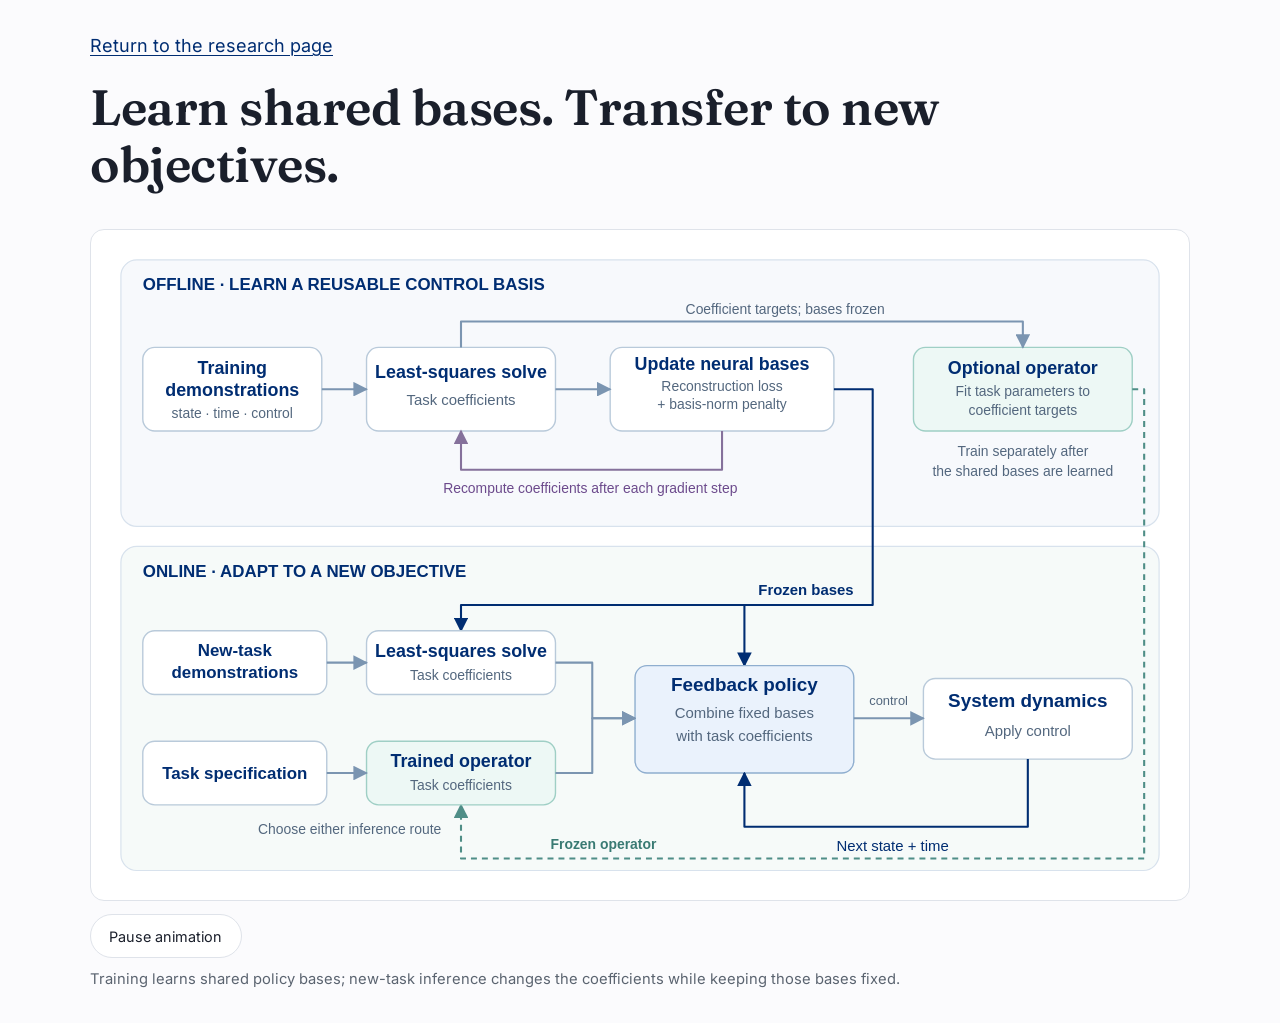
==== assets/figures/overview.html @ c29888f8 "Add animated method overview, IEEE paper link, UCLA branding and LaTeX feedback" ====
<!doctype html>
<html lang="en"><head><meta charset="utf-8"><meta name="viewport" content="width=device-width, initial-scale=1">
<title>Function encoder training and transfer | SOLARIS</title>
<link rel="stylesheet" href="../fonts/fonts.css"><link rel="stylesheet" href="../../template.css"><link rel="stylesheet" href="../../style.css">
<script defer src="../../site.js"></script></head><body><main class="wrap" style="padding-block:2rem">
<p><a href="../../">Return to the research page</a></p><h1>Learn shared bases. Transfer to new objectives.</h1>
<figure class="overview-figure"><div class="abstract-scroll" tabindex="0" role="region" aria-label="Function encoder training and transfer"><svg xmlns="http://www.w3.org/2000/svg" id="feoc-abstract" class="feoc-abstract" viewBox="0 0 1080 650" font-family="Arial,Helvetica,sans-serif" role="img" aria-labelledby="fa-title fa-description" data-paused="true">
<title id="fa-title">Function encoder policies: offline learning and online transfer</title>
<desc id="fa-description">Training demonstrations support alternating least-squares coefficient solves and gradient updates of shared neural bases, using reconstruction loss and a basis-norm penalty. An optional operator is trained on task specifications and coefficient targets after freezing the bases. The frozen bases transfer to both the online least-squares solve and the feedback policy; the trained operator transfers to online coefficient inference. For a new task, either demonstrations and least squares or a task specification and the trained operator produce coefficients. The coefficients combine fixed bases into a feedback policy; applied controls evolve the system and its next state and time return to the policy.</desc>
<style>
.feoc-abstract { display:block; width:100%; height:auto; font-family:Arial,Helvetica,sans-serif; }
.feoc-abstract .fa-panel { fill:#f7f9fc; stroke:#d8e2ed; stroke-width:1.2; }
.feoc-abstract .fa-online-panel { fill:#f6faf9; }
.feoc-abstract .fa-node { fill:#fff; stroke:#b9cada; stroke-width:1.4; }
.feoc-abstract .fa-operator { fill:#edf8f5; stroke:#9fcfc5; stroke-width:1.4; }
.feoc-abstract .fa-policy { fill:#eaf2fc; stroke:#8faecf; stroke-width:1.4; }
.feoc-abstract .fa-wire { fill:none; stroke:#7b95b1; stroke-width:2.1; stroke-linejoin:round; }
.feoc-abstract .fa-repeat { fill:none; stroke:#85719b; stroke-width:2.1; stroke-linejoin:round; }
.feoc-abstract .fa-frozen { fill:none; stroke:#002d72; stroke-width:2.1; stroke-linejoin:round; }
.feoc-abstract .fa-operator-transfer { fill:none; stroke:#4f8e87; stroke-width:2.1; stroke-linejoin:round; stroke-dasharray:6 5; }
.feoc-abstract .fa-flow { fill:none; stroke:#007e79; stroke-width:4; stroke-linecap:round; stroke-linejoin:round; stroke-dasharray:2 22; opacity:0; }
.feoc-abstract .fa-learning { stroke:#6c4a8c; }
.feoc-abstract .fa-feedback { stroke:#002d72; }
.feoc-abstract .fa-stage-label { letter-spacing:1.1px; }

@keyframes fa-travel { to { stroke-dashoffset:-48; } }
@keyframes fa-training { 0%,42% { opacity:1; } 47%,100% { opacity:0; } }
@keyframes fa-operator-fit { 0%,34% { opacity:0; } 38%,46% { opacity:1; } 49%,100% { opacity:0; } }
@keyframes fa-data-inference { 0%,48% { opacity:0; } 51%,59% { opacity:1; } 63%,100% { opacity:0; } }
@keyframes fa-parameter-inference { 0%,72% { opacity:0; } 75%,83% { opacity:1; } 87%,100% { opacity:0; } }
@keyframes fa-feedback-steps { 0%,55% { opacity:0; } 58%,98% { opacity:1; } 100% { opacity:0; } }
@keyframes fa-gradient-step { 0%,8%,20%,32%,44%,100% { fill:#fff; stroke:#b9cada; } 12%,24%,36% { fill:#e5d7f0; stroke:#6c4a8c; } }
.feoc-abstract .fa-training-flow { animation:fa-travel 1.1s linear infinite,fa-training 12s linear infinite; }
.feoc-abstract .fa-learning { animation:fa-travel 1.1s linear infinite,fa-training 12s linear infinite; }
.feoc-abstract .fa-operator-fit { animation:fa-travel 1.1s linear infinite,fa-operator-fit 12s linear infinite; }
.feoc-abstract .fa-data-inference { animation:fa-travel 1.1s linear infinite,fa-data-inference 12s linear infinite; }
.feoc-abstract .fa-parameter-inference { animation:fa-travel 1.1s linear infinite,fa-parameter-inference 12s linear infinite; }
.feoc-abstract .fa-feedback { animation:fa-travel 1.1s linear infinite,fa-feedback-steps 12s linear infinite; }
.feoc-abstract .fa-update { animation:fa-gradient-step 12s linear infinite; }
.feoc-abstract[data-paused="true"] *, .feoc-abstract[data-paused="true"] { animation-play-state:paused!important; }
@media(prefers-reduced-motion:reduce) {
  .feoc-abstract *, .feoc-abstract { animation:none!important; }
  .feoc-abstract .fa-flow { opacity:0!important; }
}
</style>
<defs><marker id="fa-arrow" viewBox="0 0 10 10" refX="9" refY="5" markerWidth="7" markerHeight="7" orient="auto"><path d="M0 0L10 5L0 10Z" fill="#7b95b1"/></marker><marker id="fa-purple-arrow" viewBox="0 0 10 10" refX="9" refY="5" markerWidth="7" markerHeight="7" orient="auto"><path d="M0 0L10 5L0 10Z" fill="#85719b"/></marker><marker id="fa-blue-arrow" viewBox="0 0 10 10" refX="9" refY="5" markerWidth="7" markerHeight="7" orient="auto"><path d="M0 0L10 5L0 10Z" fill="#002d72"/></marker><marker id="fa-teal-arrow" viewBox="0 0 10 10" refX="9" refY="5" markerWidth="7" markerHeight="7" orient="auto"><path d="M0 0L10 5L0 10Z" fill="#4f8e87"/></marker></defs>
<rect width="1080" height="650" rx="16" fill="#fff"/>
<rect class="fa-panel" x="18" y="18" width="1044" height="268" rx="16" fill="#f7f9fc" stroke="#d8e2ed" stroke-width="1.2"/>
<rect class="fa-panel fa-online-panel" x="18" y="306" width="1044" height="326" rx="16" fill="#f6faf9" stroke="#d8e2ed" stroke-width="1.2"/>
<text x="40" y="48" text-anchor="start" font-size="17" fill="#002d72" font-weight="700">OFFLINE  ·  LEARN A REUSABLE CONTROL BASIS</text>
<text x="40" y="337" text-anchor="start" font-size="17" fill="#002d72" font-weight="700">ONLINE  ·  ADAPT TO A NEW OBJECTIVE</text>
<rect class="fa-node" x="40" y="106" width="180" height="84" rx="12" fill="#fff" stroke="#b9cada" stroke-width="1.4"/>
<rect class="fa-node" x="265" y="106" width="190" height="84" rx="12" fill="#fff" stroke="#b9cada" stroke-width="1.4"/>
<rect class="fa-node fa-update" x="510" y="106" width="225" height="84" rx="12" fill="#fff" stroke="#b9cada" stroke-width="1.4"/>
<rect class="fa-operator" x="815" y="106" width="220" height="84" rx="12" fill="#edf8f5" stroke="#9fcfc5" stroke-width="1.4"/>
<text x="130" y="133" text-anchor="middle" font-size="18" fill="#002d72" font-weight="700">Training</text>
<text x="130" y="155" text-anchor="middle" font-size="18" fill="#002d72" font-weight="700">demonstrations</text>
<text x="130" y="177" text-anchor="middle" font-size="14" fill="#53677e" font-weight="500">state · time · control</text>
<text x="360" y="137" text-anchor="middle" font-size="18" fill="#002d72" font-weight="700">Least-squares solve</text>
<text x="360" y="164" text-anchor="middle" font-size="15" fill="#53677e" font-weight="500">Task coefficients</text>
<text x="622.5" y="129" text-anchor="middle" font-size="18" fill="#002d72" font-weight="700">Update neural bases</text>
<text x="622.5" y="150" text-anchor="middle" font-size="14" fill="#53677e" font-weight="500">Reconstruction loss</text>
<text x="622.5" y="168" text-anchor="middle" font-size="14" fill="#53677e" font-weight="500">+ basis-norm penalty</text>
<text x="925" y="133" text-anchor="middle" font-size="18" fill="#002d72" font-weight="700">Optional operator</text>
<text x="925" y="155" text-anchor="middle" font-size="14" fill="#53677e" font-weight="500">Fit task parameters to</text>
<text x="925" y="174" text-anchor="middle" font-size="14" fill="#53677e" font-weight="500">coefficient targets</text>
<path class="fa-wire" d="M220 148H265" fill="none" stroke="#7b95b1" stroke-width="2.1" stroke-linejoin="round" marker-end="url(#fa-arrow)"/>
<path class="fa-wire" d="M455 148H510" fill="none" stroke="#7b95b1" stroke-width="2.1" stroke-linejoin="round" marker-end="url(#fa-arrow)"/>
<path class="fa-repeat" d="M622.5 190V229H360V190" fill="none" stroke="#85719b" stroke-width="2.1" stroke-linejoin="round" marker-end="url(#fa-purple-arrow)"/>
<text x="490" y="252" text-anchor="middle" font-size="14" fill="#6c4a8c" font-weight="500">Recompute coefficients after each gradient step</text>
<path class="fa-wire" d="M360 106V80H925V106" fill="none" stroke="#7b95b1" stroke-width="2.1" stroke-linejoin="round" marker-end="url(#fa-arrow)"/>
<text x="686" y="72" text-anchor="middle" font-size="14" fill="#53677e" font-weight="500">Coefficient targets; bases frozen</text>
<text x="925" y="215" text-anchor="middle" font-size="14" fill="#53677e" font-weight="500">Train separately after</text>
<text x="925" y="235" text-anchor="middle" font-size="14" fill="#53677e" font-weight="500">the shared bases are learned</text>
<path class="fa-frozen" d="M735 148H774V365H360V391" fill="none" stroke="#002d72" stroke-width="2.1" stroke-linejoin="round" marker-end="url(#fa-blue-arrow)"/>
<path class="fa-frozen" d="M645 365V426" fill="none" stroke="#002d72" stroke-width="2.1" stroke-linejoin="round" marker-end="url(#fa-blue-arrow)"/>
<text x="659" y="355" text-anchor="start" font-size="15" fill="#002d72" font-weight="700">Frozen bases</text>
<path class="fa-operator-transfer" d="M1035 148H1047V620H360V566" fill="none" stroke="#4f8e87" stroke-width="2.1" stroke-linejoin="round" stroke-dasharray="6 5" marker-end="url(#fa-teal-arrow)"/>
<text x="450" y="610" text-anchor="start" font-size="14" fill="#397a73" font-weight="700">Frozen operator</text>
<rect class="fa-node" x="40" y="391" width="185" height="64" rx="12" fill="#fff" stroke="#b9cada" stroke-width="1.4"/>
<rect class="fa-node" x="265" y="391" width="190" height="64" rx="12" fill="#fff" stroke="#b9cada" stroke-width="1.4"/>
<rect class="fa-node" x="40" y="502" width="185" height="64" rx="12" fill="#fff" stroke="#b9cada" stroke-width="1.4"/>
<rect class="fa-operator" x="265" y="502" width="190" height="64" rx="12" fill="#edf8f5" stroke="#9fcfc5" stroke-width="1.4"/>
<text x="132.5" y="416" text-anchor="middle" font-size="17" fill="#002d72" font-weight="700">New-task</text>
<text x="132.5" y="438" text-anchor="middle" font-size="17" fill="#002d72" font-weight="700">demonstrations</text>
<text x="360" y="417" text-anchor="middle" font-size="18" fill="#002d72" font-weight="700">Least-squares solve</text>
<text x="360" y="440" text-anchor="middle" font-size="14" fill="#53677e" font-weight="500">Task coefficients</text>
<text x="132.5" y="540" text-anchor="middle" font-size="17" fill="#002d72" font-weight="700">Task specification</text>
<text x="360" y="528" text-anchor="middle" font-size="18" fill="#002d72" font-weight="700">Trained operator</text>
<text x="360" y="551" text-anchor="middle" font-size="14" fill="#53677e" font-weight="500">Task coefficients</text>
<text x="248" y="595" text-anchor="middle" font-size="14" fill="#53677e" font-weight="500">Choose either inference route</text>
<rect class="fa-policy" x="535" y="426" width="220" height="108" rx="12" fill="#eaf2fc" stroke="#8faecf" stroke-width="1.4"/>
<rect class="fa-node" x="825" y="439" width="210" height="81" rx="12" fill="#fff" stroke="#b9cada" stroke-width="1.4"/>
<text x="645" y="452" text-anchor="middle" font-size="19" fill="#002d72" font-weight="700">Feedback policy</text>
<text x="645" y="479" text-anchor="middle" font-size="15" fill="#53677e" font-weight="500">Combine fixed bases</text>
<text x="645" y="502" text-anchor="middle" font-size="15" fill="#53677e" font-weight="500">with task coefficients</text>
<text x="930" y="468" text-anchor="middle" font-size="19" fill="#002d72" font-weight="700">System dynamics</text>
<text x="930" y="497" text-anchor="middle" font-size="15" fill="#53677e" font-weight="500">Apply control</text>
<path class="fa-wire" d="M225 423H265" fill="none" stroke="#7b95b1" stroke-width="2.1" stroke-linejoin="round" marker-end="url(#fa-arrow)"/>
<path class="fa-wire" d="M225 534H265" fill="none" stroke="#7b95b1" stroke-width="2.1" stroke-linejoin="round" marker-end="url(#fa-arrow)"/>
<path class="fa-wire" d="M455 423H492V479H535" fill="none" stroke="#7b95b1" stroke-width="2.1" stroke-linejoin="round" marker-end="url(#fa-arrow)"/>
<path class="fa-wire" d="M455 534H492V479H535" fill="none" stroke="#7b95b1" stroke-width="2.1" stroke-linejoin="round" marker-end="url(#fa-arrow)"/>
<path class="fa-wire" d="M755 479H825" fill="none" stroke="#7b95b1" stroke-width="2.1" stroke-linejoin="round" marker-end="url(#fa-arrow)"/>
<text x="790" y="466" text-anchor="middle" font-size="13" fill="#53677e" font-weight="500">control</text>
<path class="fa-frozen" d="M930 520V588H645V534" fill="none" stroke="#002d72" stroke-width="2.1" stroke-linejoin="round" marker-end="url(#fa-blue-arrow)"/>
<text x="794" y="612" text-anchor="middle" font-size="15" fill="#002d72" font-weight="500">Next state + time</text>
<path class="fa-flow fa-training-flow" d="M220 148H265" fill="none" stroke="#007e79" stroke-width="4" stroke-linecap="round" stroke-dasharray="2 22" opacity="0"/>
<path class="fa-flow fa-learning" d="M455 148H510" fill="none" stroke="#007e79" stroke-width="4" stroke-linecap="round" stroke-dasharray="2 22" opacity="0"/>
<path class="fa-flow fa-learning" d="M622.5 190V229H360V190" fill="none" stroke="#007e79" stroke-width="4" stroke-linecap="round" stroke-dasharray="2 22" opacity="0"/>
<path class="fa-flow fa-operator-fit" d="M360 106V80H925V106" fill="none" stroke="#007e79" stroke-width="4" stroke-linecap="round" stroke-dasharray="2 22" opacity="0"/>
<path class="fa-flow fa-data-inference" d="M225 423H265" fill="none" stroke="#007e79" stroke-width="4" stroke-linecap="round" stroke-dasharray="2 22" opacity="0"/>
<path class="fa-flow fa-data-inference" d="M455 423H492V479H535" fill="none" stroke="#007e79" stroke-width="4" stroke-linecap="round" stroke-dasharray="2 22" opacity="0"/>
<path class="fa-flow fa-parameter-inference" d="M225 534H265" fill="none" stroke="#007e79" stroke-width="4" stroke-linecap="round" stroke-dasharray="2 22" opacity="0"/>
<path class="fa-flow fa-parameter-inference" d="M455 534H492V479H535" fill="none" stroke="#007e79" stroke-width="4" stroke-linecap="round" stroke-dasharray="2 22" opacity="0"/>
<path class="fa-flow fa-feedback" d="M755 479H825" fill="none" stroke="#007e79" stroke-width="4" stroke-linecap="round" stroke-dasharray="2 22" opacity="0"/>
<path class="fa-flow fa-feedback" d="M930 520V588H645V534" fill="none" stroke="#007e79" stroke-width="4" stroke-linecap="round" stroke-dasharray="2 22" opacity="0"/>
</svg>
</div>
<div class="figure-controls"><button class="btn" id="toggle-abstract" type="button" aria-pressed="false" aria-controls="feoc-abstract" hidden>Pause animation</button></div>
<figcaption>Training learns shared policy bases; new-task inference changes the coefficients while keeping those bases fixed.</figcaption></figure>
</main></body></html>
---- assets/fonts/fonts.css ----
@font-face {
  font-family: 'Fraunces';
  font-style: normal;
  font-weight: 500;
  font-display: swap;
  src: url(font-0.ttf) format('truetype');
}
@font-face {
  font-family: 'Fraunces';
  font-style: normal;
  font-weight: 600;
  font-display: swap;
  src: url(font-1.ttf) format('truetype');
}
@font-face {
  font-family: 'Inter';
  font-style: normal;
  font-weight: 400;
  font-display: swap;
  src: url(font-2.ttf) format('truetype');
}
@font-face {
  font-family: 'Inter';
  font-style: normal;
  font-weight: 500;
  font-display: swap;
  src: url(font-3.ttf) format('truetype');
}
@font-face {
  font-family: 'Inter';
  font-style: normal;
  font-weight: 600;
  font-display: swap;
  src: url(font-4.ttf) format('truetype');
}
---- template.css ----
/* Design tokens */
:root {
  --bg: #fbfbfd;
  --fg: #1a1f2b;
  --muted: #5b6470;
  --accent: #002d72;            /* JHU Heritage Blue */
  --accent-soft: rgba(0, 45, 114, 0.08);
  --card: #ffffff;
  --border: #dfe3ea;
  --font-body: "Inter", system-ui, -apple-system, "Segoe UI", Roboto, sans-serif;
  --font-display: "Fraunces", Georgia, "Times New Roman", serif;
  --radius: 14px;
  color-scheme: light dark;
}
@media (prefers-color-scheme: dark) {
  :root {
    --bg: #0d1628;
    --fg: #e8ecf3;
    --muted: #a7b1c2;
    --accent: #68ace5;          /* JHU Spirit Blue */
    --accent-soft: rgba(104, 172, 229, 0.14);
    --card: #15223d;
    --border: #2a3a5c;
  }
}

/* Base */
*, *::before, *::after { box-sizing: border-box; }
html { scroll-behavior: smooth; }
body {
  margin: 0;
  background: var(--bg);
  color: var(--fg);
  font-family: var(--font-body);
  font-size: 1.125rem;
  line-height: 1.6;
  -webkit-font-smoothing: antialiased;
}
img, svg { max-width: 100%; height: auto; display: block; }
a { color: var(--accent); text-decoration-thickness: 1px; text-underline-offset: 0.15em; }
a:focus-visible, button:focus-visible { outline: 3px solid var(--accent); outline-offset: 3px; }
h1, h2, h3 { font-family: var(--font-display); font-weight: 600; line-height: 1.15; margin: 0 0 0.5em; letter-spacing: -0.01em; }
h1 { font-size: clamp(2rem, 4.2vw, 3.1rem); }
h2 { font-size: clamp(1.6rem, 2.8vw, 2.2rem); margin-top: 0; color: var(--accent); }
h3 { font-size: 1.25rem; color: color-mix(in srgb, var(--accent) 65%, var(--fg)); }
p { margin: 0 0 1em; }
.skip { position: absolute; left: -999px; top: 0; background: var(--accent); color: #fff; padding: 0.5rem 1rem; z-index: 10; }
.skip:focus { left: 1rem; top: 1rem; }

/* Containers */
.wrap { width: min(100% - 2.5rem, 1100px); margin-inline: auto; }
.wrap-narrow { width: min(100% - 2.5rem, 1100px); }
.prose { max-width: 68ch; }
.wrap-narrow .prose { max-width: none; }
section { padding-block: clamp(2.5rem, 5vw, 4rem); }

/* Hero */
.hero {
  background:
    radial-gradient(60% 80% at 85% 20%, var(--accent-soft), transparent 70%),
    linear-gradient(180deg, var(--accent-soft), transparent 60%);
  padding-top: clamp(3rem, 8vw, 6rem);
}
.hero-head { margin-bottom: clamp(1.25rem, 3vw, 2rem); text-align: center; }
.hero-head h1 { text-wrap: balance; margin-inline: auto; font-size: clamp(1.9rem, 3.7vw, 2.7rem); }
.hero-grid { display: grid; grid-template-columns: minmax(0, 1fr) minmax(0, 1fr); gap: clamp(1.5rem, 4vw, 4rem); align-items: start; }
.eyebrow { color: var(--accent); font-weight: 600; font-size: 0.9rem; letter-spacing: 0.04em; text-transform: uppercase; margin-bottom: 1rem; }
.authors { font-size: 1.1rem; font-weight: 500; display: flex; flex-wrap: wrap; justify-content: center; gap: 0 1.25rem; margin-bottom: 0.25rem; }
.authors sup, .affiliations sup { font-size: 0.7em; color: var(--muted); }
.author { display: inline-flex; align-items: baseline; gap: 0.35rem; }
.author sup { align-self: flex-start; margin-right: 0.1rem; }
.alink { display: inline-flex; color: var(--muted); line-height: 0; transform: translateY(0.12em); }
.alink svg { width: 0.95em; height: 0.95em; }
.alink:hover, .alink:focus-visible { color: var(--accent); }
.alink + .alink { margin-left: -0.1rem; }
.affiliations { color: var(--muted); font-size: 0.95rem; line-height: 1.5; margin-bottom: 0; }
.affiliations a { color: inherit; text-decoration-color: color-mix(in srgb, var(--muted) 45%, transparent); }
.affiliations a:hover, .affiliations a:focus-visible { color: var(--accent); }
.summary { font-size: 1.15rem; max-width: 60ch; }
.buttons { display: flex; flex-wrap: wrap; gap: 0.6rem; margin-top: 1.5rem; }
.btn {
  display: inline-block; padding: 0.6rem 1.15rem; border-radius: 999px;
  border: 1px solid var(--border); background: var(--card); color: var(--fg);
  font-weight: 500; text-decoration: none;
}
.btn:hover { border-color: var(--accent); color: var(--accent); }
.btn-primary { background: var(--accent); border-color: var(--accent); color: #fff; }
.btn-primary:hover { color: #fff; filter: brightness(1.08); }
.hero-art { margin: 0; }
.hero-art img { width: 100%; height: auto; border-radius: var(--radius); }

/* Institution logos */
.logos { display: flex; flex-wrap: wrap; align-items: center; justify-content: center; gap: 1.5rem 3.5rem; margin-top: clamp(2rem, 4vw, 3rem); padding-top: 1.5rem; border-top: 1px solid var(--border); }
.logos a { display: inline-flex; }
.logos img { height: 44px; width: auto; padding: 0.35rem 0.55rem; border-radius: 8px; box-sizing: content-box; filter: grayscale(1) opacity(0.7); transition: filter 0.2s ease, background-color 0.2s ease; }
.logos img.square { height: 60px; }
.logos a:hover img, .logos a:focus-visible img { filter: none; }
@media (prefers-color-scheme: dark) {
  .logos img { filter: grayscale(1) invert(1) opacity(0.8); }
  .logos a:hover img, .logos a:focus-visible img { filter: none; background-color: #ffffff; }
}
@media (max-width: 560px) { .logos img { height: 34px; } .logos img.square { height: 46px; } .logos { gap: 1rem 2rem; } }

/* Stat strip */
.stats { padding-top: 0; }
.stats-grid { display: grid; grid-template-columns: repeat(4, minmax(0, 1fr)); gap: 1rem; }
.card { background: var(--card); border: 1px solid var(--border); border-radius: var(--radius); padding: 1.25rem 1.35rem; }
.stat-value { font-family: var(--font-display); font-size: 2.4rem; font-weight: 600; color: var(--accent); line-height: 1; margin-bottom: 0.35rem; }
.stat-label { font-weight: 600; margin-bottom: 0.4rem; }
.stat-note { color: var(--muted); font-size: 0.92rem; line-height: 1.45; margin: 0; }

/* Responsive */
@media (max-width: 900px) {
  .hero-grid { grid-template-columns: 1fr; }
  .hero-art { max-width: 520px; }
  .stats-grid { grid-template-columns: repeat(2, minmax(0, 1fr)); }
}
@media (max-width: 560px) {
  .stats-grid { grid-template-columns: 1fr; }
  body { font-size: 1rem; }
}
@media (prefers-reduced-motion: reduce) { html { scroll-behavior: auto; } }

/* Sections */
.alt { background: color-mix(in srgb, var(--card) 60%, var(--bg)); border-block: 1px solid var(--border); }
.figure { margin: 1.75rem auto 2.25rem; }
.figure img { width: 100%; height: auto; border-radius: var(--radius); }
.figure picture { display: block; }
.figure-medium { max-width: 600px; }
.figure-graph { max-width: 680px; }
figcaption { color: var(--muted); font-size: 0.92rem; margin-top: 0.7rem; line-height: 1.45; }
.math { margin: 1rem 0 1.5rem; overflow-x: auto; overflow-y: hidden; font-size: 0.95rem; }
.math .katex-display { margin: 0; }
.components { padding-left: 1.25rem; }
.components li { margin-bottom: 0.7em; }
.components li strong { color: color-mix(in srgb, var(--accent) 65%, var(--fg)); }
.components li::marker { color: color-mix(in srgb, var(--accent) 65%, var(--fg)); font-weight: 600; }
.modes { display: grid; grid-template-columns: repeat(3, minmax(0, 1fr)); gap: 1rem; margin-top: 1.5rem; }
.modes h3 { margin-bottom: 0.35rem; }
.modes p { margin: 0; color: var(--muted); font-size: 0.95rem; }
.bibtex-box { position: relative; }
.bibtex-box .btn { position: absolute; top: 0.75rem; right: 0.75rem; font-size: 0.9rem; padding: 0.4rem 0.9rem; }
.bibtex-box .btn.copied { border-color: var(--accent); color: var(--accent); }
pre {
  background: var(--card); border: 1px solid var(--border); border-radius: var(--radius);
  padding: 1.25rem 1.35rem; overflow-x: auto; font-size: 0.9rem; line-height: 1.5; margin: 0;
}
code { font-family: ui-monospace, "SFMono-Regular", Menlo, Consolas, monospace; }
.links { color: var(--muted); font-size: 0.95rem; margin-top: 1rem; }
footer { border-top: 1px solid var(--border); padding-block: 2rem; color: var(--muted); font-size: 0.92rem; }
footer p { margin: 0; }

@media (max-width: 900px) {
  .modes { grid-template-columns: 1fr; }
}
@media (max-width: 560px) {
  .bibtex-box .btn { position: static; margin-bottom: 0.75rem; }
}

/* Results tables and subsections */
#results .wrap-narrow > h3 { margin-top: 2.75rem; padding-top: 1.5rem; border-top: 1px solid var(--border); font-size: 1.45rem; }
#results .wrap-narrow > h3 + .prose { margin-top: 0.25rem; }
.table-wrap { overflow-x: auto; }
.table-figure { margin: 1.5rem 0 2rem; }
table.results { border-collapse: collapse; width: 100%; font-size: 0.95rem; background: var(--card); border: 1px solid var(--border); border-radius: var(--radius); overflow: hidden; }
table.results th, table.results td { padding: 0.55rem 0.9rem; text-align: left; white-space: nowrap; border-bottom: 1px solid var(--border); }
table.results th { font-weight: 600; background: color-mix(in srgb, var(--accent) 8%, var(--card)); }
table.results td:nth-child(n+2), table.results th:nth-child(n+2) { text-align: right; font-variant-numeric: tabular-nums; }
table.results tr.highlight td { color: var(--accent); }
table.results tr.sep td { border-top: 2px solid var(--border); }
table.results tbody tr:last-child td { border-bottom: none; }
.modes { margin: 0.5rem 0 1rem; }

/* TQPNet additions */
.eyebrow .pill { display: inline-block; padding: 0.15rem 0.6rem; border-radius: 999px; background: var(--accent); color: #fff; margin-right: 0.5rem; letter-spacing: 0.06em; }
.authors .mark { color: var(--muted); font-size: 0.75em; vertical-align: super; margin-left: 0.05rem; }
.author-note { color: var(--muted); font-size: 0.85rem; margin: 0.35rem 0 0.75rem; text-align: center; }
.hero-art video { width: 100%; height: auto; border-radius: var(--radius); display: block; background: #2f3640; }
.hero-art figcaption { text-align: center; white-space: nowrap; font-size: 0.88rem; }
@media (max-width: 560px) { .hero-art figcaption { white-space: normal; } }
.figure video { width: 100%; height: auto; border-radius: var(--radius); display: block; background: #2f3640; }
.figure-pair { display: grid; grid-template-columns: repeat(2, minmax(0, 1fr)); gap: 1.25rem 2rem; margin: 1.75rem 0 2.25rem; }
.figure-pair .figure { margin: 0; }
.figure-wide { max-width: 820px; }
.figure-trio { display: grid; grid-template-columns: repeat(3, minmax(0, 1fr)); gap: 1.25rem; margin: 1.75rem 0 2.25rem; }
.figure-trio .figure { margin: 0; }
.figure-card img { background: #ffffff; padding: 0.75rem; border-radius: var(--radius); border: 1px solid var(--border); }
@media (prefers-color-scheme: dark) { .figure-card img { background: #ffffff; } }
.pillars { display: grid; grid-template-columns: repeat(3, minmax(0, 1fr)); gap: 1rem; margin: 1.5rem 0; }
.pillars h3 { margin-bottom: 0.4rem; }
.pillars p { margin: 0; color: var(--muted); font-size: 0.95rem; }
.pillars .num { display: inline-block; width: 1.8rem; height: 1.8rem; line-height: 1.8rem; text-align: center; border-radius: 50%; background: var(--accent-soft); color: var(--accent); font-weight: 600; font-family: var(--font-display); margin-bottom: 0.6rem; }
.gaps { display: grid; grid-template-columns: repeat(3, minmax(0, 1fr)); gap: 1rem; margin: 1.5rem 0 0.5rem; }
.gaps h3 { font-size: 1.1rem; margin-bottom: 0.35rem; }
.gaps p { margin: 0; color: var(--muted); font-size: 0.95rem; }
table.results td.left, table.results th.left { text-align: left; }
@media (max-width: 900px) {
  .figure-pair { grid-template-columns: 1fr; }
  .figure-trio { grid-template-columns: 1fr; }
  .figure-trio .figure { max-width: 520px; margin-inline: auto; }
  .pillars, .gaps { grid-template-columns: 1fr; }
}
---- style.css ----
/* FE-OC adaptations of the TQPNet foundation. */
.hero { padding-top: clamp(2.5rem, 6vw, 4.5rem); padding-bottom: 2rem; }
.hero-head h1 { max-width: 1080px; margin-bottom: .65em; }
.authors { gap: .2rem 1.1rem; }
.authors a { color: inherit; text-decoration: none; }
.authors a:hover { color: var(--accent); text-decoration: underline; }
.eyebrow .pill { text-decoration: none; }
.opening { max-width: 920px; margin: 2.1rem auto 0; text-align: center; }
.opening .summary { max-width: none; }
.buttons { justify-content: center; margin-top: 1.25rem; }
.overview-figure { margin: 2.25rem 0 0; }
.figure-link { display: block; border: 1px solid var(--border); border-radius: var(--radius); background: white; padding: 1rem; overflow: hidden; }
.figure-link:hover { border-color: var(--accent); }
.figure-link img { border-radius: 0; }
.mobile-figure-hint { display: none; }
.logos { gap: 1.25rem 2rem; margin-top: 2rem; }
.logos img { max-width: 210px; }
.section-nav { border-block: 1px solid var(--border); background: var(--card); }
.section-nav .wrap { display: flex; justify-content: center; flex-wrap: wrap; gap: .2rem 2rem; padding-block: .8rem; }
.section-nav a { font-size: .94rem; font-weight: 500; text-decoration: none; padding: .35rem 0; }
.section-nav a:hover { text-decoration: underline; }
.method-step { padding-top: 1.6rem; margin-top: 1.6rem; border-top: 1px solid var(--border); }
.method-step p { max-width: 94ch; }
.step-label { display: flex; align-items: center; gap: .8rem; color: var(--accent); font-size: .85rem; text-transform: uppercase; letter-spacing: .055em; font-weight: 600; margin-bottom: .7rem; }
.step-label span:first-child { display: grid; place-items: center; width: 2rem; height: 2rem; background: var(--accent-soft); border-radius: 50%; }
.method-step h3 { font-size: 1.5rem; }
.detail, .source-note { color: var(--muted); font-size: .96rem; }
.source-note { margin-top: 1rem; font-size: .9rem; }
.math { padding: 1rem .35rem; }
.method-step .math { background: var(--card); border-radius: 10px; padding: 1.25rem .8rem; }
.katex { font-size: 1.05em; }
.scope-grid { display: grid; grid-template-columns: 1fr 1fr; gap: 1.5rem 3rem; margin-top: 1.8rem; }
.scope-grid p { font-size: 1rem; margin-bottom: 0; }
details { border: 1px solid var(--border); border-radius: 10px; background: var(--card); padding: .9rem 1.15rem; margin-top: 1rem; }
details[open] summary { margin-bottom: 1rem; }
summary { cursor: pointer; font-weight: 500; color: var(--accent); }
details p:last-child, details figure:last-child { margin-bottom: .25rem; }
.source-detail { font-size: .93rem; }
.result-detail { margin-bottom: 1.5rem; }
.table-wrap { border-radius: var(--radius); }
table.results caption { text-align: left; color: var(--muted); padding-bottom: .7rem; font-size: .92rem; }
table.results tbody th { background: none; font-weight: 500; }
table.results tbody th, table.results tbody td { padding-top: .85rem; padding-bottom: .85rem; }
table.results tbody td:nth-child(3) { color: var(--accent); font-weight: 600; }
.resource-grid { display: grid; grid-template-columns: 1fr 1fr; gap: 1rem; margin-top: 1.5rem; }
.resource-card { padding: 1.15rem 1.35rem; border: 1px solid var(--border); border-radius: var(--radius); background: var(--card); text-decoration: none; }
.resource-card:hover { border-color: var(--accent); }
.resource-card strong { display: flex; justify-content: space-between; gap: 1rem; }
.resource-card > span { display: block; color: var(--muted); font-size: .93rem; margin-top: .3rem; }
.citation-actions { display: flex; align-items: center; flex-wrap: wrap; gap: .7rem; margin-bottom: 1rem; }
.citation-actions button { cursor: pointer; font: inherit; }
#copy-status { color: var(--accent); font-size: .9rem; }
:focus-visible { outline: 3px solid var(--accent); outline-offset: 4px; }
section[id], h3[id] { scroll-margin-top: 1.5rem; }
@media(max-width: 700px) { .scope-grid, .resource-grid { grid-template-columns: 1fr; } .desktop-break { display: none; } .eyebrow { font-size: .78rem; } .eyebrow .pill { margin-bottom: .45rem; } .figure-link { padding: .4rem; border-radius: 9px; } .section-nav .wrap { gap: .15rem 1.15rem; } .opening { margin-top: 1.5rem; } .overview-figure { margin-top: 1.75rem; } .logos { gap: 1rem; } .logos img { max-width: 145px; } }
@media(prefers-color-scheme:dark) { .btn-primary { color: #0d1628; } .btn-primary:hover { color: #0d1628; } .eyebrow .pill { color: #0d1628; } }
@media(max-width:700px) { .figure-link { overflow-x: auto; } .figure-link img { min-width: 650px; } .overview-figure img { min-width: 840px; } .mobile-figure-hint { display: block; margin-top: .35rem; color: var(--muted); } }
@media(prefers-reduced-motion:reduce) { *,*::before,*::after { scroll-behavior: auto !important; transition: none !important; animation: none !important; } }

.math { font-size: 1.1rem; }
.summary-label { text-transform: uppercase; letter-spacing: .06em; font-size: .8rem; color: var(--muted); font-weight: 600; }
.overview-figure { max-width: 1000px; margin-inline: auto; }
.overview-figure img { width: 100%; }
#table3 td:nth-child(2), #table3 th:nth-child(2) { text-align: left; }
.figure > img { background: #fff; border: 1px solid var(--border); }
@media (max-width:700px) { .overview-figure img { min-width: 700px; } .figure > img { min-width: 0; } }
@media (max-width:700px) { .feedback-figure .figure-link img { min-width: 800px; } }
.overview-figure { max-width: 1100px; }
.abstract-scroll, .feedback-scroll { overflow-x: auto; border: 1px solid var(--border); border-radius: var(--radius); background: #fff; padding: .75rem; }
.abstract-scroll > svg { display: block; width: 100%; min-width: 1000px; height: auto; }
.feedback-diagram { margin-inline: auto; }
.figure-controls { display: flex; flex-wrap: wrap; justify-content: space-between; align-items: center; gap: .75rem; margin: .8rem 0 .6rem; font-size: .9rem; }
.figure-controls button { font: inherit; cursor: pointer; }
.figure-controls button:disabled { cursor: default; opacity: .75; }
.logos .ucla-logo { width: 126px; height: auto; max-width: 126px; filter: none; border-radius: 0; }
@media (max-width:700px) { .abstract-scroll, .feedback-scroll { padding: .4rem; } .logos .ucla-logo { width: 110px; } }
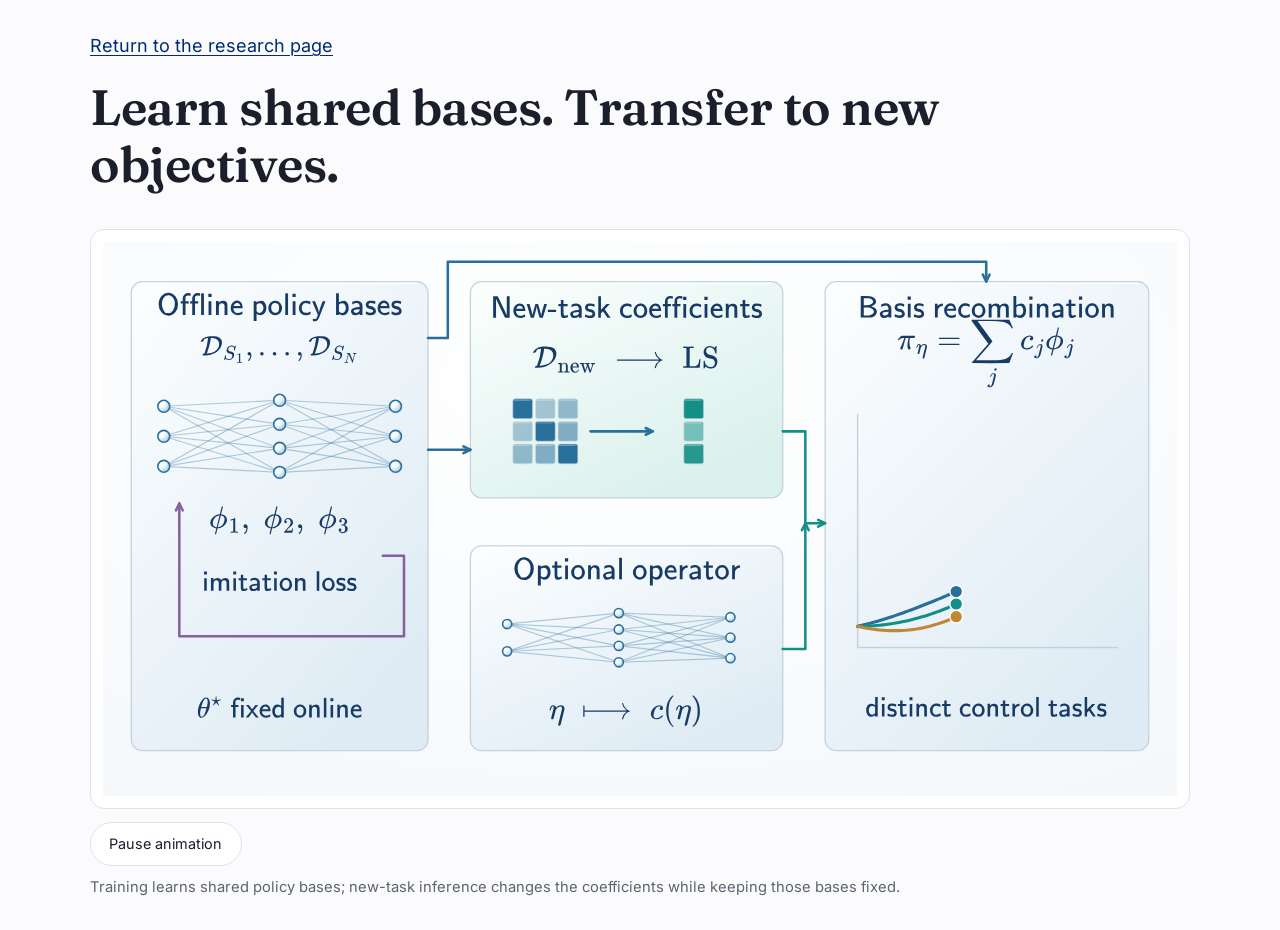
==== commit de1d61cb: "Restore original SOLARIS graphical abstract and shared UCLA logo styling" ====
--- a/assets/figures/overview.html
+++ b/assets/figures/overview.html
@@ -4,118 +4,18 @@
 <link rel="stylesheet" href="../fonts/fonts.css"><link rel="stylesheet" href="../../template.css"><link rel="stylesheet" href="../../style.css">
 <script defer src="../../site.js"></script></head><body><main class="wrap" style="padding-block:2rem">
 <p><a href="../../">Return to the research page</a></p><h1>Learn shared bases. Transfer to new objectives.</h1>
-<figure class="overview-figure"><div class="abstract-scroll" tabindex="0" role="region" aria-label="Function encoder training and transfer"><svg xmlns="http://www.w3.org/2000/svg" id="feoc-abstract" class="feoc-abstract" viewBox="0 0 1080 650" font-family="Arial,Helvetica,sans-serif" role="img" aria-labelledby="fa-title fa-description" data-paused="true">
-<title id="fa-title">Function encoder policies: offline learning and online transfer</title>
-<desc id="fa-description">Training demonstrations support alternating least-squares coefficient solves and gradient updates of shared neural bases, using reconstruction loss and a basis-norm penalty. An optional operator is trained on task specifications and coefficient targets after freezing the bases. The frozen bases transfer to both the online least-squares solve and the feedback policy; the trained operator transfers to online coefficient inference. For a new task, either demonstrations and least squares or a task specification and the trained operator produce coefficients. The coefficients combine fixed bases into a feedback policy; applied controls evolve the system and its next state and time return to the policy.</desc>
-<style>
-.feoc-abstract { display:block; width:100%; height:auto; font-family:Arial,Helvetica,sans-serif; }
-.feoc-abstract .fa-panel { fill:#f7f9fc; stroke:#d8e2ed; stroke-width:1.2; }
-.feoc-abstract .fa-online-panel { fill:#f6faf9; }
-.feoc-abstract .fa-node { fill:#fff; stroke:#b9cada; stroke-width:1.4; }
-.feoc-abstract .fa-operator { fill:#edf8f5; stroke:#9fcfc5; stroke-width:1.4; }
-.feoc-abstract .fa-policy { fill:#eaf2fc; stroke:#8faecf; stroke-width:1.4; }
-.feoc-abstract .fa-wire { fill:none; stroke:#7b95b1; stroke-width:2.1; stroke-linejoin:round; }
-.feoc-abstract .fa-repeat { fill:none; stroke:#85719b; stroke-width:2.1; stroke-linejoin:round; }
-.feoc-abstract .fa-frozen { fill:none; stroke:#002d72; stroke-width:2.1; stroke-linejoin:round; }
-.feoc-abstract .fa-operator-transfer { fill:none; stroke:#4f8e87; stroke-width:2.1; stroke-linejoin:round; stroke-dasharray:6 5; }
-.feoc-abstract .fa-flow { fill:none; stroke:#007e79; stroke-width:4; stroke-linecap:round; stroke-linejoin:round; stroke-dasharray:2 22; opacity:0; }
-.feoc-abstract .fa-learning { stroke:#6c4a8c; }
-.feoc-abstract .fa-feedback { stroke:#002d72; }
-.feoc-abstract .fa-stage-label { letter-spacing:1.1px; }
-
-@keyframes fa-travel { to { stroke-dashoffset:-48; } }
-@keyframes fa-training { 0%,42% { opacity:1; } 47%,100% { opacity:0; } }
-@keyframes fa-operator-fit { 0%,34% { opacity:0; } 38%,46% { opacity:1; } 49%,100% { opacity:0; } }
-@keyframes fa-data-inference { 0%,48% { opacity:0; } 51%,59% { opacity:1; } 63%,100% { opacity:0; } }
-@keyframes fa-parameter-inference { 0%,72% { opacity:0; } 75%,83% { opacity:1; } 87%,100% { opacity:0; } }
-@keyframes fa-feedback-steps { 0%,55% { opacity:0; } 58%,98% { opacity:1; } 100% { opacity:0; } }
-@keyframes fa-gradient-step { 0%,8%,20%,32%,44%,100% { fill:#fff; stroke:#b9cada; } 12%,24%,36% { fill:#e5d7f0; stroke:#6c4a8c; } }
-.feoc-abstract .fa-training-flow { animation:fa-travel 1.1s linear infinite,fa-training 12s linear infinite; }
-.feoc-abstract .fa-learning { animation:fa-travel 1.1s linear infinite,fa-training 12s linear infinite; }
-.feoc-abstract .fa-operator-fit { animation:fa-travel 1.1s linear infinite,fa-operator-fit 12s linear infinite; }
-.feoc-abstract .fa-data-inference { animation:fa-travel 1.1s linear infinite,fa-data-inference 12s linear infinite; }
-.feoc-abstract .fa-parameter-inference { animation:fa-travel 1.1s linear infinite,fa-parameter-inference 12s linear infinite; }
-.feoc-abstract .fa-feedback { animation:fa-travel 1.1s linear infinite,fa-feedback-steps 12s linear infinite; }
-.feoc-abstract .fa-update { animation:fa-gradient-step 12s linear infinite; }
-.feoc-abstract[data-paused="true"] *, .feoc-abstract[data-paused="true"] { animation-play-state:paused!important; }
-@media(prefers-reduced-motion:reduce) {
-  .feoc-abstract *, .feoc-abstract { animation:none!important; }
-  .feoc-abstract .fa-flow { opacity:0!important; }
-}
-</style>
-<defs><marker id="fa-arrow" viewBox="0 0 10 10" refX="9" refY="5" markerWidth="7" markerHeight="7" orient="auto"><path d="M0 0L10 5L0 10Z" fill="#7b95b1"/></marker><marker id="fa-purple-arrow" viewBox="0 0 10 10" refX="9" refY="5" markerWidth="7" markerHeight="7" orient="auto"><path d="M0 0L10 5L0 10Z" fill="#85719b"/></marker><marker id="fa-blue-arrow" viewBox="0 0 10 10" refX="9" refY="5" markerWidth="7" markerHeight="7" orient="auto"><path d="M0 0L10 5L0 10Z" fill="#002d72"/></marker><marker id="fa-teal-arrow" viewBox="0 0 10 10" refX="9" refY="5" markerWidth="7" markerHeight="7" orient="auto"><path d="M0 0L10 5L0 10Z" fill="#4f8e87"/></marker></defs>
-<rect width="1080" height="650" rx="16" fill="#fff"/>
-<rect class="fa-panel" x="18" y="18" width="1044" height="268" rx="16" fill="#f7f9fc" stroke="#d8e2ed" stroke-width="1.2"/>
-<rect class="fa-panel fa-online-panel" x="18" y="306" width="1044" height="326" rx="16" fill="#f6faf9" stroke="#d8e2ed" stroke-width="1.2"/>
-<text x="40" y="48" text-anchor="start" font-size="17" fill="#002d72" font-weight="700">OFFLINE  ·  LEARN A REUSABLE CONTROL BASIS</text>
-<text x="40" y="337" text-anchor="start" font-size="17" fill="#002d72" font-weight="700">ONLINE  ·  ADAPT TO A NEW OBJECTIVE</text>
-<rect class="fa-node" x="40" y="106" width="180" height="84" rx="12" fill="#fff" stroke="#b9cada" stroke-width="1.4"/>
-<rect class="fa-node" x="265" y="106" width="190" height="84" rx="12" fill="#fff" stroke="#b9cada" stroke-width="1.4"/>
-<rect class="fa-node fa-update" x="510" y="106" width="225" height="84" rx="12" fill="#fff" stroke="#b9cada" stroke-width="1.4"/>
-<rect class="fa-operator" x="815" y="106" width="220" height="84" rx="12" fill="#edf8f5" stroke="#9fcfc5" stroke-width="1.4"/>
-<text x="130" y="133" text-anchor="middle" font-size="18" fill="#002d72" font-weight="700">Training</text>
-<text x="130" y="155" text-anchor="middle" font-size="18" fill="#002d72" font-weight="700">demonstrations</text>
-<text x="130" y="177" text-anchor="middle" font-size="14" fill="#53677e" font-weight="500">state · time · control</text>
-<text x="360" y="137" text-anchor="middle" font-size="18" fill="#002d72" font-weight="700">Least-squares solve</text>
-<text x="360" y="164" text-anchor="middle" font-size="15" fill="#53677e" font-weight="500">Task coefficients</text>
-<text x="622.5" y="129" text-anchor="middle" font-size="18" fill="#002d72" font-weight="700">Update neural bases</text>
-<text x="622.5" y="150" text-anchor="middle" font-size="14" fill="#53677e" font-weight="500">Reconstruction loss</text>
-<text x="622.5" y="168" text-anchor="middle" font-size="14" fill="#53677e" font-weight="500">+ basis-norm penalty</text>
-<text x="925" y="133" text-anchor="middle" font-size="18" fill="#002d72" font-weight="700">Optional operator</text>
-<text x="925" y="155" text-anchor="middle" font-size="14" fill="#53677e" font-weight="500">Fit task parameters to</text>
-<text x="925" y="174" text-anchor="middle" font-size="14" fill="#53677e" font-weight="500">coefficient targets</text>
-<path class="fa-wire" d="M220 148H265" fill="none" stroke="#7b95b1" stroke-width="2.1" stroke-linejoin="round" marker-end="url(#fa-arrow)"/>
-<path class="fa-wire" d="M455 148H510" fill="none" stroke="#7b95b1" stroke-width="2.1" stroke-linejoin="round" marker-end="url(#fa-arrow)"/>
-<path class="fa-repeat" d="M622.5 190V229H360V190" fill="none" stroke="#85719b" stroke-width="2.1" stroke-linejoin="round" marker-end="url(#fa-purple-arrow)"/>
-<text x="490" y="252" text-anchor="middle" font-size="14" fill="#6c4a8c" font-weight="500">Recompute coefficients after each gradient step</text>
-<path class="fa-wire" d="M360 106V80H925V106" fill="none" stroke="#7b95b1" stroke-width="2.1" stroke-linejoin="round" marker-end="url(#fa-arrow)"/>
-<text x="686" y="72" text-anchor="middle" font-size="14" fill="#53677e" font-weight="500">Coefficient targets; bases frozen</text>
-<text x="925" y="215" text-anchor="middle" font-size="14" fill="#53677e" font-weight="500">Train separately after</text>
-<text x="925" y="235" text-anchor="middle" font-size="14" fill="#53677e" font-weight="500">the shared bases are learned</text>
-<path class="fa-frozen" d="M735 148H774V365H360V391" fill="none" stroke="#002d72" stroke-width="2.1" stroke-linejoin="round" marker-end="url(#fa-blue-arrow)"/>
-<path class="fa-frozen" d="M645 365V426" fill="none" stroke="#002d72" stroke-width="2.1" stroke-linejoin="round" marker-end="url(#fa-blue-arrow)"/>
-<text x="659" y="355" text-anchor="start" font-size="15" fill="#002d72" font-weight="700">Frozen bases</text>
-<path class="fa-operator-transfer" d="M1035 148H1047V620H360V566" fill="none" stroke="#4f8e87" stroke-width="2.1" stroke-linejoin="round" stroke-dasharray="6 5" marker-end="url(#fa-teal-arrow)"/>
-<text x="450" y="610" text-anchor="start" font-size="14" fill="#397a73" font-weight="700">Frozen operator</text>
-<rect class="fa-node" x="40" y="391" width="185" height="64" rx="12" fill="#fff" stroke="#b9cada" stroke-width="1.4"/>
-<rect class="fa-node" x="265" y="391" width="190" height="64" rx="12" fill="#fff" stroke="#b9cada" stroke-width="1.4"/>
-<rect class="fa-node" x="40" y="502" width="185" height="64" rx="12" fill="#fff" stroke="#b9cada" stroke-width="1.4"/>
-<rect class="fa-operator" x="265" y="502" width="190" height="64" rx="12" fill="#edf8f5" stroke="#9fcfc5" stroke-width="1.4"/>
-<text x="132.5" y="416" text-anchor="middle" font-size="17" fill="#002d72" font-weight="700">New-task</text>
-<text x="132.5" y="438" text-anchor="middle" font-size="17" fill="#002d72" font-weight="700">demonstrations</text>
-<text x="360" y="417" text-anchor="middle" font-size="18" fill="#002d72" font-weight="700">Least-squares solve</text>
-<text x="360" y="440" text-anchor="middle" font-size="14" fill="#53677e" font-weight="500">Task coefficients</text>
-<text x="132.5" y="540" text-anchor="middle" font-size="17" fill="#002d72" font-weight="700">Task specification</text>
-<text x="360" y="528" text-anchor="middle" font-size="18" fill="#002d72" font-weight="700">Trained operator</text>
-<text x="360" y="551" text-anchor="middle" font-size="14" fill="#53677e" font-weight="500">Task coefficients</text>
-<text x="248" y="595" text-anchor="middle" font-size="14" fill="#53677e" font-weight="500">Choose either inference route</text>
-<rect class="fa-policy" x="535" y="426" width="220" height="108" rx="12" fill="#eaf2fc" stroke="#8faecf" stroke-width="1.4"/>
-<rect class="fa-node" x="825" y="439" width="210" height="81" rx="12" fill="#fff" stroke="#b9cada" stroke-width="1.4"/>
-<text x="645" y="452" text-anchor="middle" font-size="19" fill="#002d72" font-weight="700">Feedback policy</text>
-<text x="645" y="479" text-anchor="middle" font-size="15" fill="#53677e" font-weight="500">Combine fixed bases</text>
-<text x="645" y="502" text-anchor="middle" font-size="15" fill="#53677e" font-weight="500">with task coefficients</text>
-<text x="930" y="468" text-anchor="middle" font-size="19" fill="#002d72" font-weight="700">System dynamics</text>
-<text x="930" y="497" text-anchor="middle" font-size="15" fill="#53677e" font-weight="500">Apply control</text>
-<path class="fa-wire" d="M225 423H265" fill="none" stroke="#7b95b1" stroke-width="2.1" stroke-linejoin="round" marker-end="url(#fa-arrow)"/>
-<path class="fa-wire" d="M225 534H265" fill="none" stroke="#7b95b1" stroke-width="2.1" stroke-linejoin="round" marker-end="url(#fa-arrow)"/>
-<path class="fa-wire" d="M455 423H492V479H535" fill="none" stroke="#7b95b1" stroke-width="2.1" stroke-linejoin="round" marker-end="url(#fa-arrow)"/>
-<path class="fa-wire" d="M455 534H492V479H535" fill="none" stroke="#7b95b1" stroke-width="2.1" stroke-linejoin="round" marker-end="url(#fa-arrow)"/>
-<path class="fa-wire" d="M755 479H825" fill="none" stroke="#7b95b1" stroke-width="2.1" stroke-linejoin="round" marker-end="url(#fa-arrow)"/>
-<text x="790" y="466" text-anchor="middle" font-size="13" fill="#53677e" font-weight="500">control</text>
-<path class="fa-frozen" d="M930 520V588H645V534" fill="none" stroke="#002d72" stroke-width="2.1" stroke-linejoin="round" marker-end="url(#fa-blue-arrow)"/>
-<text x="794" y="612" text-anchor="middle" font-size="15" fill="#002d72" font-weight="500">Next state + time</text>
-<path class="fa-flow fa-training-flow" d="M220 148H265" fill="none" stroke="#007e79" stroke-width="4" stroke-linecap="round" stroke-dasharray="2 22" opacity="0"/>
-<path class="fa-flow fa-learning" d="M455 148H510" fill="none" stroke="#007e79" stroke-width="4" stroke-linecap="round" stroke-dasharray="2 22" opacity="0"/>
-<path class="fa-flow fa-learning" d="M622.5 190V229H360V190" fill="none" stroke="#007e79" stroke-width="4" stroke-linecap="round" stroke-dasharray="2 22" opacity="0"/>
-<path class="fa-flow fa-operator-fit" d="M360 106V80H925V106" fill="none" stroke="#007e79" stroke-width="4" stroke-linecap="round" stroke-dasharray="2 22" opacity="0"/>
-<path class="fa-flow fa-data-inference" d="M225 423H265" fill="none" stroke="#007e79" stroke-width="4" stroke-linecap="round" stroke-dasharray="2 22" opacity="0"/>
-<path class="fa-flow fa-data-inference" d="M455 423H492V479H535" fill="none" stroke="#007e79" stroke-width="4" stroke-linecap="round" stroke-dasharray="2 22" opacity="0"/>
-<path class="fa-flow fa-parameter-inference" d="M225 534H265" fill="none" stroke="#007e79" stroke-width="4" stroke-linecap="round" stroke-dasharray="2 22" opacity="0"/>
-<path class="fa-flow fa-parameter-inference" d="M455 534H492V479H535" fill="none" stroke="#007e79" stroke-width="4" stroke-linecap="round" stroke-dasharray="2 22" opacity="0"/>
-<path class="fa-flow fa-feedback" d="M755 479H825" fill="none" stroke="#007e79" stroke-width="4" stroke-linecap="round" stroke-dasharray="2 22" opacity="0"/>
-<path class="fa-flow fa-feedback" d="M930 520V588H645V534" fill="none" stroke="#007e79" stroke-width="4" stroke-linecap="round" stroke-dasharray="2 22" opacity="0"/>
-</svg>
-</div>
-<div class="figure-controls"><button class="btn" id="toggle-abstract" type="button" aria-pressed="false" aria-controls="feoc-abstract" hidden>Pause animation</button></div>
+<figure class="overview-figure"><div class="abstract-scroll" id="solaris-abstract" data-paused="true" tabindex="0" role="region" aria-label="Function encoder training and transfer"><svg xmlns="http://www.w3.org/2000/svg" viewBox="0 0 760 392" role="img" data-design-system="solaris-v9" aria-label="One learned policy basis supports multiple task-specific controllers."><title>One learned policy basis supports multiple task-specific controllers.</title><defs>
+<linearGradient id="v9-policyfe-v9-paper" x2=".7" y2="1"><stop stop-color="#FFFFFF"></stop><stop offset="1" stop-color="#EEF4F9"></stop></linearGradient>
+<linearGradient id="v9-policyfe-v9-blue" x2=".7" y2="1"><stop stop-color="#FCFEFF"></stop><stop offset="1" stop-color="#DEEBF4"></stop></linearGradient>
+<linearGradient id="v9-policyfe-v9-teal" x2=".7" y2="1"><stop stop-color="#FBFFFE"></stop><stop offset="1" stop-color="#DAF0EB"></stop></linearGradient>
+<linearGradient id="v9-policyfe-v9-violet" x2=".7" y2="1"><stop stop-color="#FEFDFF"></stop><stop offset="1" stop-color="#EAE3F2"></stop></linearGradient>
+<linearGradient id="v9-policyfe-v9-amber" x2=".7" y2="1"><stop stop-color="#FFFEFB"></stop><stop offset="1" stop-color="#F2E5CE"></stop></linearGradient>
+<radialGradient id="v9-policyfe-v9-node" cx=".3" cy=".25" r=".8"><stop stop-color="#FFFFFF"></stop><stop offset=".45" stop-color="#F1F9FC"></stop><stop offset="1" stop-color="#A6C9D9"></stop></radialGradient>
+<linearGradient id="v9-policyfe-metal" x2=".8" y2="1"><stop stop-color="#FFFFFF"></stop><stop offset=".5" stop-color="#DCE8F0"></stop><stop offset="1" stop-color="#96B0C5"></stop></linearGradient>
+<linearGradient id="v9-policyfe-dark" x2=".8" y2="1"><stop stop-color="#416C90"></stop><stop offset="1" stop-color="#173B65"></stop></linearGradient>
+<linearGradient id="v9-policyfe-teal" x2=".8" y2="1"><stop stop-color="#78D5C7"></stop><stop offset="1" stop-color="#148F87"></stop></linearGradient>
+<radialGradient id="v9-policyfe-v9-light" cx=".45" cy=".25" r=".9"><stop stop-color="#FFFFFF"></stop><stop offset="1" stop-color="#F5F8FB"></stop></radialGradient>
+</defs><rect width="760" height="392" fill="url(#v9-policyfe-v9-light)"></rect><g data-component="panel"><rect x="20" y="28" width="210" height="332" rx="8" fill="url(#v9-policyfe-v9-blue)" stroke="#C3D1DD" stroke-width="0.9" id="v9-policyfe-offline"></rect><path d="M28 29.2 H222" fill="none" stroke="#FFFFFF" stroke-width="1.1" stroke-linecap="round" stroke-linejoin="round" opacity="0.7"></path><g class="tex-label" aria-label="\textsf{Offline policy bases}" color="#173B65" transform="translate(125 51.621) scale(0.022) translate(-3947.500 0)"><g stroke="currentColor" fill="currentColor" stroke-width="0" transform="scale(1,-1)"><g><g><use href="#sld-g-0885f714c6af"></use><use transform="translate(736,0)" href="#sld-g-eb4c8ee10039"></use><use transform="translate(1042,0)" href="#sld-g-eb4c8ee10039"></use><use transform="translate(1348,0)" href="#sld-g-1a091a898d18"></use><use transform="translate(1587,0)" href="#sld-g-30ade66514e1"></use><use transform="translate(1826,0)" href="#sld-g-c2bdcf9eb91e"></use><use transform="translate(2343,0)" href="#sld-g-65e67dc00a45"></use><use transform="translate(2787,0)" href="#sld-g-da39a3ee5e6b"></use><use transform="translate(3037,0)" href="#sld-g-cbf2014b060f"></use><use transform="translate(3554,0)" href="#sld-g-40d124c295a9"></use><use transform="translate(4054,0)" href="#sld-g-1a091a898d18"></use><use transform="translate(4293,0)" href="#sld-g-30ade66514e1"></use><use transform="translate(4532,0)" href="#sld-g-d8c55aa8e0ad"></use><use transform="translate(4976,0)" href="#sld-g-8525fcbeff9d"></use><use transform="translate(5437,0)" href="#sld-g-da39a3ee5e6b"></use><use transform="translate(5687,0)" href="#sld-g-41bbd3b5b236"></use><use transform="translate(6204,0)" href="#sld-g-fcd783eb2bc8"></use><use transform="translate(6685,0)" href="#sld-g-425a96156def"></use><use transform="translate(7068,0)" href="#sld-g-65e67dc00a45"></use><use transform="translate(7512,0)" href="#sld-g-425a96156def"></use></g></g></g></g></g><g data-component="panel"><rect x="260" y="28" width="221" height="153" rx="8" fill="url(#v9-policyfe-v9-teal)" stroke="#C3D1DD" stroke-width="0.9" id="v9-policyfe-coeff"></rect><path d="M268 29.2 H473" fill="none" stroke="#FFFFFF" stroke-width="1.1" stroke-linecap="round" stroke-linejoin="round" opacity="0.7"></path><g class="tex-label" aria-label="\textsf{New-task coefficients}" color="#173B65" transform="translate(370.5 53.645) scale(0.022) translate(-4379.500 0)"><g stroke="currentColor" fill="currentColor" stroke-width="0" transform="scale(1,-1)"><g><g><use href="#sld-g-79c2ca9a8c62"></use><use transform="translate(708,0)" href="#sld-g-65e67dc00a45"></use><use transform="translate(1152,0)" href="#sld-g-2b8d52517548"></use><use transform="translate(1835,0)" href="#sld-g-dbe1025e4841"></use><use transform="translate(2168,0)" href="#sld-g-1016796306ba"></use><use transform="translate(2529,0)" href="#sld-g-fcd783eb2bc8"></use><use transform="translate(3010,0)" href="#sld-g-425a96156def"></use><use transform="translate(3393,0)" href="#sld-g-d83b5e92fc14"></use><use transform="translate(3882,0)" href="#sld-g-da39a3ee5e6b"></use><use transform="translate(4132,0)" href="#sld-g-d8c55aa8e0ad"></use><use transform="translate(4576,0)" href="#sld-g-40d124c295a9"></use><use transform="translate(5076,0)" href="#sld-g-65e67dc00a45"></use><use transform="translate(5520,0)" href="#sld-g-eb4c8ee10039"></use><use transform="translate(5826,0)" href="#sld-g-eb4c8ee10039"></use><use transform="translate(6132,0)" href="#sld-g-30ade66514e1"></use><use transform="translate(6371,0)" href="#sld-g-d8c55aa8e0ad"></use><use transform="translate(6815,0)" href="#sld-g-30ade66514e1"></use><use transform="translate(7054,0)" href="#sld-g-65e67dc00a45"></use><use transform="translate(7498,0)" href="#sld-g-c2bdcf9eb91e"></use><use transform="translate(8015,0)" href="#sld-g-1016796306ba"></use><use transform="translate(8376,0)" href="#sld-g-425a96156def"></use></g></g></g></g></g><g data-component="panel"><rect x="260" y="215" width="221" height="145" rx="8" fill="url(#v9-policyfe-v9-blue)" stroke="#C3D1DD" stroke-width="0.9" id="v9-policyfe-operator"></rect><path d="M268 216.2 H473" fill="none" stroke="#FFFFFF" stroke-width="1.1" stroke-linecap="round" stroke-linejoin="round" opacity="0.7"></path><g class="tex-label" aria-label="\textsf{Optional operator}" color="#173B65" transform="translate(370.5 238.731) scale(0.022) translate(-3663.500 0)"><g stroke="currentColor" fill="currentColor" stroke-width="0" transform="scale(1,-1)"><g><g><use href="#sld-g-0885f714c6af"></use><use transform="translate(736,0)" href="#sld-g-cbf2014b060f"></use><use transform="translate(1253,0)" href="#sld-g-1016796306ba"></use><use transform="translate(1614,0)" href="#sld-g-30ade66514e1"></use><use transform="translate(1853,0)" href="#sld-g-40d124c295a9"></use><use transform="translate(2353,0)" href="#sld-g-c2bdcf9eb91e"></use><use transform="translate(2870,0)" href="#sld-g-fcd783eb2bc8"></use><use transform="translate(3351,0)" href="#sld-g-1a091a898d18"></use><use transform="translate(3590,0)" href="#sld-g-da39a3ee5e6b"></use><use transform="translate(3840,0)" href="#sld-g-40d124c295a9"></use><use transform="translate(4340,0)" href="#sld-g-cbf2014b060f"></use><use transform="translate(4857,0)" href="#sld-g-65e67dc00a45"></use><use transform="translate(5301,0)" href="#sld-g-73e1c8d3594c"></use><use transform="translate(5643,0)" href="#sld-g-fcd783eb2bc8"></use><use transform="translate(6124,0)" href="#sld-g-1016796306ba"></use><use transform="translate(6485,0)" href="#sld-g-40d124c295a9"></use><use transform="translate(6985,0)" href="#sld-g-73e1c8d3594c"></use></g></g></g></g></g><g data-component="panel"><rect x="511" y="28" width="229" height="332" rx="8" fill="url(#v9-policyfe-v9-blue)" stroke="#C3D1DD" stroke-width="0.9" id="v9-policyfe-online"></rect><path d="M519 29.2 H732" fill="none" stroke="#FFFFFF" stroke-width="1.1" stroke-linecap="round" stroke-linejoin="round" opacity="0.7"></path><g class="tex-label" aria-label="\textsf{Basis recombination}" color="#173B65" transform="translate(625.5 53.513) scale(0.022) translate(-4149.000 0)"><g stroke="currentColor" fill="currentColor" stroke-width="0" transform="scale(1,-1)"><g><g><use href="#sld-g-0104c191c3c2"></use><use transform="translate(667,0)" href="#sld-g-fcd783eb2bc8"></use><use transform="translate(1148,0)" href="#sld-g-425a96156def"></use><use transform="translate(1531,0)" href="#sld-g-30ade66514e1"></use><use transform="translate(1770,0)" href="#sld-g-425a96156def"></use><use transform="translate(2153,0)" href="#sld-g-da39a3ee5e6b"></use><use transform="translate(2403,0)" href="#sld-g-73e1c8d3594c"></use><use transform="translate(2745,0)" href="#sld-g-65e67dc00a45"></use><use transform="translate(3189,0)" href="#sld-g-d8c55aa8e0ad"></use><use transform="translate(3633,0)" href="#sld-g-40d124c295a9"></use><use transform="translate(4133,0)" href="#sld-g-602143974a66"></use><use transform="translate(4927,0)" href="#sld-g-41bbd3b5b236"></use><use transform="translate(5444,0)" href="#sld-g-30ade66514e1"></use><use transform="translate(5683,0)" href="#sld-g-c2bdcf9eb91e"></use><use transform="translate(6200,0)" href="#sld-g-fcd783eb2bc8"></use><use transform="translate(6681,0)" href="#sld-g-1016796306ba"></use><use transform="translate(7042,0)" href="#sld-g-30ade66514e1"></use><use transform="translate(7281,0)" href="#sld-g-40d124c295a9"></use><use transform="translate(7781,0)" href="#sld-g-c2bdcf9eb91e"></use></g></g></g></g></g><g class="tex-label" aria-label="\mathcal D_{S_1},\ldots,\mathcal D_{S_N}" color="#173B65" transform="translate(125 80.269) scale(0.02) translate(-2807.150 0)"><g stroke="currentColor" fill="currentColor" stroke-width="0" transform="scale(1,-1)"><g><g><g><g><use href="#sld-g-a2dd820bbe67"></use></g></g><g transform="translate(804,-150) scale(0.707)"><g><g><use href="#sld-g-7a25753e18a4"></use></g><g transform="translate(646,-150) scale(0.707)"><use href="#sld-g-dcdb7159e81c"></use></g></g></g></g><g transform="translate(1596.1,0)"><use href="#sld-g-b6357b208afb"></use></g><g transform="translate(2040.8,0)"><use href="#sld-g-4ad2d3f3b430"></use></g><g transform="translate(3379.5,0)"><use href="#sld-g-b6357b208afb"></use></g><g transform="translate(3824.1,0)"><g><g><use href="#sld-g-a2dd820bbe67"></use></g></g><g transform="translate(804,-150) scale(0.707)"><g><g><use href="#sld-g-7a25753e18a4"></use></g><g transform="translate(646,-150) scale(0.707)"><use href="#sld-g-f84e7f6add72"></use></g></g></g></g></g></g></g><g data-component="network" id="v9-policyfe-basisnet"><line x1="43.0" y1="116.25" x2="125.0" y2="112.0" stroke="#286F9C" stroke-width="0.8" stroke-linecap="round" opacity="0.34"></line><line x1="43.0" y1="116.25" x2="125.0" y2="129.0" stroke="#286F9C" stroke-width="0.8" stroke-linecap="round" opacity="0.34"></line><line x1="43.0" y1="116.25" x2="125.0" y2="146.0" stroke="#286F9C" stroke-width="0.8" stroke-linecap="round" opacity="0.34"></line><line x1="43.0" y1="116.25" x2="125.0" y2="163.0" stroke="#286F9C" stroke-width="0.8" stroke-linecap="round" opacity="0.34"></line><line x1="43.0" y1="137.5" x2="125.0" y2="112.0" stroke="#286F9C" stroke-width="0.8" stroke-linecap="round" opacity="0.34"></line><line x1="43.0" y1="137.5" x2="125.0" y2="129.0" stroke="#286F9C" stroke-width="0.8" stroke-linecap="round" opacity="0.34"></line><line x1="43.0" y1="137.5" x2="125.0" y2="146.0" stroke="#286F9C" stroke-width="0.8" stroke-linecap="round" opacity="0.34"></line><line x1="43.0" y1="137.5" x2="125.0" y2="163.0" stroke="#286F9C" stroke-width="0.8" stroke-linecap="round" opacity="0.34"></line><line x1="43.0" y1="158.75" x2="125.0" y2="112.0" stroke="#286F9C" stroke-width="0.8" stroke-linecap="round" opacity="0.34"></line><line x1="43.0" y1="158.75" x2="125.0" y2="129.0" stroke="#286F9C" stroke-width="0.8" stroke-linecap="round" opacity="0.34"></line><line x1="43.0" y1="158.75" x2="125.0" y2="146.0" stroke="#286F9C" stroke-width="0.8" stroke-linecap="round" opacity="0.34"></line><line x1="43.0" y1="158.75" x2="125.0" y2="163.0" stroke="#286F9C" stroke-width="0.8" stroke-linecap="round" opacity="0.34"></line><line x1="125.0" y1="112.0" x2="207.0" y2="116.25" stroke="#286F9C" stroke-width="0.8" stroke-linecap="round" opacity="0.34"></line><line x1="125.0" y1="112.0" x2="207.0" y2="137.5" stroke="#286F9C" stroke-width="0.8" stroke-linecap="round" opacity="0.34"></line><line x1="125.0" y1="112.0" x2="207.0" y2="158.75" stroke="#286F9C" stroke-width="0.8" stroke-linecap="round" opacity="0.34"></line><line x1="125.0" y1="129.0" x2="207.0" y2="116.25" stroke="#286F9C" stroke-width="0.8" stroke-linecap="round" opacity="0.34"></line><line x1="125.0" y1="129.0" x2="207.0" y2="137.5" stroke="#286F9C" stroke-width="0.8" stroke-linecap="round" opacity="0.34"></line><line x1="125.0" y1="129.0" x2="207.0" y2="158.75" stroke="#286F9C" stroke-width="0.8" stroke-linecap="round" opacity="0.34"></line><line x1="125.0" y1="146.0" x2="207.0" y2="116.25" stroke="#286F9C" stroke-width="0.8" stroke-linecap="round" opacity="0.34"></line><line x1="125.0" y1="146.0" x2="207.0" y2="137.5" stroke="#286F9C" stroke-width="0.8" stroke-linecap="round" opacity="0.34"></line><line x1="125.0" y1="146.0" x2="207.0" y2="158.75" stroke="#286F9C" stroke-width="0.8" stroke-linecap="round" opacity="0.34"></line><line x1="125.0" y1="163.0" x2="207.0" y2="116.25" stroke="#286F9C" stroke-width="0.8" stroke-linecap="round" opacity="0.34"></line><line x1="125.0" y1="163.0" x2="207.0" y2="137.5" stroke="#286F9C" stroke-width="0.8" stroke-linecap="round" opacity="0.34"></line><line x1="125.0" y1="163.0" x2="207.0" y2="158.75" stroke="#286F9C" stroke-width="0.8" stroke-linecap="round" opacity="0.34"></line><circle cx="43.0" cy="116.25" r="4.2" fill="url(#v9-policyfe-v9-node)" stroke="#286F9C" stroke-width="1.1" id="v9-policyfe-basisnet-n0-0"></circle><circle cx="42.2" cy="115.25" r="0.9660000000000001" fill="#FFFFFF" stroke="none" stroke-width="0" opacity="0.85"></circle><circle cx="43.0" cy="137.5" r="4.2" fill="url(#v9-policyfe-v9-node)" stroke="#286F9C" stroke-width="1.1" id="v9-policyfe-basisnet-n0-1"></circle><circle cx="42.2" cy="136.5" r="0.9660000000000001" fill="#FFFFFF" stroke="none" stroke-width="0" opacity="0.85"></circle><circle cx="43.0" cy="158.75" r="4.2" fill="url(#v9-policyfe-v9-node)" stroke="#286F9C" stroke-width="1.1" id="v9-policyfe-basisnet-n0-2"></circle><circle cx="42.2" cy="157.75" r="0.9660000000000001" fill="#FFFFFF" stroke="none" stroke-width="0" opacity="0.85"></circle><circle cx="125.0" cy="112.0" r="4.2" fill="url(#v9-policyfe-v9-node)" stroke="#286F9C" stroke-width="1.1" id="v9-policyfe-basisnet-n1-0"></circle><circle cx="124.2" cy="111.0" r="0.9660000000000001" fill="#FFFFFF" stroke="none" stroke-width="0" opacity="0.85"></circle><circle cx="125.0" cy="129.0" r="4.2" fill="url(#v9-policyfe-v9-node)" stroke="#286F9C" stroke-width="1.1" id="v9-policyfe-basisnet-n1-1"></circle><circle cx="124.2" cy="128.0" r="0.9660000000000001" fill="#FFFFFF" stroke="none" stroke-width="0" opacity="0.85"></circle><circle cx="125.0" cy="146.0" r="4.2" fill="url(#v9-policyfe-v9-node)" stroke="#286F9C" stroke-width="1.1" id="v9-policyfe-basisnet-n1-2"></circle><circle cx="124.2" cy="145.0" r="0.9660000000000001" fill="#FFFFFF" stroke="none" stroke-width="0" opacity="0.85"></circle><circle cx="125.0" cy="163.0" r="4.2" fill="url(#v9-policyfe-v9-node)" stroke="#286F9C" stroke-width="1.1" id="v9-policyfe-basisnet-n1-3"></circle><circle cx="124.2" cy="162.0" r="0.9660000000000001" fill="#FFFFFF" stroke="none" stroke-width="0" opacity="0.85"></circle><circle cx="207.0" cy="116.25" r="4.2" fill="url(#v9-policyfe-v9-node)" stroke="#286F9C" stroke-width="1.1" id="v9-policyfe-basisnet-n2-0"></circle><circle cx="206.2" cy="115.25" r="0.9660000000000001" fill="#FFFFFF" stroke="none" stroke-width="0" opacity="0.85"></circle><circle cx="207.0" cy="137.5" r="4.2" fill="url(#v9-policyfe-v9-node)" stroke="#286F9C" stroke-width="1.1" id="v9-policyfe-basisnet-n2-1"></circle><circle cx="206.2" cy="136.5" r="0.9660000000000001" fill="#FFFFFF" stroke="none" stroke-width="0" opacity="0.85"></circle><circle cx="207.0" cy="158.75" r="4.2" fill="url(#v9-policyfe-v9-node)" stroke="#286F9C" stroke-width="1.1" id="v9-policyfe-basisnet-n2-2"></circle><circle cx="206.2" cy="157.75" r="0.9660000000000001" fill="#FFFFFF" stroke="none" stroke-width="0" opacity="0.85"></circle></g><g class="tex-label" aria-label="\phi_1,\;\phi_2,\;\phi_3" color="#173B65" transform="translate(125 202.379) scale(0.022) translate(-2271.500 0)"><g stroke="currentColor" fill="currentColor" stroke-width="0" transform="scale(1,-1)"><g><g><g><use href="#sld-g-d98179bb5e47"></use></g><g transform="translate(629,-150) scale(0.707)"><use href="#sld-g-dcdb7159e81c"></use></g></g><g transform="translate(1032.6,0)"><use href="#sld-g-b6357b208afb"></use></g><g transform="translate(1310.6,0)"><g></g></g><g transform="translate(1755.2,0)"><g><use href="#sld-g-d98179bb5e47"></use></g><g transform="translate(629,-150) scale(0.707)"><use href="#sld-g-d6d4df6ec495"></use></g></g><g transform="translate(2787.8,0)"><use href="#sld-g-b6357b208afb"></use></g><g transform="translate(3065.8,0)"><g></g></g><g transform="translate(3510.4,0)"><g><use href="#sld-g-d98179bb5e47"></use></g><g transform="translate(629,-150) scale(0.707)"><use href="#sld-g-311140466c39"></use></g></g></g></g></g><g class="tex-label" aria-label="\textsf{imitation loss}" color="#173B65" transform="translate(125 246.840) scale(0.02) translate(-2743.000 0)"><g stroke="currentColor" fill="currentColor" stroke-width="0" transform="scale(1,-1)"><g><g><use href="#sld-g-30ade66514e1"></use><use transform="translate(239,0)" href="#sld-g-602143974a66"></use><use transform="translate(1033,0)" href="#sld-g-30ade66514e1"></use><use transform="translate(1272,0)" href="#sld-g-1016796306ba"></use><use transform="translate(1633,0)" href="#sld-g-fcd783eb2bc8"></use><use transform="translate(2114,0)" href="#sld-g-1016796306ba"></use><use transform="translate(2475,0)" href="#sld-g-30ade66514e1"></use><use transform="translate(2714,0)" href="#sld-g-40d124c295a9"></use><use transform="translate(3214,0)" href="#sld-g-c2bdcf9eb91e"></use><use transform="translate(3731,0)" href="#sld-g-da39a3ee5e6b"></use><use transform="translate(3981,0)" href="#sld-g-1a091a898d18"></use><use transform="translate(4220,0)" href="#sld-g-40d124c295a9"></use><use transform="translate(4720,0)" href="#sld-g-425a96156def"></use><use transform="translate(5103,0)" href="#sld-g-425a96156def"></use></g></g></g></g><g data-component="connector"><path d="M198.00 222.00 L213.00 222.00 L213.00 279.00 L54.00 279.00 L54.00 185.00" fill="none" stroke="#85619E" stroke-width="1.8" stroke-linecap="round" stroke-linejoin="round"></path><path d="M56.39 189.95 L54.00 185.00 L51.61 189.95" fill="none" stroke="#85619E" stroke-width="1.8" stroke-linecap="round" stroke-linejoin="round"></path></g><g class="tex-label" aria-label="\theta^\star\;\textsf{fixed online}" color="#173B65" transform="translate(125 336.467) scale(0.02) translate(-2928.300 0)"><g stroke="currentColor" fill="currentColor" stroke-width="0" transform="scale(1,-1)"><g><g><g><use href="#sld-g-c31d73e847c0"></use></g><g transform="translate(502,413) scale(0.707)"><use href="#sld-g-caa1911e99c3"></use></g></g><g transform="translate(905.6,0)"><g></g></g><g transform="translate(1183.6,0)"><use href="#sld-g-eb4c8ee10039"></use><use transform="translate(306,0)" href="#sld-g-30ade66514e1"></use><use transform="translate(545,0)" href="#sld-g-84e92c69371e"></use><use transform="translate(1006,0)" href="#sld-g-65e67dc00a45"></use><use transform="translate(1450,0)" href="#sld-g-80ce1d8282e4"></use><use transform="translate(1967,0)" href="#sld-g-da39a3ee5e6b"></use><use transform="translate(2217,0)" href="#sld-g-40d124c295a9"></use><use transform="translate(2717,0)" href="#sld-g-c2bdcf9eb91e"></use><use transform="translate(3234,0)" href="#sld-g-1a091a898d18"></use><use transform="translate(3473,0)" href="#sld-g-30ade66514e1"></use><use transform="translate(3712,0)" href="#sld-g-c2bdcf9eb91e"></use><use transform="translate(4229,0)" href="#sld-g-65e67dc00a45"></use></g></g></g></g><g class="tex-label" aria-label="\mathcal D_{\rm new}\;\longrightarrow\;\mathrm{LS}" color="#173B65" transform="translate(370 89.019) scale(0.022) translate(-3001.100 0)"><g stroke="currentColor" fill="currentColor" stroke-width="0" transform="scale(1,-1)"><g><g><g><g><use href="#sld-g-a2dd820bbe67"></use></g></g><g transform="translate(804,-150) scale(0.707)"><g><use href="#sld-g-ecc233ae5071"></use></g><g transform="translate(556,0)"><use href="#sld-g-bd21b07f61f6"></use></g><g transform="translate(1000,0)"><use href="#sld-g-b842bc59a12a"></use></g></g></g><g transform="translate(2071.6,0)"><g></g></g><g transform="translate(2627.4,0)"><use href="#sld-g-3d8ac388c7c7"></use></g><g transform="translate(4265.4,0)"><g></g></g><g transform="translate(4821.2,0)"><g><use href="#sld-g-df22e41b9c30"></use><use transform="translate(625,0)" href="#sld-g-25fbf39085dd"></use></g></g></g></g></g><g data-component="matrix"><rect x="290" y="111" width="14" height="14" rx="1.6" fill="#286F9C" stroke="#C3D1DD" stroke-width="0.45" opacity="1.0" id="v9-policyfe-gram-0-0"></rect><line x1="291" y1="112" x2="302" y2="112" stroke="#FFFFFF" stroke-width="0.65" stroke-linecap="round" opacity="0.36"></line><rect x="306" y="111" width="14" height="14" rx="1.6" fill="#286F9C" stroke="#C3D1DD" stroke-width="0.45" opacity="0.376" id="v9-policyfe-gram-0-1"></rect><line x1="307" y1="112" x2="318" y2="112" stroke="#FFFFFF" stroke-width="0.65" stroke-linecap="round" opacity="0.36"></line><rect x="322" y="111" width="14" height="14" rx="1.6" fill="#286F9C" stroke="#C3D1DD" stroke-width="0.45" opacity="0.45399999999999996" id="v9-policyfe-gram-0-2"></rect><line x1="323" y1="112" x2="334" y2="112" stroke="#FFFFFF" stroke-width="0.65" stroke-linecap="round" opacity="0.36"></line><rect x="290" y="127" width="14" height="14" rx="1.6" fill="#286F9C" stroke="#C3D1DD" stroke-width="0.45" opacity="0.376" id="v9-policyfe-gram-1-0"></rect><line x1="291" y1="128" x2="302" y2="128" stroke="#FFFFFF" stroke-width="0.65" stroke-linecap="round" opacity="0.36"></line><rect x="306" y="127" width="14" height="14" rx="1.6" fill="#286F9C" stroke="#C3D1DD" stroke-width="0.45" opacity="1.0" id="v9-policyfe-gram-1-1"></rect><line x1="307" y1="128" x2="318" y2="128" stroke="#FFFFFF" stroke-width="0.65" stroke-linecap="round" opacity="0.36"></line><rect x="322" y="127" width="14" height="14" rx="1.6" fill="#286F9C" stroke="#C3D1DD" stroke-width="0.45" opacity="0.532" id="v9-policyfe-gram-1-2"></rect><line x1="323" y1="128" x2="334" y2="128" stroke="#FFFFFF" stroke-width="0.65" stroke-linecap="round" opacity="0.36"></line><rect x="290" y="143" width="14" height="14" rx="1.6" fill="#286F9C" stroke="#C3D1DD" stroke-width="0.45" opacity="0.45399999999999996" id="v9-policyfe-gram-2-0"></rect><line x1="291" y1="144" x2="302" y2="144" stroke="#FFFFFF" stroke-width="0.65" stroke-linecap="round" opacity="0.36"></line><rect x="306" y="143" width="14" height="14" rx="1.6" fill="#286F9C" stroke="#C3D1DD" stroke-width="0.45" opacity="0.532" id="v9-policyfe-gram-2-1"></rect><line x1="307" y1="144" x2="318" y2="144" stroke="#FFFFFF" stroke-width="0.65" stroke-linecap="round" opacity="0.36"></line><rect x="322" y="143" width="14" height="14" rx="1.6" fill="#286F9C" stroke="#C3D1DD" stroke-width="0.45" opacity="1.0" id="v9-policyfe-gram-2-2"></rect><line x1="323" y1="144" x2="334" y2="144" stroke="#FFFFFF" stroke-width="0.65" stroke-linecap="round" opacity="0.36"></line></g><g data-component="connector"><path d="M345.00 134.00 L389.00 134.00" fill="none" stroke="#286F9C" stroke-width="1.8" stroke-linecap="round" stroke-linejoin="round"></path><path d="M384.05 136.39 L389.00 134.00 L384.05 131.61" fill="none" stroke="#286F9C" stroke-width="1.8" stroke-linecap="round" stroke-linejoin="round"></path></g><g data-component="matrix"><rect x="411" y="111" width="14" height="14" rx="1.6" fill="#148F87" stroke="#C3D1DD" stroke-width="0.45" opacity="1.0" id="v9-policyfe-c-0-0"></rect><line x1="412" y1="112" x2="423" y2="112" stroke="#FFFFFF" stroke-width="0.65" stroke-linecap="round" opacity="0.36"></line><rect x="411" y="127" width="14" height="14" rx="1.6" fill="#148F87" stroke="#C3D1DD" stroke-width="0.45" opacity="0.5125" id="v9-policyfe-c-1-0"></rect><line x1="412" y1="128" x2="423" y2="128" stroke="#FFFFFF" stroke-width="0.65" stroke-linecap="round" opacity="0.36"></line><rect x="411" y="143" width="14" height="14" rx="1.6" fill="#148F87" stroke="#C3D1DD" stroke-width="0.45" opacity="0.9024999999999999" id="v9-policyfe-c-2-0"></rect><line x1="412" y1="144" x2="423" y2="144" stroke="#FFFFFF" stroke-width="0.65" stroke-linecap="round" opacity="0.36"></line></g><g data-component="network" id="v9-policyfe-operatornet"><line x1="286.0" y1="270.3333333333333" x2="365.0" y2="262.6" stroke="#286F9C" stroke-width="0.8" stroke-linecap="round" opacity="0.34"></line><line x1="286.0" y1="270.3333333333333" x2="365.0" y2="274.2" stroke="#286F9C" stroke-width="0.8" stroke-linecap="round" opacity="0.34"></line><line x1="286.0" y1="270.3333333333333" x2="365.0" y2="285.8" stroke="#286F9C" stroke-width="0.8" stroke-linecap="round" opacity="0.34"></line><line x1="286.0" y1="270.3333333333333" x2="365.0" y2="297.4" stroke="#286F9C" stroke-width="0.8" stroke-linecap="round" opacity="0.34"></line><line x1="286.0" y1="289.6666666666667" x2="365.0" y2="262.6" stroke="#286F9C" stroke-width="0.8" stroke-linecap="round" opacity="0.34"></line><line x1="286.0" y1="289.6666666666667" x2="365.0" y2="274.2" stroke="#286F9C" stroke-width="0.8" stroke-linecap="round" opacity="0.34"></line><line x1="286.0" y1="289.6666666666667" x2="365.0" y2="285.8" stroke="#286F9C" stroke-width="0.8" stroke-linecap="round" opacity="0.34"></line><line x1="286.0" y1="289.6666666666667" x2="365.0" y2="297.4" stroke="#286F9C" stroke-width="0.8" stroke-linecap="round" opacity="0.34"></line><line x1="365.0" y1="262.6" x2="444.0" y2="265.5" stroke="#286F9C" stroke-width="0.8" stroke-linecap="round" opacity="0.34"></line><line x1="365.0" y1="262.6" x2="444.0" y2="280.0" stroke="#286F9C" stroke-width="0.8" stroke-linecap="round" opacity="0.34"></line><line x1="365.0" y1="262.6" x2="444.0" y2="294.5" stroke="#286F9C" stroke-width="0.8" stroke-linecap="round" opacity="0.34"></line><line x1="365.0" y1="274.2" x2="444.0" y2="265.5" stroke="#286F9C" stroke-width="0.8" stroke-linecap="round" opacity="0.34"></line><line x1="365.0" y1="274.2" x2="444.0" y2="280.0" stroke="#286F9C" stroke-width="0.8" stroke-linecap="round" opacity="0.34"></line><line x1="365.0" y1="274.2" x2="444.0" y2="294.5" stroke="#286F9C" stroke-width="0.8" stroke-linecap="round" opacity="0.34"></line><line x1="365.0" y1="285.8" x2="444.0" y2="265.5" stroke="#286F9C" stroke-width="0.8" stroke-linecap="round" opacity="0.34"></line><line x1="365.0" y1="285.8" x2="444.0" y2="280.0" stroke="#286F9C" stroke-width="0.8" stroke-linecap="round" opacity="0.34"></line><line x1="365.0" y1="285.8" x2="444.0" y2="294.5" stroke="#286F9C" stroke-width="0.8" stroke-linecap="round" opacity="0.34"></line><line x1="365.0" y1="297.4" x2="444.0" y2="265.5" stroke="#286F9C" stroke-width="0.8" stroke-linecap="round" opacity="0.34"></line><line x1="365.0" y1="297.4" x2="444.0" y2="280.0" stroke="#286F9C" stroke-width="0.8" stroke-linecap="round" opacity="0.34"></line><line x1="365.0" y1="297.4" x2="444.0" y2="294.5" stroke="#286F9C" stroke-width="0.8" stroke-linecap="round" opacity="0.34"></line><circle cx="286.0" cy="270.3333333333333" r="3.248" fill="url(#v9-policyfe-v9-node)" stroke="#286F9C" stroke-width="1.1" id="v9-policyfe-operatornet-n0-0"></circle><circle cx="285.2" cy="269.3333333333333" r="0.74704" fill="#FFFFFF" stroke="none" stroke-width="0" opacity="0.85"></circle><circle cx="286.0" cy="289.6666666666667" r="3.248" fill="url(#v9-policyfe-v9-node)" stroke="#286F9C" stroke-width="1.1" id="v9-policyfe-operatornet-n0-1"></circle><circle cx="285.2" cy="288.6666666666667" r="0.74704" fill="#FFFFFF" stroke="none" stroke-width="0" opacity="0.85"></circle><circle cx="365.0" cy="262.6" r="3.248" fill="url(#v9-policyfe-v9-node)" stroke="#286F9C" stroke-width="1.1" id="v9-policyfe-operatornet-n1-0"></circle><circle cx="364.2" cy="261.6" r="0.74704" fill="#FFFFFF" stroke="none" stroke-width="0" opacity="0.85"></circle><circle cx="365.0" cy="274.2" r="3.248" fill="url(#v9-policyfe-v9-node)" stroke="#286F9C" stroke-width="1.1" id="v9-policyfe-operatornet-n1-1"></circle><circle cx="364.2" cy="273.2" r="0.74704" fill="#FFFFFF" stroke="none" stroke-width="0" opacity="0.85"></circle><circle cx="365.0" cy="285.8" r="3.248" fill="url(#v9-policyfe-v9-node)" stroke="#286F9C" stroke-width="1.1" id="v9-policyfe-operatornet-n1-2"></circle><circle cx="364.2" cy="284.8" r="0.74704" fill="#FFFFFF" stroke="none" stroke-width="0" opacity="0.85"></circle><circle cx="365.0" cy="297.4" r="3.248" fill="url(#v9-policyfe-v9-node)" stroke="#286F9C" stroke-width="1.1" id="v9-policyfe-operatornet-n1-3"></circle><circle cx="364.2" cy="296.4" r="0.74704" fill="#FFFFFF" stroke="none" stroke-width="0" opacity="0.85"></circle><circle cx="444.0" cy="265.5" r="3.248" fill="url(#v9-policyfe-v9-node)" stroke="#286F9C" stroke-width="1.1" id="v9-policyfe-operatornet-n2-0"></circle><circle cx="443.2" cy="264.5" r="0.74704" fill="#FFFFFF" stroke="none" stroke-width="0" opacity="0.85"></circle><circle cx="444.0" cy="280.0" r="3.248" fill="url(#v9-policyfe-v9-node)" stroke="#286F9C" stroke-width="1.1" id="v9-policyfe-operatornet-n2-1"></circle><circle cx="443.2" cy="279.0" r="0.74704" fill="#FFFFFF" stroke="none" stroke-width="0" opacity="0.85"></circle><circle cx="444.0" cy="294.5" r="3.248" fill="url(#v9-policyfe-v9-node)" stroke="#286F9C" stroke-width="1.1" id="v9-policyfe-operatornet-n2-2"></circle><circle cx="443.2" cy="293.5" r="0.74704" fill="#FFFFFF" stroke="none" stroke-width="0" opacity="0.85"></circle></g><g class="tex-label" aria-label="\eta\;\longmapsto\;c(\eta)" color="#173B65" transform="translate(370 337.500) scale(0.022) translate(-2477.300 0)"><g stroke="currentColor" fill="currentColor" stroke-width="0" transform="scale(1,-1)"><g><g><use href="#sld-g-878cdfe9d3d3"></use></g><g transform="translate(497,0)"><g></g></g><g transform="translate(1052.8,0)"><use href="#sld-g-aff27a8889ae"></use></g><g transform="translate(2690.8,0)"><g></g></g><g transform="translate(3246.6,0)"><use href="#sld-g-80cb6918e979"></use></g><g transform="translate(3679.6,0)"><use href="#sld-g-ea69943f18dd"></use></g><g transform="translate(4068.6,0)"><use href="#sld-g-878cdfe9d3d3"></use></g><g transform="translate(4565.6,0)"><use href="#sld-g-789bf9660f64"></use></g></g></g></g><g data-component="connector"><path d="M230.00 147.00 L260.00 147.00" fill="none" stroke="#286F9C" stroke-width="1.8" stroke-linecap="round" stroke-linejoin="round"></path><path d="M255.05 149.39 L260.00 147.00 L255.05 144.61" fill="none" stroke="#286F9C" stroke-width="1.8" stroke-linecap="round" stroke-linejoin="round"></path></g><g data-component="connector"><path d="M481.00 134.00 L497.00 134.00 L497.00 199.00 L511.00 199.00" fill="none" stroke="#148F87" stroke-width="1.8" stroke-linecap="round" stroke-linejoin="round"></path><path d="M506.05 201.39 L511.00 199.00 L506.05 196.61" fill="none" stroke="#148F87" stroke-width="1.8" stroke-linecap="round" stroke-linejoin="round"></path></g><g data-component="connector"><path d="M481.00 288.00 L497.00 288.00 L497.00 199.00" fill="none" stroke="#148F87" stroke-width="1.8" stroke-linecap="round" stroke-linejoin="round"></path><path d="M499.39 203.95 L497.00 199.00 L494.61 203.95" fill="none" stroke="#148F87" stroke-width="1.8" stroke-linecap="round" stroke-linejoin="round"></path></g><g class="tex-label" aria-label="\pi_{\eta}=\sum_j c_j\phi_j" color="#173B65" transform="translate(625 75.835) scale(0.022) translate(-2863.150 0)"><g stroke="currentColor" fill="currentColor" stroke-width="0" transform="scale(1,-1)"><g><g><g><use href="#sld-g-6868e18f39d0"></use></g><g transform="translate(603,-150) scale(0.707)"><g><use href="#sld-g-878cdfe9d3d3"></use></g></g></g><g transform="translate(1282.2,0)"><use href="#sld-g-2c2069b5d22c"></use></g><g transform="translate(2338,0)"><g><use href="#sld-g-89b6836c476a"></use></g><g transform="translate(576.3,-1084.4) scale(0.707)"><use href="#sld-g-5a2c873aefb6"></use></g></g><g transform="translate(3948.7,0)"><g><use href="#sld-g-80cb6918e979"></use></g><g transform="translate(466,-150) scale(0.707)"><use href="#sld-g-5a2c873aefb6"></use></g></g><g transform="translate(4756,0)"><g><use href="#sld-g-d98179bb5e47"></use></g><g transform="translate(629,-150) scale(0.707)"><use href="#sld-g-5a2c873aefb6"></use></g></g></g></g></g><line x1="534" y1="287" x2="718" y2="287" stroke="#C3D1DD" stroke-width="1" stroke-linecap="round"></line><line x1="534" y1="122" x2="534" y2="287" stroke="#C3D1DD" stroke-width="1" stroke-linecap="round"></line><path d="M534 272 L536.25 271.4766536451321 L538.5 270.928156755538 L540.75 270.3552950830481 L543 269.758851954477 L545.25 269.1396070637903 L547.5 268.4983352698732 L549.75 267.83580540175404 L552 267.1527790731257 L554.25 266.4500095079926 L556.5 265.72824037925386 L558.75 264.98820466201346 L561 264.2306235033859 L563.25 263.4562051105396 L565.5 262.66564365869266 L567.75 261.8596182207452 L570 261.0387917201979 L572.25 260.2038099089722 L574.5 259.35530037170764 L576.75 258.49387155807176 L579 257.62011184457486 L581.25 256.7345886273361 L583.5 255.83784744719958 L585.75 254.93041114855032 L588 254.01277907312567 L590.25 253.08542629006692 L592.5 252.14880286339678 L594.75 251.20333315805365 L597 250.2494151855512 L599.25 249.28741999027397 L601.5 248.31769107735326 L603.75 247.34054388300768" fill="none" stroke="#286F9C" stroke-width="2.2" stroke-linecap="round" stroke-linejoin="round" id="v9-policyfe-trajectory0"></path><circle cx="603.75" cy="247.34054388300768" r="4.5" fill="#286F9C" stroke="#FFFFFF" stroke-width="1" id="v9-policyfe-tip0"></circle><path d="M534 272 L536.25 271.98359375 L538.5 271.934375 L540.75 271.85234375 L543 271.7375 L545.25 271.58984375 L547.5 271.409375 L549.75 271.19609375 L552 270.95 L554.25 270.67109375 L556.5 270.359375 L558.75 270.01484375 L561 269.6375 L563.25 269.22734375 L565.5 268.784375 L567.75 268.30859375 L570 267.8 L572.25 267.25859375 L574.5 266.684375 L576.75 266.07734375 L579 265.4375 L581.25 264.76484375 L583.5 264.059375 L585.75 263.32109375 L588 262.55 L590.25 261.74609375 L592.5 260.909375 L594.75 260.03984375 L597 259.1375 L599.25 258.20234375 L601.5 257.234375 L603.75 256.23359375" fill="none" stroke="#148F87" stroke-width="2.2" stroke-linecap="round" stroke-linejoin="round" id="v9-policyfe-trajectory1"></path><circle cx="603.75" cy="256.23359375" r="4.5" fill="#148F87" stroke="#FFFFFF" stroke-width="1" id="v9-policyfe-tip1"></circle><path d="M534 272 L536.25 272.49053385486786 L538.5 272.940593244462 L540.75 273.3493924169519 L543 273.716148045523 L545.25 274.0400804362097 L547.5 274.32041473012674 L549.75 274.556382098246 L552 274.7472209268743 L554.25 274.8921779920074 L556.5 274.99050962074614 L558.75 275.04148283798656 L561 275.04437649661406 L563.25 274.9984823894604 L565.5 274.90310634130736 L567.75 274.7575692792548 L570 274.56120827980214 L572.25 274.31337759102786 L574.5 274.0134496282924 L576.75 273.6608159419282 L579 273.25488815542514 L581.25 272.7950988726639 L583.5 272.2809025528004 L585.75 271.71177635144966 L588 271.0872209268743 L590.25 270.4067612099331 L592.5 269.6699471366032 L594.75 268.87635434194635 L597 268.0255848144488 L599.25 267.11726750972605 L601.5 266.1510589226467 L603.75 265.1266436169923" fill="none" stroke="#BF8736" stroke-width="2.2" stroke-linecap="round" stroke-linejoin="round" id="v9-policyfe-trajectory2"></path><circle cx="603.75" cy="265.1266436169923" r="4.5" fill="#BF8736" stroke="#FFFFFF" stroke-width="1" id="v9-policyfe-tip2"></circle><g class="tex-label" aria-label="\textsf{distinct control tasks}" color="#173B65" transform="translate(625 335.840) scale(0.02) translate(-4280.500 0)"><g stroke="currentColor" fill="currentColor" stroke-width="0" transform="scale(1,-1)"><g><g><use href="#sld-g-80ce1d8282e4"></use><use transform="translate(517,0)" href="#sld-g-30ade66514e1"></use><use transform="translate(756,0)" href="#sld-g-425a96156def"></use><use transform="translate(1139,0)" href="#sld-g-1016796306ba"></use><use transform="translate(1500,0)" href="#sld-g-30ade66514e1"></use><use transform="translate(1739,0)" href="#sld-g-c2bdcf9eb91e"></use><use transform="translate(2256,0)" href="#sld-g-d8c55aa8e0ad"></use><use transform="translate(2700,0)" href="#sld-g-1016796306ba"></use><use transform="translate(3061,0)" href="#sld-g-da39a3ee5e6b"></use><use transform="translate(3311,0)" href="#sld-g-d8c55aa8e0ad"></use><use transform="translate(3755,0)" href="#sld-g-40d124c295a9"></use><use transform="translate(4255,0)" href="#sld-g-c2bdcf9eb91e"></use><use transform="translate(4772,0)" href="#sld-g-1016796306ba"></use><use transform="translate(5133,0)" href="#sld-g-73e1c8d3594c"></use><use transform="translate(5475,0)" href="#sld-g-40d124c295a9"></use><use transform="translate(5975,0)" href="#sld-g-1a091a898d18"></use><use transform="translate(6214,0)" href="#sld-g-da39a3ee5e6b"></use><use transform="translate(6464,0)" href="#sld-g-1016796306ba"></use><use transform="translate(6825,0)" href="#sld-g-fcd783eb2bc8"></use><use transform="translate(7306,0)" href="#sld-g-425a96156def"></use><use transform="translate(7689,0)" href="#sld-g-d83b5e92fc14"></use><use transform="translate(8178,0)" href="#sld-g-425a96156def"></use></g></g></g></g><g data-component="connector"><path d="M230.00 68.00 L244.00 68.00 L244.00 14.00 L625.00 14.00 L625.00 28.00" fill="none" stroke="#286F9C" stroke-width="1.8" stroke-linecap="round" stroke-linejoin="round"></path><path d="M622.61 23.05 L625.00 28.00 L627.39 23.05" fill="none" stroke="#286F9C" stroke-width="1.8" stroke-linecap="round" stroke-linejoin="round"></path></g><defs><path id="sld-g-666340ad11ea" d="M36 608V688H644V608H518L392 609V0H288V609L162 608H36Z"></path><path id="sld-g-73e1c8d3594c" d="M171 389Q237 455 320 455H327V373H317Q262 369 220 336T167 248Q165 239 164 119V0H74V450H159V377L171 389Z"></path><path id="sld-g-30ade66514e1" d="M67 576V680H171V576H67ZM74 0V444H164V0H74Z"></path><path id="sld-g-cbf2014b060f" d="M166 404Q194 424 241 439T337 455H341Q410 455 451 370Q483 307 483 222Q483 128 433 59T306 -10Q282 -10 260 -5T222 7T194 21T176 33T168 38V-194H75V444H165V424L166 404ZM390 222Q390 287 354 331T266 376T177 340L168 332V118Q200 66 257 66Q313 66 351 112T390 222Z"></path><path id="sld-g-fcd783eb2bc8" d="M236 387Q209 387 184 382T141 370T111 355T91 342T83 337L82 355Q80 373 79 393T77 417Q77 419 81 421Q86 423 91 426Q155 460 227 460H238Q319 460 368 400Q393 371 400 341T408 252Q408 240 408 207T407 152V0H317V39L306 32Q244 -10 159 -10H152Q109 -10 77 22Q38 61 38 126Q38 142 39 146Q55 199 130 223T295 252H314V277Q314 305 313 310Q308 342 287 364T236 387ZM303 186Q124 180 124 126Q124 105 144 86T208 66Q284 66 309 124Q314 137 314 166V186H303Z"></path><path id="sld-g-1016796306ba" d="M333 27Q333 24 314 16T257 -1T184 -10H172Q146 -10 128 14T105 58T99 91Q95 113 95 251V371H18V444H98V571H182V444H316V371H182V253Q183 128 189 104Q199 68 234 68Q277 72 314 98Q315 93 323 61T333 27Z"></path><path id="sld-g-65e67dc00a45" d="M28 226Q28 329 91 395T235 461Q258 461 279 456T325 436T368 397T399 332T415 238V219H113V215Q113 163 151 114T248 65Q273 65 298 70T341 82T373 96T396 108L403 113Q403 106 406 76T409 38Q409 34 408 33T393 24Q325 -10 252 -10Q155 -10 92 59T28 226ZM340 289L338 297Q335 305 333 310T327 326T317 343T304 358T286 372T263 381T233 385Q212 385 193 376T162 353T140 325T127 301T123 289H340Z"></path><path id="sld-g-da39a3ee5e6b" d=""></path><path id="sld-g-3659562fd20e" d="M92 0V694H228L233 680Q236 675 284 547T382 275T436 106Q446 149 497 292T594 558L640 680L645 694H782V0H689V305L688 606Q688 577 500 78L479 23H392L364 96Q364 97 342 156T296 280T246 418T203 544T186 609V588Q185 568 185 517T185 427T185 305V0H92Z"></path><path id="sld-g-0104c191c3c2" d="M425 363Q438 363 465 353T526 324T585 270T610 192Q610 132 561 78T426 7Q404 2 387 2T240 0H90V694H227Q373 693 396 689Q484 673 533 623T583 517Q583 494 574 473T551 437T520 409T487 388T456 374T433 366L425 363ZM490 516Q490 527 485 539T467 568T423 599T347 621Q340 622 262 623H188V399H261H286Q432 399 478 475Q490 496 490 516ZM514 190Q514 245 462 280T343 322Q336 323 259 323H188V71H274Q365 72 388 77Q445 88 479 121T514 190Z"></path><path id="sld-g-62e1723be5b6" d="M55 345Q55 504 149 609T361 715Q386 715 406 713Q521 696 600 592T680 344Q680 284 665 231T629 143T587 85T551 48L536 35L648 -120L652 -125H531L452 -8L440 -12Q407 -22 369 -22Q239 -22 147 85T55 345ZM579 345Q579 473 517 555T369 637Q279 637 218 554T156 345Q156 223 215 141T368 58Q376 58 382 58T392 58T397 59T401 60T403 61H404Q404 63 360 128T315 194H421L453 150Q485 105 486 105Q490 108 496 113T517 138T545 182T567 247T579 334V345Z"></path><path id="sld-g-28a3dc863f72" d="M88 0V694H230Q347 693 370 692T410 686Q487 667 535 611T583 485Q583 409 527 348T379 276Q369 274 279 274H192V0H88ZM486 485Q486 523 471 551T432 593T391 612T357 621Q350 622 268 623H189V347H268Q350 348 357 349Q370 351 383 354T416 368T450 391T475 429T486 485Z"></path><path id="sld-g-2a33dbb5a885" d="M59 346Q59 499 157 601T384 704Q436 704 466 700T541 679Q551 674 560 670T575 664T583 660T588 658T590 656Q590 652 582 605T573 557L564 564Q489 626 392 626Q301 626 233 549T164 347T233 145T392 68Q441 68 506 84V223H388V299H599V38L588 33Q494 -11 393 -11Q296 -11 219 40T100 172T59 346Z"></path><path id="sld-g-428ba4baf2b8" d="M183 181Q183 179 152 91T118 0H28L154 346L280 693Q281 694 333 694H385L511 349Q636 4 638 2Q638 0 584 0H530L464 183H184L183 181ZM324 606Q319 578 292 492T238 332T210 256Q210 254 324 254T438 255L429 281L419 308Q409 336 395 378T365 465T339 551T324 611V606Z"></path><path id="sld-g-b714fe92d567" d="M86 0V691H526V611H358L190 612V384H485V308H190V0H86Z"></path><path id="sld-g-84e92c69371e" d="M187 229L6 444H107L227 294L344 444H393L442 443Q439 437 299 268L267 229L460 0H359L294 88Q280 107 262 131T236 166L227 177L100 0H0Q1 1 47 58T140 171T187 229Z"></path><path id="sld-g-d8c55aa8e0ad" d="M34 223Q34 327 99 393T245 460Q290 460 301 459Q328 455 354 445T395 427T410 415L396 338L386 344Q377 349 362 357T335 370Q305 381 258 381H252Q182 381 146 315Q126 275 126 224Q126 158 159 113T255 68Q329 68 394 106L408 114L410 93Q411 72 412 52L414 32Q407 27 394 20T338 2T252 -10Q156 -10 95 58T34 223Z"></path><path id="sld-g-40d124c295a9" d="M28 222Q28 323 95 391T244 460Q275 460 281 459Q364 445 417 377T471 219Q471 124 408 57T250 -10Q158 -10 93 57T28 222ZM377 230Q377 277 364 310T328 358T287 379T248 385Q233 385 219 382T186 369T155 342T132 297T122 230Q122 146 159 108T250 69H253Q263 69 274 70T305 81T339 106T365 154T377 230Z"></path><path id="sld-g-c2bdcf9eb91e" d="M160 392Q214 446 283 454Q285 454 292 454T303 455H306Q417 455 438 354Q442 331 443 164V0H350V157Q349 315 348 320Q334 378 259 378H253Q224 378 204 358Q180 334 173 301T165 209Q165 198 165 172T166 129V0H73V450H160V392Z"></path><path id="sld-g-eb4c8ee10039" d="M262 705H267Q300 705 347 694V612L336 616Q303 628 274 628H266Q224 628 199 605Q187 590 184 579T181 541V507V444H287V371H184V0H94V371H27V444H94V492Q94 544 95 550Q102 617 151 661T262 705Z"></path><path id="sld-g-80ce1d8282e4" d="M33 224Q33 321 81 388T197 455Q277 455 342 414L351 408V694H441V0H348V44L338 37Q278 -10 198 -10Q177 -10 168 -8Q99 11 62 90Q33 148 33 224ZM348 337Q307 378 263 378Q260 378 256 378T251 379Q239 379 223 374T182 355T142 305T126 220Q126 90 225 67Q231 66 250 66H255Q306 66 342 115L348 124V337Z"></path><path id="sld-g-3e62c0103e8c" d="M55 514Q55 589 115 652T283 716Q315 716 345 711T396 699T432 685T457 672T467 667Q467 666 459 618T449 568Q383 634 282 634Q214 634 182 600T150 525Q150 507 155 492T172 465T194 446T222 432T247 423T272 416T289 412Q353 396 378 384Q432 358 466 307T500 194Q500 110 438 44T272 -22Q215 -22 159 -5T73 28T44 50Q45 51 49 75T57 122T62 146L65 143Q68 140 74 136T88 125T107 111T131 98T160 85T194 74T232 66T274 63H286Q327 63 366 96T406 182Q406 245 352 280Q329 296 265 310T173 339Q124 363 90 409T55 514Z"></path><path id="sld-g-f4f6e3c38ca7" d="M353 39Q352 38 344 34T331 27T315 19T295 11T270 3T241 -3T207 -8T168 -10H162Q148 -10 137 -8T111 2T87 30T74 81Q73 89 73 268V444H166V268L167 92Q171 79 174 74T192 64T238 59Q317 59 344 116Q349 128 349 148T350 291V444H443V0H353V39Z"></path><path id="sld-g-41bbd3b5b236" d="M303 -11Q280 -11 259 -6T222 6T194 21T176 33T168 38V0H75V694H165V550L166 405Q247 455 336 455Q397 455 439 389T482 226Q482 115 428 52T303 -11ZM390 221Q390 283 361 331T265 379Q214 379 177 342L168 334V118Q203 66 258 66Q316 66 353 106T390 221Z"></path><path id="sld-g-dbe1025e4841" d="M11 186V259H277V186H11Z"></path><path id="sld-g-91dc17073b50" d="M50 252Q50 367 117 473T286 641T490 704Q580 704 633 653Q642 643 648 636T656 626L657 623Q660 623 684 649Q691 655 699 663T715 679T725 690L740 705H746Q760 705 760 698Q760 694 728 561Q692 422 692 421Q690 416 687 415T669 413H653Q647 419 647 422Q647 423 648 429T650 449T651 481Q651 552 619 605T510 659Q484 659 454 652T382 628T299 572T226 479Q194 422 175 346T156 222Q156 108 232 58Q280 24 350 24Q441 24 512 92T606 240Q610 253 612 255T628 257Q648 257 648 248Q648 243 647 239Q618 132 523 55T319 -22Q206 -22 128 53T50 252Z"></path><path id="sld-g-d1ee0521457a" d="M52 648Q52 670 65 683H76Q118 680 181 680Q299 680 320 683H330Q336 677 336 674T334 656Q329 641 325 637H304Q282 635 274 635Q245 630 242 620Q242 618 271 369T301 118L374 235Q447 352 520 471T595 594Q599 601 599 609Q599 633 555 637Q537 637 537 648Q537 649 539 661Q542 675 545 679T558 683Q560 683 570 683T604 682T668 681Q737 681 755 683H762Q769 676 769 672Q769 655 760 640Q757 637 743 637Q730 636 719 635T698 630T682 623T670 615T660 608T652 599T645 592L452 282Q272 -9 266 -16Q263 -18 259 -21L241 -22H234Q216 -22 216 -15Q213 -9 177 305Q139 623 138 626Q133 637 76 637H59Q52 642 52 648Z"></path><path id="sld-g-cd0024ee403c" d="M399 -80Q399 -47 400 -30T402 -11V-7L387 -11Q341 -22 303 -22Q208 -22 138 35T51 201Q50 209 50 244Q50 346 98 438T227 601Q351 704 476 704Q514 704 524 703Q621 689 680 617T740 435Q740 255 592 107Q529 47 461 16L444 8V3Q444 2 449 -24T470 -66T516 -82Q551 -82 583 -60T625 -3Q631 11 638 11Q647 11 649 2Q649 -6 639 -34T611 -100T557 -165T481 -194Q399 -194 399 -87V-80ZM636 468Q636 523 621 564T580 625T530 655T477 665Q429 665 379 640Q277 591 215 464T153 216Q153 110 207 59Q231 38 236 38V46Q236 86 269 120T347 155Q372 155 390 144T417 114T429 82T435 55L448 64Q512 108 557 185T619 334T636 468ZM314 18Q362 18 404 39L403 49Q399 104 366 115Q354 117 347 117Q344 117 341 117T337 118Q317 118 296 98T274 52Q274 18 314 18Z"></path><path id="sld-g-61fc89d1a443" d="M56 237T56 250T70 270H835Q719 357 692 493Q692 494 692 496T691 499Q691 511 708 511H711Q720 511 723 510T729 506T732 497T735 481T743 456Q765 389 816 336T935 261Q944 258 944 250Q944 244 939 241T915 231T877 212Q836 186 806 152T761 85T740 35T732 4Q730 -6 727 -8T711 -11Q691 -11 691 0Q691 7 696 25Q728 151 835 230H70Q56 237 56 250Z"></path><path id="sld-g-dcdb7159e81c" d="M213 578L200 573Q186 568 160 563T102 556H83V602H102Q149 604 189 617T245 641T273 663Q275 666 285 666Q294 666 302 660V361L303 61Q310 54 315 52T339 48T401 46H427V0H416Q395 3 257 3Q121 3 100 0H88V46H114Q136 46 152 46T177 47T193 50T201 52T207 57T213 61V578Z"></path><path id="sld-g-d532302482c7" d="M226 668Q190 668 162 656T124 632L114 621Q116 621 119 620T130 616T145 607T157 591T162 567Q162 544 147 529T109 514T71 528T55 566Q55 625 100 661T199 704Q201 704 210 704T224 705H228Q281 705 320 692T378 656T407 612T416 567Q416 503 361 462Q267 395 247 303Q242 279 242 241V224Q242 205 239 202T222 198T205 201T202 218V249Q204 320 220 371T255 445T292 491T315 537Q317 546 317 574V587Q317 604 315 615T304 640T277 661T226 668ZM162 61Q162 89 180 105T224 121Q247 119 264 104T281 61Q281 31 264 16T222 1Q197 1 180 16T162 61Z"></path><path id="sld-g-fe1d5657cd6a" d="M96 585Q152 666 249 666Q297 666 345 640T423 548Q460 465 460 320Q460 165 417 83Q397 41 362 16T301 -15T250 -22Q224 -22 198 -16T137 16T82 83Q39 165 39 320Q39 494 96 585ZM321 597Q291 629 250 629Q208 629 178 597Q153 571 145 525T137 333Q137 175 145 125T181 46Q209 16 250 16Q290 16 318 46Q347 76 354 130T362 333Q362 478 354 524T321 597Z"></path><path id="sld-g-425a96156def" d="M33 326Q33 376 60 408T117 450T175 460H190Q245 460 272 454T345 429Q345 428 338 388L331 349Q278 386 188 386H183Q119 386 119 336Q119 307 142 295T210 276T278 256Q360 213 360 130Q360 108 354 88T332 43T281 5T195 -10Q152 -10 111 1T49 22T28 35Q29 36 32 56T39 95T43 115T51 110T72 99T102 85T143 73T193 68Q274 68 274 123Q274 152 248 167Q234 178 187 186T115 207Q66 229 46 273Q33 298 33 326Z"></path><path id="sld-g-1a091a898d18" d="M74 0V694H164V0H74Z"></path><path id="sld-g-9b4b1a0277cd" d="M178 0Q15 441 14 442Q14 444 60 444Q107 444 107 442Q108 441 136 364T196 194T232 67Q233 98 280 234T356 442Q356 444 401 444T446 442L282 0H178Z"></path><path id="sld-g-a2dd820bbe67" d="M37 475Q19 475 19 487Q19 536 103 604T327 682H356Q386 683 408 683H419Q475 683 506 681T582 668T667 633Q766 571 766 450Q766 365 723 287T611 152T455 57T279 6Q248 1 160 0Q148 0 131 0T108 -1Q72 -1 72 11Q72 24 90 40T133 64L144 68L152 88Q247 328 272 587Q275 613 272 613Q272 613 269 613Q225 610 195 602T149 579T129 556T119 532Q118 530 116 525T113 518Q102 502 80 490T37 475ZM665 407Q665 596 412 613Q403 614 383 614Q370 614 370 612Q370 598 363 542T323 357T242 103L228 69H265Q391 73 481 119Q536 148 575 188T633 268T658 338T665 392V407Z"></path><path id="sld-g-c9688b78c00c" d="M56 237T56 250T70 270H369V420L370 570Q380 583 389 583Q402 583 409 568V270H707Q722 262 722 250T707 230H409V-68Q401 -82 391 -82H389H387Q375 -82 369 -68V230H70Q56 237 56 250Z"></path><path id="sld-g-b6357b208afb" d="M78 35T78 60T94 103T137 121Q165 121 187 96T210 8Q210 -27 201 -60T180 -117T154 -158T130 -185T117 -194Q113 -194 104 -185T95 -172Q95 -168 106 -156T131 -126T157 -76T173 -3V9L172 8Q170 7 167 6T161 3T152 1T140 0Q113 0 96 17Z"></path><path id="sld-g-b0ed8816223b" d="M84 237T84 250T98 270H679Q694 262 694 250T679 230H98Q84 237 84 250Z"></path><path id="sld-g-9c64449f27e8" d="M62 -22T47 -22T32 -11Q32 -1 56 24T83 55Q113 96 138 172T180 320T234 473T323 609Q364 649 419 677T531 705Q559 705 578 696T604 671T615 645T618 623V611Q618 582 615 571T598 548Q581 531 558 520T518 509Q503 509 503 520Q503 523 505 536T507 560Q507 590 494 610T452 630Q423 630 410 617Q367 578 333 492T271 301T233 170Q211 123 204 112L198 103L224 102Q281 102 369 79T509 52H523Q535 64 544 87T579 128Q616 152 641 152Q656 152 656 142Q656 101 588 40T433 -22Q381 -22 289 1T156 28L141 29L131 20Q111 0 87 -11Z"></path><path id="sld-g-4b8c73ed9c09" d="M56 342Q56 428 89 500T174 615T283 681T391 705Q394 705 400 705T408 704Q499 704 569 636L582 624L612 663Q639 700 643 704Q644 704 647 704T653 705H657Q660 705 666 699V419L660 413H626Q620 419 619 430Q610 512 571 572T476 651Q457 658 426 658Q322 658 252 588Q173 509 173 342Q173 221 211 151Q232 111 263 84T328 45T384 29T428 24Q517 24 571 93T626 244Q626 251 632 257H660L666 251V236Q661 133 590 56T403 -21Q262 -21 159 83T56 342Z"></path><path id="sld-g-df22e41b9c30" d="M128 622Q121 629 117 631T101 634T58 637H25V683H36Q48 680 182 680Q324 680 348 683H360V637H333Q273 637 258 635T233 622L232 342V129Q232 57 237 52Q243 47 313 47Q384 47 410 53Q470 70 498 110T536 221Q536 226 537 238T540 261T542 272T562 273H582V268Q580 265 568 137T554 5V0H25V46H58Q100 47 109 49T128 61V622Z"></path><path id="sld-g-61e36de2cac9" d="M792 683Q810 680 914 680Q991 680 1003 683H1009V637H996Q931 633 915 598Q912 591 863 438T766 135T716 -17Q711 -22 694 -22Q676 -22 673 -15Q671 -13 593 231L514 477L435 234Q416 174 391 92T358 -6T341 -22H331Q314 -21 310 -15Q309 -14 208 302T104 622Q98 632 87 633Q73 637 35 637H18V683H27Q69 681 154 681Q164 681 181 681T216 681T249 682T276 683H287H298V637H285Q213 637 213 620Q213 616 289 381L364 144L427 339Q490 535 492 546Q487 560 482 578T475 602T468 618T461 628T449 633T433 636T408 637H380V683H388Q397 680 508 680Q629 680 650 683H660V637H647Q576 637 576 619L727 146Q869 580 869 600Q869 605 863 612T839 627T794 637H783V683H792Z"></path><path id="sld-g-bf1fcdc595f2" d="M128 619Q121 626 117 628T101 631T58 634H25V680H597V676Q599 670 611 560T625 444V440H585V444Q584 447 582 465Q578 500 570 526T553 571T528 601T498 619T457 629T411 633T353 634Q266 634 251 633T233 622Q233 622 233 621Q232 619 232 497V376H286Q359 378 377 385Q413 401 416 469Q416 471 416 473V493H456V213H416V233Q415 268 408 288T383 317T349 328T297 330Q290 330 286 330H232V196V114Q232 57 237 52Q243 47 289 47H340H391Q428 47 452 50T505 62T552 92T584 146Q594 172 599 200T607 247T612 270V273H652V270Q651 267 632 137T610 3V0H25V46H58Q100 47 109 49T128 61V619Z"></path><path id="sld-g-692e58739870" d="M59 347Q59 440 100 521T218 654T392 705Q473 705 550 680Q577 670 577 667Q576 666 572 642T564 595T559 571Q515 601 479 613T392 626Q300 626 232 549T164 347Q164 231 229 150T397 68Q453 68 489 80T568 120L581 129L582 110Q584 91 585 71T587 46Q580 40 566 31T502 5T396 -11Q296 -11 218 41T99 174T59 347Z"></path><path id="sld-g-602143974a66" d="M160 392Q223 455 304 455Q359 455 386 436T430 383L437 391Q495 455 584 455Q694 455 715 354Q719 331 720 164V0H627V157Q626 315 625 320Q611 378 536 378H530Q501 378 481 358Q457 334 450 301T442 209Q442 198 442 172T443 129V0H350V157Q349 315 348 320Q334 378 259 378H253Q224 378 204 358Q180 334 173 301T165 209Q165 198 165 172T166 129V0H73V450H160V392Z"></path><path id="sld-g-3801074576b2" d="M55 286Q55 357 105 406T224 455Q280 455 323 421L322 423L318 427Q318 428 339 434T396 448T465 455H471L478 416L485 377Q484 377 474 379T445 383T401 385Q397 385 391 385T381 384L362 383L357 387Q358 386 364 375T375 354T384 325T389 287Q389 217 340 168T221 119Q178 119 138 142Q133 145 131 143Q125 131 125 117Q125 82 155 72L227 71Q230 71 251 71T280 71T310 69T343 65T373 57T403 46T428 30T449 7Q471 -26 471 -62V-71Q471 -136 384 -178Q326 -206 250 -206Q159 -206 102 -172T30 -92Q28 -84 28 -68T31 -37T40 -12T52 7T64 21T75 31T82 38Q60 68 60 106Q60 145 80 180L86 189L80 199Q55 240 55 286ZM304 233T304 287T279 362T220 383Q189 383 165 361T140 287Q140 243 161 217T220 191Q253 191 278 212ZM250 -134Q298 -134 331 -122T375 -96T387 -69Q387 -21 306 -7Q288 -5 216 -5Q161 -5 153 -7Q146 -9 139 -13T122 -31T113 -66Q113 -75 113 -80T127 -97T166 -121Q203 -134 250 -134Z"></path><path id="sld-g-0b644958b217" d="M87 0V694H191V79L297 80H451L499 81V0H87Z"></path><path id="sld-g-615f96b0714d" d="M88 576V680H192V576H88ZM31 -126Q40 -126 48 -125T62 -122T73 -117T82 -111T89 -105T94 -99T98 -92L102 -86V444H192V180Q191 -45 191 -70T184 -113Q171 -152 140 -178T63 -205Q34 -205 4 -197T-43 -181T-59 -171T-51 -133T-41 -96L-38 -99Q-34 -102 -28 -106T-13 -115T7 -123T31 -126Z"></path><path id="sld-g-3428dce0e205" d="M52 289Q59 331 106 386T222 442Q257 442 286 424T329 379Q371 442 430 442Q467 442 494 420T522 361Q522 332 508 314T481 292T458 288Q439 288 427 299T415 328Q415 374 465 391Q454 404 425 404Q412 404 406 402Q368 386 350 336Q290 115 290 78Q290 50 306 38T341 26Q378 26 414 59T463 140Q466 150 469 151T485 153H489Q504 153 504 145Q504 144 502 134Q486 77 440 33T333 -11Q263 -11 227 52Q186 -10 133 -10H127Q78 -10 57 16T35 71Q35 103 54 123T99 143Q142 143 142 101Q142 81 130 66T107 46T94 41L91 40Q91 39 97 36T113 29T132 26Q168 26 194 71Q203 87 217 139T245 247T261 313Q266 340 266 352Q266 380 251 392T217 404Q177 404 142 372T93 290Q91 281 88 280T72 278H58Q52 284 52 289Z"></path><path id="sld-g-19253099bae4" d="M26 385Q19 392 19 395Q19 399 22 411T27 425Q29 430 36 430T87 431H140L159 511Q162 522 166 540T173 566T179 586T187 603T197 615T211 624T229 626Q247 625 254 615T261 596Q261 589 252 549T232 470L222 433Q222 431 272 431H323Q330 424 330 420Q330 398 317 385H210L174 240Q135 80 135 68Q135 26 162 26Q197 26 230 60T283 144Q285 150 288 151T303 153H307Q322 153 322 145Q322 142 319 133Q314 117 301 95T267 48T216 6T155 -11Q125 -11 98 4T59 56Q57 64 57 83V101L92 241Q127 382 128 383Q128 385 77 385H26Z"></path><path id="sld-g-c894757c55c4" d="M47 509L55 676Q55 677 333 677T611 676L619 509Q619 508 599 508T579 510Q579 529 575 557T564 589Q550 594 333 594T102 589Q95 586 91 558T87 510Q87 508 67 508T47 509ZM139 260V445H179V394H487V445H527V260H487V311H179V260H139ZM50 0L42 180H62Q82 180 82 178Q82 133 89 105Q92 93 95 90T108 86Q137 83 333 83Q530 83 558 86Q568 87 571 90T577 105Q584 133 584 178Q584 180 604 180H624L616 0H50Z"></path><path id="sld-g-7c9d265c3faa" d="M279 669Q273 669 142 610T9 551L0 569Q-8 585 -8 587Q-8 588 -7 588L12 598Q30 608 66 628T136 666L277 744L564 587L555 569Q549 556 547 554T544 552Q539 555 410 612T279 669Z"></path><path id="sld-g-849b43416807" d="M28 214Q28 309 93 378T250 448Q340 448 405 380T471 215Q471 120 407 55T250 -10Q153 -10 91 57T28 214ZM250 30Q372 30 372 193V225V250Q372 272 371 288T364 326T348 362T317 390T268 410Q263 411 252 411Q222 411 195 399Q152 377 139 338T126 246V226Q126 130 145 91Q177 30 250 30Z"></path><path id="sld-g-86f1c428c1c7" d="M307 -11Q234 -11 168 55L158 37Q156 34 153 28T147 17T143 10L138 1L118 0H98V298Q98 599 97 603Q94 622 83 628T38 637H20V660Q20 683 22 683L32 684Q42 685 61 686T98 688Q115 689 135 690T165 693T176 694H179V543Q179 391 180 391L183 394Q186 397 192 401T207 411T228 421T254 431T286 439T323 442Q401 442 461 379T522 216Q522 115 458 52T307 -11ZM182 98Q182 97 187 90T196 79T206 67T218 55T233 44T250 35T271 29T295 26Q330 26 363 46T412 113Q424 148 424 212Q424 287 412 323Q385 405 300 405Q270 405 239 390T188 347L182 339V98Z"></path><path id="sld-g-4dc2e79e0d0e" d="M98 609Q98 637 116 653T160 669Q183 667 200 652T217 609Q217 579 200 564T158 549Q133 549 116 564T98 609ZM28 -163Q58 -168 64 -168Q124 -168 135 -77Q137 -65 137 141T136 353Q132 371 120 377T72 385H52V408Q52 431 54 431L58 432Q62 432 70 432T87 433T108 434T133 436Q151 437 171 438T202 441T214 442H218V184Q217 -36 217 -59T211 -98Q195 -145 153 -175T58 -205Q9 -205 -23 -179T-55 -117Q-55 -94 -40 -79T-2 -64T36 -79T52 -118Q52 -143 28 -163Z"></path><path id="sld-g-9846ab657d3f" d="M273 0Q255 3 146 3Q43 3 34 0H26V46H42Q70 46 91 49Q99 52 103 60Q104 62 104 224V385H33V431H104V497L105 564L107 574Q126 639 171 668T266 704Q267 704 275 704T289 705Q330 702 351 679T372 627Q372 604 358 590T321 576T284 590T270 627Q270 647 288 667H284Q280 668 273 668Q245 668 223 647T189 592Q183 572 182 497V431H293V385H185V225Q185 63 186 61T189 57T194 54T199 51T206 49T213 48T222 47T231 47T241 46T251 46H282V0H273Z"></path><path id="sld-g-bd21b07f61f6" d="M28 218Q28 273 48 318T98 391T163 433T229 448Q282 448 320 430T378 380T406 316T415 245Q415 238 408 231H126V216Q126 68 226 36Q246 30 270 30Q312 30 342 62Q359 79 369 104L379 128Q382 131 395 131H398Q415 131 415 121Q415 117 412 108Q393 53 349 21T250 -11Q155 -11 92 58T28 218ZM333 275Q322 403 238 411H236Q228 411 220 410T195 402T166 381T143 340T127 274V267H333V275Z"></path><path id="sld-g-dc68074c5c89" d="M137 305T115 305T78 320T63 359Q63 394 97 421T218 448Q291 448 336 416T396 340Q401 326 401 309T402 194V124Q402 76 407 58T428 40Q443 40 448 56T453 109V145H493V106Q492 66 490 59Q481 29 455 12T400 -6T353 12T329 54V58L327 55Q325 52 322 49T314 40T302 29T287 17T269 6T247 -2T221 -8T190 -11Q130 -11 82 20T34 107Q34 128 41 147T68 188T116 225T194 253T304 268H318V290Q318 324 312 340Q290 411 215 411Q197 411 181 410T156 406T148 403Q170 388 170 359Q170 334 154 320ZM126 106Q126 75 150 51T209 26Q247 26 276 49T315 109Q317 116 318 175Q318 233 317 233Q309 233 296 232T251 223T193 203T147 166T126 106Z"></path><path id="sld-g-00a854e8e259" d="M230 637Q203 637 198 638T193 649Q193 676 204 682Q206 683 378 683Q550 682 564 680Q620 672 658 652T712 606T733 563T739 529Q739 484 710 445T643 385T576 351T538 338L545 333Q612 295 612 223Q612 212 607 162T602 80V71Q602 53 603 43T614 25T640 16Q668 16 686 38T712 85Q717 99 720 102T735 105Q755 105 755 93Q755 75 731 36Q693 -21 641 -21H632Q571 -21 531 4T487 82Q487 109 502 166T517 239Q517 290 474 313Q459 320 449 321T378 323H309L277 193Q244 61 244 59Q244 55 245 54T252 50T269 48T302 46H333Q339 38 339 37T336 19Q332 6 326 0H311Q275 2 180 2Q146 2 117 2T71 2T50 1Q33 1 33 10Q33 12 36 24Q41 43 46 45Q50 46 61 46H67Q94 46 127 49Q141 52 146 61Q149 65 218 339T287 628Q287 635 230 637ZM630 554Q630 586 609 608T523 636Q521 636 500 636T462 637H440Q393 637 386 627Q385 624 352 494T319 361Q319 360 388 360Q466 361 492 367Q556 377 592 426Q608 449 619 486T630 554Z"></path><path id="sld-g-580470ebd443" d="M121 647Q121 657 125 670T137 683Q138 683 209 688T282 694Q294 694 294 686Q294 679 244 477Q194 279 194 272Q213 282 223 291Q247 309 292 354T362 415Q402 442 438 442Q468 442 485 423T503 369Q503 344 496 327T477 302T456 291T438 288Q418 288 406 299T394 328Q394 353 410 369T442 390L458 393Q446 405 434 405H430Q398 402 367 380T294 316T228 255Q230 254 243 252T267 246T293 238T320 224T342 206T359 180T365 147Q365 130 360 106T354 66Q354 26 381 26Q429 26 459 145Q461 153 479 153H483Q499 153 499 144Q499 139 496 130Q455 -11 378 -11Q333 -11 305 15T277 90Q277 108 280 121T283 145Q283 167 269 183T234 206T200 217T182 220H180Q168 178 159 139T145 81T136 44T129 20T122 7T111 -2Q98 -11 83 -11Q66 -11 57 -1T48 16Q48 26 85 176T158 471L195 616Q196 629 188 632T149 637H144Q134 637 131 637T124 640T121 647Z"></path><path id="sld-g-dca150ee7467" d="M231 637Q204 637 199 638T194 649Q194 676 205 682Q206 683 335 683Q594 683 608 681Q671 671 713 636T756 544Q756 480 698 429T565 360L555 357Q619 348 660 311T702 219Q702 146 630 78T453 1Q446 0 242 0Q42 0 39 2Q35 5 35 10Q35 17 37 24Q42 43 47 45Q51 46 62 46H68Q95 46 128 49Q142 52 147 61Q150 65 219 339T288 628Q288 635 231 637ZM649 544Q649 574 634 600T585 634Q578 636 493 637Q473 637 451 637T416 636H403Q388 635 384 626Q382 622 352 506Q352 503 351 500L320 374H401Q482 374 494 376Q554 386 601 434T649 544ZM595 229Q595 273 572 302T512 336Q506 337 429 337Q311 337 310 336Q310 334 293 263T258 122L240 52Q240 48 252 48T333 46Q422 46 429 47Q491 54 543 105T595 229Z"></path><path id="sld-g-f926ece5fe9b" d="M86 0V691H541V611H366L190 612V397H513V321H190V85H372L554 86V0H86Z"></path><path id="sld-g-ea69943f18dd" d="M94 250Q94 319 104 381T127 488T164 576T202 643T244 695T277 729T302 750H315H319Q333 750 333 741Q333 738 316 720T275 667T226 581T184 443T167 250T184 58T225 -81T274 -167T316 -220T333 -241Q333 -250 318 -250H315H302L274 -226Q180 -141 137 -14T94 250Z"></path><path id="sld-g-0fa9b5d89e39" d="M268 632Q268 704 296 704Q314 704 314 687Q314 682 311 664T308 635T309 620V616H315Q342 619 360 619Q443 619 443 586Q439 548 358 546H344Q326 546 317 549T290 566Q257 550 226 505T195 405Q195 381 201 364T211 342T218 337Q266 347 298 347Q375 347 375 314Q374 297 359 288T327 277T280 275Q234 275 208 283L195 286Q149 260 119 214T88 130Q88 116 90 108Q101 79 129 63T229 20Q238 17 243 15Q337 -21 354 -33Q383 -53 383 -94Q383 -137 351 -171T273 -205Q240 -205 202 -190T158 -167Q156 -163 156 -159Q156 -151 161 -146T176 -140Q182 -140 189 -143Q232 -168 274 -168Q286 -168 292 -165Q313 -151 313 -129Q313 -112 301 -104T232 -75Q214 -68 204 -64Q198 -62 171 -52T136 -38T107 -24T78 -8T56 12T36 37T26 66T21 103Q21 149 55 206T145 301L154 307L148 313Q141 319 136 323T124 338T111 358T103 382T99 413Q99 471 143 524T259 602L271 607Q268 618 268 632Z"></path><path id="sld-g-789bf9660f64" d="M60 749L64 750Q69 750 74 750H86L114 726Q208 641 251 514T294 250Q294 182 284 119T261 12T224 -76T186 -143T145 -194T113 -227T90 -246Q87 -249 86 -250H74Q66 -250 63 -250T58 -247T55 -238Q56 -237 66 -225Q221 -64 221 250T66 725Q56 737 55 738Q55 746 60 749Z"></path><path id="sld-g-313deb2e3b89" d="M944 261T944 250T929 230H165Q167 228 182 216T211 189T244 152T277 96T303 25Q308 7 308 0Q308 -11 288 -11Q281 -11 278 -11T272 -7T267 2T263 21Q245 94 195 151T73 236Q58 242 55 247Q55 254 59 257T73 264Q121 283 158 314T215 375T247 434T264 480L267 497Q269 503 270 505T275 509T288 511Q308 511 308 500Q308 493 303 475Q293 438 278 406T246 352T215 315T185 287T165 270H929Q944 261 944 250Z"></path><path id="sld-g-7880e6699269" d="M591 598H592Q604 598 611 583V376Q611 345 611 296Q610 162 606 148Q605 146 605 145Q586 68 507 23T333 -22Q268 -22 209 -1T106 66T56 173Q55 180 55 384L56 585Q66 598 75 598Q85 598 95 585V378L96 172L98 162Q112 95 181 57T332 18Q415 18 487 58T570 175Q571 180 571 383V583Q579 598 591 598Z"></path><path id="sld-g-380aa91445a6" d="M434 -231Q434 -244 428 -250H410Q281 -250 230 -184Q225 -177 222 -172T217 -161T213 -148T211 -133T210 -111T209 -84T209 -47T209 0Q209 21 209 53Q208 142 204 153Q203 154 203 155Q189 191 153 211T82 231Q71 231 68 234T65 250T68 266T82 269Q116 269 152 289T203 345Q208 356 208 377T209 529V579Q209 634 215 656T244 698Q270 724 324 740Q361 748 377 749Q379 749 390 749T408 750H428Q434 744 434 732Q434 719 431 716Q429 713 415 713Q362 710 332 689T296 647Q291 634 291 499V417Q291 370 288 353T271 314Q240 271 184 255L170 250L184 245Q202 239 220 230T262 196T290 137Q291 131 291 1Q291 -134 296 -147Q306 -174 339 -192T415 -213Q429 -213 431 -216Q434 -219 434 -231Z"></path><path id="sld-g-c54f0fe2c0d4" d="M65 731Q65 745 68 747T88 750Q171 750 216 725T279 670Q288 649 289 635T291 501Q292 362 293 357Q306 312 345 291T417 269Q428 269 431 266T434 250T431 234T417 231Q380 231 345 210T298 157Q293 143 292 121T291 -28V-79Q291 -134 285 -156T256 -198Q202 -250 89 -250Q71 -250 68 -247T65 -230Q65 -224 65 -223T66 -218T69 -214T77 -213Q91 -213 108 -210T146 -200T183 -177T207 -139Q208 -134 209 3L210 139Q223 196 280 230Q315 247 330 250Q305 257 280 270Q225 304 212 352L210 362L209 498Q208 635 207 640Q195 680 154 696T77 713Q68 713 67 716T65 731Z"></path><path id="sld-g-f362ba946b8d" d="M383 58Q327 -10 256 -10H249Q124 -10 105 89Q104 96 103 226Q102 335 102 348T96 369Q86 385 36 385H25V408Q25 431 27 431L38 432Q48 433 67 434T105 436Q122 437 142 438T172 441T184 442H187V261Q188 77 190 64Q193 49 204 40Q224 26 264 26Q290 26 311 35T343 58T363 90T375 120T379 144Q379 145 379 161T380 201T380 248V315Q380 361 370 372T320 385H302V431Q304 431 378 436T457 442H464V264Q464 84 465 81Q468 61 479 55T524 46H542V0Q540 0 467 -5T390 -11H383V58Z"></path><path id="sld-g-ecc233ae5071" d="M41 46H55Q94 46 102 60V68Q102 77 102 91T102 122T103 161T103 203Q103 234 103 269T102 328V351Q99 370 88 376T43 385H25V408Q25 431 27 431L37 432Q47 433 65 434T102 436Q119 437 138 438T167 441T178 442H181V402Q181 364 182 364T187 369T199 384T218 402T247 421T285 437Q305 442 336 442Q450 438 463 329Q464 322 464 190V104Q464 66 466 59T477 49Q498 46 526 46H542V0H534L510 1Q487 2 460 2T422 3Q319 3 310 0H302V46H318Q379 46 379 62Q380 64 380 200Q379 335 378 343Q372 371 358 385T334 402T308 404Q263 404 229 370Q202 343 195 315T187 232V168V108Q187 78 188 68T191 55T200 49Q221 46 249 46H265V0H257L234 1Q210 2 183 2T145 3Q42 3 33 0H25V46H41Z"></path><path id="sld-g-dc209241a060" d="M36 46H50Q89 46 97 60V68Q97 77 97 91T98 122T98 161T98 203Q98 234 98 269T98 328L97 351Q94 370 83 376T38 385H20V408Q20 431 22 431L32 432Q42 433 60 434T96 436Q112 437 131 438T160 441T171 442H174V373Q213 441 271 441H277Q322 441 343 419T364 373Q364 352 351 337T313 322Q288 322 276 338T263 372Q263 381 265 388T270 400T273 405Q271 407 250 401Q234 393 226 386Q179 341 179 207V154Q179 141 179 127T179 101T180 81T180 66V61Q181 59 183 57T188 54T193 51T200 49T207 48T216 47T225 47T235 46T245 46H276V0H267Q249 3 140 3Q37 3 28 0H20V46H36Z"></path><path id="sld-g-bd45f95fb5ca" d="M42 46H56Q95 46 103 60V68Q103 77 103 91T103 124T104 167T104 217T104 272T104 329Q104 366 104 407T104 482T104 542T103 586T103 603Q100 622 89 628T44 637H26V660Q26 683 28 683L38 684Q48 685 67 686T104 688Q121 689 141 690T171 693T182 694H185V379Q185 62 186 60Q190 52 198 49Q219 46 247 46H263V0H255L232 1Q209 2 183 2T145 3T107 3T57 1L34 0H26V46H42Z"></path><path id="sld-g-7a7606f7711b" d="M87 0V694H191V0H87Z"></path><path id="sld-g-a46fc1987b0e" d="M87 450V694H191V449Q192 203 193 194Q200 148 220 117T266 72T311 54T347 49Q404 49 446 84T501 178Q505 195 505 218T507 449V694H600V450Q600 414 600 356Q599 198 595 181Q594 178 594 177Q575 89 505 34T345 -22Q258 -22 184 34T89 196Q88 205 87 450Z"></path><path id="sld-g-46c399a48b66" d="M21 287Q21 301 36 335T84 406T158 442Q199 442 224 419T250 355Q248 336 247 334Q247 331 231 288T198 191T182 105Q182 62 196 45T238 27Q261 27 281 38T312 61T339 94Q339 95 344 114T358 173T377 247Q415 397 419 404Q432 431 462 431Q475 431 483 424T494 412T496 403Q496 390 447 193T391 -23Q363 -106 294 -155T156 -205Q111 -205 77 -183T43 -117Q43 -95 50 -80T69 -58T89 -48T106 -45Q150 -45 150 -87Q150 -107 138 -122T115 -142T102 -147L99 -148Q101 -153 118 -160T152 -167H160Q177 -167 186 -165Q219 -156 247 -127T290 -65T313 -9T321 21L315 17Q309 13 296 6T270 -6Q250 -11 231 -11Q185 -11 150 11T104 82Q103 89 103 113Q103 170 138 262T173 379Q173 380 173 381Q173 390 173 393T169 400T158 404H154Q131 404 112 385T82 344T65 302T57 280Q55 278 41 278H27Q21 284 21 287Z"></path><path id="sld-g-70c1857016ce" d="M112 560L249 694L257 686Q387 562 387 560L361 531Q359 532 303 581L250 627L195 580Q182 569 169 557T148 538L140 532Q138 530 125 546L112 560Z"></path><path id="sld-g-2c2069b5d22c" d="M56 347Q56 360 70 367H707Q722 359 722 347Q722 336 708 328L390 327H72Q56 332 56 347ZM56 153Q56 168 72 173H708Q722 163 722 153Q722 140 707 133H70Q56 140 56 153Z"></path><path id="sld-g-0769b6fe2ead" d="M343 705Q358 705 358 698Q360 696 370 658T411 524T484 319Q536 174 590 82L595 73L615 152Q646 274 683 407Q729 571 752 637T799 727Q852 780 937 788Q939 788 947 788T958 789H962Q979 789 979 765Q979 722 951 692Q942 683 924 683Q888 681 859 672T818 654T803 639Q784 608 708 322T631 15Q631 14 630 15Q630 17 629 15Q628 14 628 12Q621 -4 601 -17T560 -31Q550 -31 546 -28T530 -7Q484 67 458 123T398 272Q352 392 314 514L306 535V534Q306 533 296 488T272 379T234 239T185 100T127 -7T61 -50Q34 -50 4 -34T-27 8Q-27 33 -12 61T18 90Q21 90 36 77T87 57H92Q109 57 123 78T162 173Q206 299 232 417T265 599T276 667Q284 681 304 693T343 705Z"></path><path id="sld-g-c31d73e847c0" d="M35 200Q35 302 74 415T180 610T319 704Q320 704 327 704T339 705Q393 701 423 656Q462 596 462 495Q462 380 417 261T302 66T168 -10H161Q125 -10 99 10T60 63T41 130T35 200ZM383 566Q383 668 330 668Q294 668 260 623T204 521T170 421T157 371Q206 370 254 370L351 371Q352 372 359 404T375 484T383 566ZM113 132Q113 26 166 26Q181 26 198 36T239 74T287 161T335 307L340 324H145Q145 321 136 286T120 208T113 132Z"></path><path id="sld-g-eb329fc82dc7" d="M23 287Q24 290 25 295T30 317T40 348T55 381T75 411T101 433T134 442Q209 442 230 378L240 387Q302 442 358 442Q423 442 460 395T497 281Q497 173 421 82T249 -10Q227 -10 210 -4Q199 1 187 11T168 28L161 36Q160 35 139 -51T118 -138Q118 -144 126 -145T163 -148H188Q194 -155 194 -157T191 -175Q188 -187 185 -190T172 -194Q170 -194 161 -194T127 -193T65 -192Q-5 -192 -24 -194H-32Q-39 -187 -39 -183Q-37 -156 -26 -148H-6Q28 -147 33 -136Q36 -130 94 103T155 350Q156 355 156 364Q156 405 131 405Q109 405 94 377T71 316T59 280Q57 278 43 278H29Q23 284 23 287ZM178 102Q200 26 252 26Q282 26 310 49T356 107Q374 141 392 215T411 325V331Q411 405 350 405Q339 405 328 402T306 393T286 380T269 365T254 350T243 336T235 326L232 322Q232 321 229 308T218 264T204 212Q178 106 178 102Z"></path><path id="sld-g-f34c124abfdd" d="M128 619Q121 626 117 628T101 631T58 634H25V680H724V634H691Q651 633 640 631T622 619V61Q628 51 639 49T691 46H724V0H713Q692 3 569 3Q434 3 425 0H414V46H447Q489 47 498 49T517 61V634H232V348L233 61Q239 51 250 49T302 46H335V0H324Q303 3 180 3Q45 3 36 0H25V46H58Q100 47 109 49T128 61V619Z"></path><path id="sld-g-731ac25b09f5" d="M201 -25Q167 -25 136 -14T75 23T29 94T12 202Q12 290 50 394T161 574Q227 642 303 673T433 704Q435 705 457 705Q533 701 533 640Q533 606 507 548T464 474Q431 444 396 444Q381 444 381 453Q381 459 388 473T407 513T428 563Q433 580 433 594Q433 636 381 636Q314 636 260 594T175 489T128 363T112 247Q112 157 153 101T273 44Q347 44 398 121Q413 144 437 157T481 171Q496 171 496 160Q496 150 476 123Q426 56 350 16T201 -25Z"></path><path id="sld-g-6a4cc8f041f4" d="M347 338Q337 338 294 349T231 360Q211 360 197 356T174 346T162 335T155 324L153 320Q150 317 138 317Q117 317 117 325Q117 330 120 339Q133 378 163 406T229 440Q241 442 246 442Q271 442 291 425T329 392T367 375Q389 375 411 408T434 441Q435 442 449 442H462Q468 436 468 434Q468 430 463 420T449 399T432 377T418 358L411 349Q368 298 275 214T160 106L148 94L163 93Q185 93 227 82T290 71Q328 71 360 90T402 140Q406 149 409 151T424 153Q443 153 443 143Q443 138 442 134Q425 72 376 31T278 -11Q252 -11 232 6T193 40T155 57Q111 57 76 -3Q70 -11 59 -11H54H41Q35 -5 35 -2Q35 13 93 84Q132 129 225 214T340 322Q352 338 347 338Z"></path><path id="sld-g-caa1911e99c3" d="M210 282Q210 284 225 381T241 480Q241 484 245 484Q249 486 251 486Q258 486 260 477T272 406Q275 390 276 380Q290 286 290 282L388 299Q484 314 487 314H488Q497 314 497 302Q497 297 434 266Q416 257 404 251L315 206L361 118Q372 98 383 75T401 40L407 28Q407 16 395 16Q394 16 392 16L390 17L250 159L110 17L108 16Q106 16 105 16Q93 16 93 28L99 40Q105 52 116 75T139 118L185 206L96 251Q6 296 4 300Q3 301 3 302Q3 314 12 314H13Q16 314 112 299L210 282Z"></path><path id="sld-g-781677e50b75" d="M308 428Q289 428 289 438Q289 457 318 508T378 593Q417 638 475 671T599 705Q688 705 732 643T777 483Q777 380 733 285T620 123T464 18T293 -22Q188 -22 123 51T58 245Q58 327 87 403T159 533T249 626T333 685T388 705Q404 705 404 693Q404 674 363 649Q333 632 304 606T239 537T181 429T158 290Q158 179 214 114T364 48Q489 48 583 165T677 438Q677 473 670 505T648 568T601 617T528 636Q518 636 513 635Q486 629 460 600T419 544T392 490Q383 470 372 459Q341 430 308 428Z"></path><path id="sld-g-805b1708e9ce" d="M48 1Q31 1 31 11Q31 13 34 25Q38 41 42 43T65 46Q92 46 125 49Q139 52 144 61Q146 66 215 342T285 622Q285 629 281 629Q273 632 228 634H197Q191 640 191 642T193 659Q197 676 203 680H742Q749 676 749 669Q749 664 736 557T722 447Q720 440 702 440H690Q683 445 683 453Q683 454 686 477T689 530Q689 560 682 579T663 610T626 626T575 633T503 634H480Q398 633 393 631Q388 629 386 623Q385 622 352 492L320 363H375Q378 363 398 363T426 364T448 367T472 374T489 386Q502 398 511 419T524 457T529 475Q532 480 548 480H560Q567 475 567 470Q567 467 536 339T502 207Q500 200 482 200H470Q463 206 463 212Q463 215 468 234T473 274Q473 303 453 310T364 317H309L277 190Q245 66 245 60Q245 46 334 46H359Q365 40 365 39T363 19Q359 6 353 0H336Q295 2 185 2Q120 2 86 2T48 1Z"></path><path id="sld-g-f905a7d02e4a" d="M118 -250V750H255V710H158V-210H255V-250H118Z"></path><path id="sld-g-39398b05daf2" d="M107 637Q73 637 71 641Q70 643 70 649Q70 673 81 682Q83 683 98 683Q139 681 234 681Q268 681 297 681T342 682T362 682Q378 682 378 672Q378 670 376 658Q371 641 366 638H364Q362 638 359 638T352 638T343 637T334 637Q295 636 284 634T266 623Q265 621 238 518T184 302T154 169Q152 155 152 140Q152 86 183 55T269 24Q336 24 403 69T501 205L552 406Q599 598 599 606Q599 633 535 637Q511 637 511 648Q511 650 513 660Q517 676 519 679T529 683Q532 683 561 682T645 680Q696 680 723 681T752 682Q767 682 767 672Q767 650 759 642Q756 637 737 637Q666 633 648 597Q646 592 598 404Q557 235 548 205Q515 105 433 42T263 -22Q171 -22 116 34T60 167V183Q60 201 115 421Q164 622 164 628Q164 635 107 637Z"></path><path id="sld-g-7b1a2b8b673a" d="M22 710V750H159V-250H22V-210H119V710H22Z"></path><path id="sld-g-8525fcbeff9d" d="M113 -204Q83 -204 63 -200L43 -197Q43 -196 40 -157T36 -117L48 -121Q79 -133 114 -133Q124 -133 130 -132T145 -121T163 -94Q169 -82 184 -42T200 1L188 29Q176 57 152 115T107 223T62 330T26 416L14 443Q14 444 61 444H109L122 411Q230 155 236 75L237 65V74Q245 161 348 424L356 444H401Q446 444 446 443L396 313Q345 183 293 49T236 -93Q191 -204 123 -204H113Z"></path><path id="sld-g-6868e18f39d0" d="M132 -11Q98 -11 98 22V33L111 61Q186 219 220 334L228 358H196Q158 358 142 355T103 336Q92 329 81 318T62 297T53 285Q51 284 38 284Q19 284 19 294Q19 300 38 329T93 391T164 429Q171 431 389 431Q549 431 553 430Q573 423 573 402Q573 371 541 360Q535 358 472 358H408L405 341Q393 269 393 222Q393 170 402 129T421 65T431 37Q431 20 417 5T381 -10Q370 -10 363 -7T347 17T331 77Q330 86 330 121Q330 170 339 226T357 318T367 358H269L268 354Q268 351 249 275T206 114T175 17Q164 -11 132 -11Z"></path><path id="sld-g-da3f5c9b2ad5" d="M56 340Q56 423 86 494T164 610T270 680T388 705Q521 705 621 601T722 341Q722 260 693 191T617 75T510 4T388 -22T267 3T160 74T85 189T56 340ZM610 339Q610 428 590 495T535 598T463 651T384 668Q332 668 289 638T221 566Q168 485 168 339Q168 274 176 235Q189 158 228 105T324 28Q356 16 388 16Q415 16 442 24T501 54T555 111T594 205T610 339ZM223 263V422H263V388H514V422H554V263H514V297H263V263H223Z"></path><path id="sld-g-0e3df844764e" d="M69 544V590H430V544H69Z"></path><path id="sld-g-33c093de88cc" d="M84 250Q84 372 166 450T360 539Q361 539 377 539T419 540T469 540H568Q583 532 583 520Q583 511 570 501L466 500Q355 499 329 494Q280 482 242 458T183 409T147 354T129 306T124 272V270H568Q583 262 583 250T568 230H124V228Q124 207 134 177T167 112T231 48T328 7Q355 1 466 0H570Q583 -10 583 -20Q583 -32 568 -40H471Q464 -40 446 -40T417 -41Q262 -41 172 45Q84 127 84 250Z"></path><path id="sld-g-a533647db7fc" d="M17 665Q17 672 28 683H221Q415 681 439 677Q461 673 481 667T516 654T544 639T566 623T584 607T597 592T607 578T614 565T618 554L621 548Q626 530 626 497Q626 447 613 419Q578 348 473 326L455 321Q462 310 473 292T517 226T578 141T637 72T686 35Q705 30 705 16Q705 7 693 -1H510Q503 6 404 159L306 310H268V183Q270 67 271 59Q274 42 291 38Q295 37 319 35Q344 35 353 28Q362 17 353 3L346 -1H28Q16 5 16 16Q16 35 55 35Q96 38 101 52Q106 60 106 341T101 632Q95 645 55 648Q17 648 17 665ZM241 35Q238 42 237 45T235 78T233 163T233 337V621L237 635L244 648H133Q136 641 137 638T139 603T141 517T141 341Q141 131 140 89T134 37Q133 36 133 35H241ZM457 496Q457 540 449 570T425 615T400 634T377 643Q374 643 339 648Q300 648 281 635Q271 628 270 610T268 481V346H284Q327 346 375 352Q421 364 439 392T457 496ZM492 537T492 496T488 427T478 389T469 371T464 361Q464 360 465 360Q469 360 497 370Q593 400 593 495Q593 592 477 630L457 637L461 626Q474 611 488 561Q492 537 492 496ZM464 243Q411 317 410 317Q404 317 401 315Q384 315 370 312H346L526 35H619L606 50Q553 109 464 243Z"></path><path id="sld-g-ab4a4fe781da" d="M21 287Q22 293 24 303T36 341T56 388T89 425T135 442Q171 442 195 424T225 390T231 369Q231 367 232 367L243 378Q304 442 382 442Q436 442 469 415T503 336T465 179T427 52Q427 26 444 26Q450 26 453 27Q482 32 505 65T540 145Q542 153 560 153Q580 153 580 145Q580 144 576 130Q568 101 554 73T508 17T439 -10Q392 -10 371 17T350 73Q350 92 386 193T423 345Q423 404 379 404H374Q288 404 229 303L222 291L189 157Q156 26 151 16Q138 -11 108 -11Q95 -11 87 -5T76 7T74 17Q74 30 112 180T152 343Q153 348 153 366Q153 405 129 405Q91 405 66 305Q60 285 60 284Q58 278 41 278H27Q21 284 21 287Z"></path><path id="sld-g-0584fb8152bb" d="M21 287Q22 290 23 295T28 317T38 348T53 381T73 411T99 433T132 442Q161 442 183 430T214 408T225 388Q227 382 228 382T236 389Q284 441 347 441H350Q398 441 422 400Q430 381 430 363Q430 333 417 315T391 292T366 288Q346 288 334 299T322 328Q322 376 378 392Q356 405 342 405Q286 405 239 331Q229 315 224 298T190 165Q156 25 151 16Q138 -11 108 -11Q95 -11 87 -5T76 7T74 17Q74 30 114 189T154 366Q154 405 128 405Q107 405 92 377T68 316T57 280Q55 278 41 278H27Q21 284 21 287Z"></path><path id="sld-g-152d401cd45f" d="M92 210Q92 176 106 149T142 108T185 85T220 72L235 70L237 71L250 112Q268 170 283 211T322 299T370 375T429 423T502 442Q547 442 582 410T618 302Q618 224 575 152T457 35T299 -10Q273 -10 273 -12L266 -48Q260 -83 252 -125T241 -179Q236 -203 215 -212Q204 -218 190 -218Q159 -215 159 -185Q159 -175 214 -2L209 0Q204 2 195 5T173 14T147 28T120 46T94 71T71 103T56 142T50 190Q50 238 76 311T149 431H162Q183 431 183 423Q183 417 175 409Q134 361 114 300T92 210ZM574 278Q574 320 550 344T486 369Q437 369 394 329T323 218Q309 184 295 109L286 64Q304 62 306 62Q423 62 498 131T574 278Z"></path><path id="sld-g-d6d4df6ec495" d="M109 429Q82 429 66 447T50 491Q50 562 103 614T235 666Q326 666 387 610T449 465Q449 422 429 383T381 315T301 241Q265 210 201 149L142 93L218 92Q375 92 385 97Q392 99 409 186V189H449V186Q448 183 436 95T421 3V0H50V19V31Q50 38 56 46T86 81Q115 113 136 137Q145 147 170 174T204 211T233 244T261 278T284 308T305 340T320 369T333 401T340 431T343 464Q343 527 309 573T212 619Q179 619 154 602T119 569T109 550Q109 549 114 549Q132 549 151 535T170 489Q170 464 154 447T109 429Z"></path><path id="sld-g-1a5029def888" d="M630 29Q630 9 609 9Q604 9 587 25T493 118L389 222L284 117Q178 13 175 11Q171 9 168 9Q160 9 154 15T147 29Q147 36 161 51T255 146L359 250L255 354Q174 435 161 449T147 471Q147 480 153 485T168 490Q173 490 175 489Q178 487 284 383L389 278L493 382Q570 459 587 475T609 491Q630 491 630 471Q630 464 620 453T522 355L418 250L522 145Q606 61 618 48T630 29Z"></path><path id="sld-g-56b06090e33d" d="M39 -1Q29 9 29 12Q29 23 60 77T219 337L410 648H364Q261 648 210 628Q168 612 142 588T109 545T97 509T88 490Q85 489 80 489Q72 489 61 503L70 588Q72 607 75 628T79 662T81 675Q84 677 88 681Q90 683 341 683H592Q604 673 604 666Q604 662 412 348L221 37Q221 35 301 35Q406 35 446 48Q504 68 543 111T597 212Q602 239 617 239Q624 239 629 234T635 223Q635 215 621 113T604 8L597 1Q595 -1 317 -1H39ZM148 637L166 648H112V632Q111 629 110 622T108 612Q108 608 110 608T116 612T129 623T148 637ZM552 646Q552 648 504 648Q452 648 450 643Q448 639 266 343T77 37Q77 35 128 35H179L366 339L552 646ZM572 35Q581 89 581 97L561 77Q542 59 526 48L508 37L539 35H572Z"></path><path id="sld-g-eca32953d3d6" d="M25 633Q25 647 47 665T100 683Q291 683 291 306Q291 264 288 213T282 132L279 102Q281 102 308 126T378 191T464 279T545 381T596 479Q600 490 600 502Q600 527 581 550T523 577Q505 577 505 601Q505 622 516 647T542 681Q546 683 558 683Q605 679 631 645T658 559Q658 423 487 215Q409 126 308 37T190 -52Q177 -52 177 -28Q177 -26 183 15T196 127T203 270Q203 356 192 421T165 523T126 583T83 613T41 620Q25 620 25 633Z"></path><path id="sld-g-b65a86dd2d4f" d="M133 736Q138 750 153 750Q164 750 170 739Q172 735 172 250T170 -239Q164 -250 152 -250Q144 -250 138 -244L137 -243Q133 -241 133 -179T132 250Q132 731 133 736ZM329 739Q334 750 346 750Q353 750 361 744L362 743Q366 741 366 679T367 250T367 -178T362 -243L361 -244Q355 -250 347 -250Q335 -250 329 -239Q327 -235 327 250T329 739Z"></path><path id="sld-g-c3b0f0097220" d="M311 43Q296 30 267 15T206 0Q143 0 105 45T66 160Q66 265 143 353T314 442Q361 442 401 394L404 398Q406 401 409 404T418 412T431 419T447 422Q461 422 470 413T480 394Q480 379 423 152T363 -80Q345 -134 286 -169T151 -205Q10 -205 10 -137Q10 -111 28 -91T74 -71Q89 -71 102 -80T116 -111Q116 -121 114 -130T107 -144T99 -154T92 -162L90 -164H91Q101 -167 151 -167Q189 -167 211 -155Q234 -144 254 -122T282 -75Q288 -56 298 -13Q311 35 311 43ZM384 328L380 339Q377 350 375 354T369 368T359 382T346 393T328 402T306 405Q262 405 221 352Q191 313 171 233T151 117Q151 38 213 38Q269 38 323 108L331 118L384 328Z"></path><path id="sld-g-878cdfe9d3d3" d="M21 287Q22 290 23 295T28 317T38 348T53 381T73 411T99 433T132 442Q156 442 175 435T205 417T221 395T229 376L231 369Q231 367 232 367L243 378Q304 442 382 442Q436 442 469 415T503 336V326Q503 302 439 53Q381 -182 377 -189Q364 -216 332 -216Q319 -216 310 -208T299 -186Q299 -177 358 57L420 307Q423 322 423 345Q423 404 379 404H374Q288 404 229 303L222 291L189 157Q156 26 151 16Q138 -11 108 -11Q95 -11 87 -5T76 7T74 17Q74 30 114 189T154 366Q154 405 128 405Q107 405 92 377T68 316T57 280Q55 278 41 278H27Q21 284 21 287Z"></path><path id="sld-g-58990d62d093" d="M46 676Q46 679 51 683H781Q786 679 786 676Q786 674 617 326T444 -26Q439 -33 416 -33T388 -26Q385 -22 216 326T46 676ZM697 596Q697 597 445 597T193 596Q195 591 319 336T445 80L697 596Z"></path><path id="sld-g-796821250f58" d="M118 -162Q120 -162 124 -164T135 -167T147 -168Q160 -168 171 -155T187 -126Q197 -99 221 27T267 267T289 382V385H242Q195 385 192 387Q188 390 188 397L195 425Q197 430 203 430T250 431Q298 431 298 432Q298 434 307 482T319 540Q356 705 465 705Q502 703 526 683T550 630Q550 594 529 578T487 561Q443 561 443 603Q443 622 454 636T478 657L487 662Q471 668 457 668Q445 668 434 658T419 630Q412 601 403 552T387 469T380 433Q380 431 435 431Q480 431 487 430T498 424Q499 420 496 407T491 391Q489 386 482 386T428 385H372L349 263Q301 15 282 -47Q255 -132 212 -173Q175 -205 139 -205Q107 -205 81 -186T55 -132Q55 -95 76 -78T118 -61Q162 -61 162 -103Q162 -122 151 -136T127 -157L118 -162Z"></path><path id="sld-g-02784b57530c" d="M166 673Q166 685 183 694H202Q292 691 316 644Q322 629 373 486T474 207T524 67Q531 47 537 34T546 15T551 6T555 2T556 -2T550 -11H482Q457 3 450 18T399 152L354 277L340 262Q327 246 293 207T236 141Q211 112 174 69Q123 9 111 -1T83 -12Q47 -12 47 20Q47 37 61 52T199 187Q229 216 266 252T321 306L338 322Q338 323 288 462T234 612Q214 657 183 657Q166 657 166 673Z"></path><path id="sld-g-35ee147cdcdb" d="M88 0V694H227H259H302Q365 694 399 689T474 663Q528 637 558 595T589 504Q589 482 584 462T569 426T547 396T522 372T495 353T470 338T449 328T434 322L429 320L440 300Q452 280 477 238T523 160L617 1L565 0Q513 0 512 1Q512 2 424 156L337 309H189V0H88ZM492 504Q492 600 367 620Q354 622 271 623H189V385H271Q363 386 388 392Q432 402 462 430T492 504Z"></path><path id="sld-g-494b6b82e35d" d="M8 592Q8 616 70 649T193 683Q246 683 246 631Q246 587 205 492T124 297T83 143Q83 101 100 75T154 48Q202 48 287 135T450 342T560 553Q589 635 593 640Q603 656 626 668T669 683H670Q687 683 687 672T670 616T617 463T547 220Q525 137 521 68Q521 54 522 50T533 42L543 47Q573 61 588 61Q604 61 604 47Q599 16 506 -22Q486 -28 468 -28T436 -18T421 18Q421 92 468 258Q468 259 467 257T459 248Q426 206 391 167T303 81T194 6T83 -22Q66 -22 58 -20Q25 -11 4 19T-17 99Q-17 146 8 220T64 358T120 488T146 586Q146 604 141 608T123 613H120Q99 613 72 597T25 580Q8 580 8 592Z"></path><path id="sld-g-09fd81283fc1" d="M42 0H40Q26 0 26 11Q26 15 29 27Q33 41 36 43T55 46Q141 49 190 98Q200 108 306 224T411 342Q302 620 297 625Q288 636 234 637H206Q200 643 200 645T202 664Q206 677 212 683H226Q260 681 347 681Q380 681 408 681T453 682T473 682Q490 682 490 671Q490 670 488 658Q484 643 481 640T465 637Q434 634 411 620L488 426L541 485Q646 598 646 610Q646 628 622 635Q617 635 609 637Q594 637 594 648Q594 650 596 664Q600 677 606 683H618Q619 683 643 683T697 681T738 680Q828 680 837 683H845Q852 676 852 672Q850 647 840 637H824Q790 636 763 628T722 611T698 593L687 584Q687 585 592 480L505 384Q505 383 536 304T601 142T638 56Q648 47 699 46Q734 46 734 37Q734 35 732 23Q728 7 725 4T711 1Q708 1 678 1T589 2Q528 2 496 2T461 1Q444 1 444 10Q444 11 446 25Q448 35 450 39T455 44T464 46T480 47T506 54Q523 62 523 64Q522 64 476 181L429 299Q241 95 236 84Q232 76 232 72Q232 53 261 47Q262 47 267 47T273 46Q276 46 277 46T280 45T283 42T284 35Q284 26 282 19Q279 6 276 4T261 1Q258 1 243 1T201 2T142 2Q64 2 42 0Z"></path><path id="sld-g-aaba70d9e4c9" d="M190 609Q190 637 208 653T252 669Q275 667 292 652T309 609Q309 579 292 564T250 549Q225 549 208 564T190 609Z"></path><path id="sld-g-d83b5e92fc14" d="M76 0V694H163V257L340 444H449L286 272L292 263Q296 259 378 138T463 12L471 0H372L309 92Q294 114 277 139T250 179T237 198L228 211L160 139V0H76Z"></path><path id="sld-g-5f1a78996f56" d="M163 395Q223 455 307 455Q417 455 438 354Q442 331 443 164V0H350V157Q349 315 348 320Q334 378 259 378H253Q224 378 204 358Q180 334 173 301T165 209Q165 198 165 172T166 129V0H73V694H163V395Z"></path><path id="sld-g-3ee97abcf851" d="M447 625Q447 637 354 637H329Q323 642 323 645T325 664Q329 677 335 683H352Q393 681 498 681Q541 681 568 681T605 682T619 682Q633 682 633 672Q633 670 630 658Q626 642 623 640T604 637Q552 637 545 623Q541 610 483 376Q420 128 419 127Q397 64 333 21T195 -22Q137 -22 97 8T57 88Q57 130 80 152T132 174Q177 174 182 130Q182 98 164 80T123 56Q115 54 115 53T122 44Q148 15 197 15Q235 15 271 47T324 130Q328 142 387 380T447 625Z"></path><path id="sld-g-c0a9a5ae2f26" d="M130 622Q123 629 119 631T103 634T60 637H27V683H228Q399 682 419 682T461 676Q504 667 546 641T626 573T685 470T708 336Q708 210 634 116T442 3Q429 1 228 0H27V46H60Q102 47 111 49T130 61V622ZM593 338Q593 439 571 501T493 602Q439 637 355 637H322H294Q238 637 234 628Q231 624 231 344Q231 62 232 59Q233 49 248 48T339 46H350Q456 46 515 95Q561 133 577 191T593 338Z"></path><path id="sld-g-f5ed2bd20e45" d="M130 622Q123 629 119 631T103 634T60 637H27V683H214Q237 683 276 683T331 684Q419 684 471 671T567 616Q624 563 624 489Q624 421 573 372T451 307Q429 302 328 301H234V181Q234 62 237 58Q245 47 304 46H337V0H326Q305 3 182 3Q47 3 38 0H27V46H60Q102 47 111 49T130 61V622ZM507 488Q507 514 506 528T500 564T483 597T450 620T397 635Q385 637 307 637H286Q237 637 234 628Q231 624 231 483V342H302H339Q390 342 423 349T481 382Q507 411 507 488Z"></path><path id="sld-g-6bec96ce27b5" d="M324 614Q291 576 250 573Q231 573 231 584Q231 589 232 592Q235 601 244 614T271 643T324 671T400 683H403Q462 683 481 610Q485 594 490 545T498 454L501 413Q504 413 551 442T648 509T705 561Q707 565 707 578Q707 610 682 614Q667 614 667 626Q667 641 695 662T755 683Q765 683 775 680T796 662T807 623Q807 596 792 572T713 499T530 376L505 361V356Q508 346 511 278T524 148T557 75Q569 69 580 69Q585 69 593 77Q624 108 660 110Q667 110 670 110T676 106T678 94Q668 59 624 30T510 0Q487 0 471 9T445 32T430 71T422 117T417 173Q416 183 416 188Q413 214 411 244T407 286T405 299Q403 299 344 263T223 182T154 122Q152 118 152 105Q152 69 180 69Q183 69 187 66T191 60L192 58V56Q192 41 163 21T105 0Q94 0 84 3T63 21T52 60Q52 77 56 90T85 131T155 191Q197 223 259 263T362 327T402 352L391 489Q391 492 390 505T387 526T384 547T379 568T372 586T361 602T348 611Q346 612 341 613T333 614H324Z"></path><path id="sld-g-652f0d104144" d="M345 104T349 104T361 95T369 80T352 59Q268 -20 206 -20Q170 -20 146 3T113 53T99 104L94 129Q94 130 79 116T48 86T28 70Q22 70 15 79T7 94Q7 98 12 103T58 147L91 179V185Q91 186 91 191T92 200Q92 282 128 400T223 612T336 705Q397 705 397 636V627Q397 453 194 233Q185 223 180 218T174 211T171 208T165 201L163 186Q159 142 159 123Q159 17 208 17Q228 17 253 30T293 56T335 94Q345 104 349 104ZM360 634Q360 655 354 661T336 668Q328 668 322 666T302 645T272 592Q252 547 229 467T192 330L179 273Q179 272 186 280T204 300T221 322Q327 453 355 590Q360 612 360 634Z"></path><path id="sld-g-58f759d3a54b" d="M139 -249H137Q125 -249 119 -235V251L120 737Q130 750 139 750Q152 750 159 735V-235Q151 -249 141 -249H139Z"></path><path id="sld-g-9038705c733b" d="M184 600Q184 624 203 642T247 661Q265 661 277 649T290 619Q290 596 270 577T226 557Q211 557 198 567T184 600ZM21 287Q21 295 30 318T54 369T98 420T158 442Q197 442 223 419T250 357Q250 340 236 301T196 196T154 83Q149 61 149 51Q149 26 166 26Q175 26 185 29T208 43T235 78T260 137Q263 149 265 151T282 153Q302 153 302 143Q302 135 293 112T268 61T223 11T161 -11Q129 -11 102 10T74 74Q74 91 79 106T122 220Q160 321 166 341T173 380Q173 404 156 404H154Q124 404 99 371T61 287Q60 286 59 284T58 281T56 279T53 278T49 278T41 278H27Q21 284 21 287Z"></path><path id="sld-g-5a2c873aefb6" d="M297 596Q297 627 318 644T361 661Q378 661 389 651T403 623Q403 595 384 576T340 557Q322 557 310 567T297 596ZM288 376Q288 405 262 405Q240 405 220 393T185 362T161 325T144 293L137 279Q135 278 121 278H107Q101 284 101 286T105 299Q126 348 164 391T252 441Q253 441 260 441T272 442Q296 441 316 432Q341 418 354 401T367 348V332L318 133Q267 -67 264 -75Q246 -125 194 -164T75 -204Q25 -204 7 -183T-12 -137Q-12 -110 7 -91T53 -71Q70 -71 82 -81T95 -112Q95 -148 63 -167Q69 -168 77 -168Q111 -168 139 -140T182 -74L193 -32Q204 11 219 72T251 197T278 308T289 365Q289 372 288 376Z"></path><path id="sld-g-d4ab880ddb21" d="M694 -11T694 -19T688 -33T678 -40Q671 -40 524 29T234 166L90 235Q83 240 83 250Q83 261 91 266Q664 540 678 540Q681 540 687 534T694 519T687 505Q686 504 417 376L151 250L417 124Q686 -4 687 -5Q694 -11 694 -19Z"></path><path id="sld-g-a6046b70d277" d="M39 284Q18 284 18 294Q18 301 45 338T99 398Q134 425 164 429Q170 431 332 431Q492 431 497 429Q517 424 517 402Q517 388 508 376T485 360Q479 358 389 358T299 356Q298 355 283 274T251 109T233 20Q228 5 215 -4T186 -13Q153 -13 153 20V30L203 192Q214 228 227 272T248 336L254 357Q254 358 208 358Q206 358 197 358T183 359Q105 359 61 295Q56 287 53 286T39 284Z"></path><path id="sld-g-dc9dde97d3ea" d="M329 409Q373 453 429 453Q459 453 472 434T485 396Q485 382 476 371T449 360Q416 360 412 390Q410 404 415 411Q415 412 416 414V415Q388 412 363 393Q355 388 355 386Q355 385 359 381T368 369T379 351T388 325T392 292Q392 230 343 187T222 143Q172 143 123 171Q112 153 112 133Q112 98 138 81Q147 75 155 75T227 73Q311 72 335 67Q396 58 431 26Q470 -13 470 -72Q470 -139 392 -175Q332 -206 250 -206Q167 -206 107 -175Q29 -140 29 -75Q29 -39 50 -15T92 18L103 24Q67 55 67 108Q67 155 96 193Q52 237 52 292Q52 355 102 398T223 442Q274 442 318 416L329 409ZM299 343Q294 371 273 387T221 404Q192 404 171 388T145 343Q142 326 142 292Q142 248 149 227T179 192Q196 182 222 182Q244 182 260 189T283 207T294 227T299 242Q302 258 302 292T299 343ZM403 -75Q403 -50 389 -34T348 -11T299 -2T245 0H218Q151 0 138 -6Q118 -15 107 -34T95 -74Q95 -84 101 -97T122 -127T170 -155T250 -167Q319 -167 361 -139T403 -75Z"></path><path id="sld-g-f97c72895a8b" d="M86 0V694H190V399H517V694H621V0H517V323H190V0H86Z"></path><path id="sld-g-2b8d52517548" d="M14 444H105L108 434Q192 160 200 74V65L201 75Q206 144 282 399L296 444H381L399 381Q480 112 480 69L481 70Q481 113 562 386L580 444H668L534 1L483 0H432L429 10Q343 294 338 367L337 377Q336 375 336 370Q336 340 313 250T269 88T245 11L242 0H195L148 1L14 444Z"></path><path id="sld-g-3d8ac388c7c7" d="M84 237T84 250T98 270H1444Q1328 357 1301 493Q1301 494 1301 496T1300 499Q1300 511 1317 511H1320Q1329 511 1332 510T1338 506T1341 497T1344 481T1352 456Q1374 389 1425 336T1544 261Q1553 258 1553 250Q1553 244 1548 241T1524 231T1486 212Q1445 186 1415 152T1370 85T1349 35T1341 4Q1339 -6 1336 -8T1320 -11Q1300 -11 1300 0Q1300 7 1305 25Q1337 151 1444 230H98Q84 237 84 250Z"></path><path id="sld-g-d27c31a67e20" d="M90 346V444H188V346H90ZM90 0V98H188V1L139 -125H89L104 -64Q119 -3 120 -2Q120 0 105 0H90Z"></path><path id="sld-g-dbff680dc0ef" d="M88 0V694H237H258H316Q383 694 425 686T511 648Q578 604 622 525T666 343Q666 190 564 86Q494 18 400 3Q387 1 237 0H88ZM565 341Q565 409 546 463T495 550T429 600T359 621Q348 623 267 623H189V71H267Q272 71 286 71T310 70Q461 70 527 184Q565 251 565 341Z"></path><path id="sld-g-0d586659ed9b" d="M115 694Q115 693 156 550T233 266T270 90L271 85Q272 86 272 92Q272 153 405 616L427 694H524L553 590Q672 174 681 95L682 84L684 95Q689 138 728 287T803 563T841 692Q841 694 885 694T929 693Q929 691 829 346L730 0H679L628 1L606 75Q478 524 470 600L469 611L467 600Q458 518 338 101L310 0H213L114 346Q14 691 14 693Q14 694 64 694H115Z"></path><path id="sld-g-90f4191c6c7d" d="M201 -11Q126 -11 80 38T34 156Q34 221 64 279T146 380Q222 441 301 441Q333 441 341 440Q354 437 367 433T402 417T438 387T464 338T476 268Q476 161 390 75T201 -11ZM121 120Q121 70 147 48T206 26Q250 26 289 58T351 142Q360 163 374 216T388 308Q388 352 370 375Q346 405 306 405Q243 405 195 347Q158 303 140 230T121 120Z"></path><path id="sld-g-0885f714c6af" d="M55 345Q55 504 149 609T361 715Q386 715 406 713Q521 696 600 592T680 344Q680 193 590 86T368 -22Q239 -22 147 84T55 345ZM276 59T368 59T518 146T576 360Q576 473 525 545T401 634Q371 637 362 637Q284 637 222 562T159 360T217 147Z"></path><path id="sld-g-79c2ca9a8c62" d="M88 0V694H235L252 659Q261 639 364 428T526 84V694H619V0H472L455 35Q453 39 330 294T185 601L181 611V0H88Z"></path><path id="sld-g-7a25753e18a4" d="M308 24Q367 24 416 76T466 197Q466 260 414 284Q308 311 278 321T236 341Q176 383 176 462Q176 523 208 573T273 648Q302 673 343 688T407 704H418H425Q521 704 564 640Q565 640 577 653T603 682T623 704Q624 704 627 704T632 705Q645 705 645 698T617 577T585 459T569 456Q549 456 549 465Q549 471 550 475Q550 478 551 494T553 520Q553 554 544 579T526 616T501 641Q465 662 419 662Q362 662 313 616T263 510Q263 480 278 458T319 427Q323 425 389 408T456 390Q490 379 522 342T554 242Q554 216 546 186Q541 164 528 137T492 78T426 18T332 -20Q320 -22 298 -22Q199 -22 144 33L134 44L106 13Q83 -14 78 -18T65 -22Q52 -22 52 -14Q52 -11 110 221Q112 227 130 227H143Q149 221 149 216Q149 214 148 207T144 186T142 153Q144 114 160 87T203 47T255 29T308 24Z"></path><path id="sld-g-4ad2d3f3b430" d="M78 60Q78 84 95 102T138 120Q162 120 180 104T199 61Q199 36 182 18T139 0T96 17T78 60ZM525 60Q525 84 542 102T585 120Q609 120 627 104T646 61Q646 36 629 18T586 0T543 17T525 60ZM972 60Q972 84 989 102T1032 120Q1056 120 1074 104T1093 61Q1093 36 1076 18T1033 0T990 17T972 60Z"></path><path id="sld-g-f84e7f6add72" d="M234 637Q231 637 226 637Q201 637 196 638T191 649Q191 676 202 682Q204 683 299 683Q376 683 387 683T401 677Q612 181 616 168L670 381Q723 592 723 606Q723 633 659 637Q635 637 635 648Q635 650 637 660Q641 676 643 679T653 683Q656 683 684 682T767 680Q817 680 843 681T873 682Q888 682 888 672Q888 650 880 642Q878 637 858 637Q787 633 769 597L620 7Q618 0 599 0Q585 0 582 2Q579 5 453 305L326 604L261 344Q196 88 196 79Q201 46 268 46H278Q284 41 284 38T282 19Q278 6 272 0H259Q228 2 151 2Q123 2 100 2T63 2T46 1Q31 1 31 10Q31 14 34 26T39 40Q41 46 62 46Q130 49 150 85Q154 91 221 362L289 634Q287 635 234 637Z"></path><path id="sld-g-d98179bb5e47" d="M409 688Q413 694 421 694H429H442Q448 688 448 686Q448 679 418 563Q411 535 404 504T392 458L388 442Q388 441 397 441T429 435T477 418Q521 397 550 357T579 260T548 151T471 65T374 11T279 -10H275L251 -105Q245 -128 238 -160Q230 -192 227 -198T215 -205H209Q189 -205 189 -198Q189 -193 211 -103L234 -11Q234 -10 226 -10Q221 -10 206 -8T161 6T107 36T62 89T43 171Q43 231 76 284T157 370T254 422T342 441Q347 441 348 445L378 567Q409 686 409 688ZM122 150Q122 116 134 91T167 53T203 35T237 27H244L337 404Q333 404 326 403T297 395T255 379T211 350T170 304Q152 276 137 237Q122 191 122 150ZM500 282Q500 320 484 347T444 385T405 400T381 404H378L332 217L284 29Q284 27 285 27Q293 27 317 33T357 47Q400 66 431 100T475 170T494 234T500 282Z"></path><path id="sld-g-311140466c39" d="M127 463Q100 463 85 480T69 524Q69 579 117 622T233 665Q268 665 277 664Q351 652 390 611T430 522Q430 470 396 421T302 350L299 348Q299 347 308 345T337 336T375 315Q457 262 457 175Q457 96 395 37T238 -22Q158 -22 100 21T42 130Q42 158 60 175T105 193Q133 193 151 175T169 130Q169 119 166 110T159 94T148 82T136 74T126 70T118 67L114 66Q165 21 238 21Q293 21 321 74Q338 107 338 175V195Q338 290 274 322Q259 328 213 329L171 330L168 332Q166 335 166 348Q166 366 174 366Q202 366 232 371Q266 376 294 413T322 525V533Q322 590 287 612Q265 626 240 626Q208 626 181 615T143 592T132 580H135Q138 579 143 578T153 573T165 566T175 555T183 540T186 520Q186 498 172 481T127 463Z"></path><path id="sld-g-b842bc59a12a" d="M90 368Q84 378 76 380T40 385H18V431H24L43 430Q62 430 84 429T116 428Q206 428 221 431H229V385H215Q177 383 177 368Q177 367 221 239L265 113L339 328L333 345Q323 374 316 379Q308 384 278 385H258V431H264Q270 428 348 428Q439 428 454 431H461V385H452Q404 385 404 369Q404 366 418 324T449 234T481 143L496 100L537 219Q579 341 579 347Q579 363 564 373T530 385H522V431H529Q541 428 624 428Q692 428 698 431H703V385H697Q696 385 691 385T682 384Q635 377 619 334L559 161Q546 124 528 71Q508 12 503 1T487 -11H479Q460 -11 456 -4Q455 -3 407 133L361 267Q359 263 266 -4Q261 -11 243 -11H238Q225 -11 220 -3L90 368Z"></path><path id="sld-g-25fbf39085dd" d="M55 507Q55 590 112 647T243 704H257Q342 704 405 641L426 672Q431 679 436 687T446 700L449 704Q450 704 453 704T459 705H463Q466 705 472 699V462L466 456H448Q437 456 435 459T430 479Q413 605 329 646Q292 662 254 662Q201 662 168 626T135 542Q135 508 152 480T200 435Q210 431 286 412T370 389Q427 367 463 314T500 191Q500 110 448 45T301 -21Q245 -21 201 -4T140 27L122 41Q118 36 107 21T87 -7T78 -21Q76 -22 68 -22H64Q61 -22 55 -16V101Q55 220 56 222Q58 227 76 227H89Q95 221 95 214Q95 182 105 151T139 90T205 42T305 24Q352 24 386 62T420 155Q420 198 398 233T340 281Q284 295 266 300Q261 301 239 306T206 314T174 325T141 343T112 367T85 402Q55 451 55 507Z"></path><path id="sld-g-aff27a8889ae" d="M95 155V109Q95 83 92 73T75 63Q61 63 58 74T54 130Q54 140 54 180T55 250Q55 421 57 425Q61 437 75 437Q88 437 91 428T95 393V345V270H1444Q1328 357 1301 493Q1301 494 1301 496T1300 499Q1300 511 1317 511H1320Q1329 511 1332 510T1338 506T1341 497T1344 481T1352 456Q1374 389 1425 336T1544 261Q1553 258 1553 250Q1553 244 1548 241T1524 231T1486 212Q1445 186 1415 152T1370 85T1349 35T1341 4Q1339 -6 1336 -8T1320 -11Q1300 -11 1300 0Q1300 7 1305 25Q1337 151 1444 230H95V155Z"></path><path id="sld-g-80cb6918e979" d="M34 159Q34 268 120 355T306 442Q362 442 394 418T427 355Q427 326 408 306T360 285Q341 285 330 295T319 325T330 359T352 380T366 386H367Q367 388 361 392T340 400T306 404Q276 404 249 390Q228 381 206 359Q162 315 142 235T121 119Q121 73 147 50Q169 26 205 26H209Q321 26 394 111Q403 121 406 121Q410 121 419 112T429 98T420 83T391 55T346 25T282 0T202 -11Q127 -11 81 37T34 159Z"></path><path id="sld-g-89b6836c476a" d="M60 948Q63 950 665 950H1267L1325 815Q1384 677 1388 669H1348L1341 683Q1320 724 1285 761Q1235 809 1174 838T1033 881T882 898T699 902H574H543H251L259 891Q722 258 724 252Q725 250 724 246Q721 243 460 -56L196 -356Q196 -357 407 -357Q459 -357 548 -357T676 -358Q812 -358 896 -353T1063 -332T1204 -283T1307 -196Q1328 -170 1348 -124H1388Q1388 -125 1381 -145T1356 -210T1325 -294L1267 -449L666 -450Q64 -450 61 -448Q55 -446 55 -439Q55 -437 57 -433L590 177Q590 178 557 222T452 366T322 544L56 909L55 924Q55 945 60 948Z"></path><path id="sld-g-00488adcb2ef" d="M73 647Q73 657 77 670T89 683Q90 683 161 688T234 694Q246 694 246 685T212 542Q204 508 195 472T180 418L176 399Q176 396 182 402Q231 442 283 442Q345 442 383 396T422 280Q422 169 343 79T173 -11Q123 -11 82 27T40 150V159Q40 180 48 217T97 414Q147 611 147 623T109 637Q104 637 101 637H96Q86 637 83 637T76 640T73 647ZM336 325V331Q336 405 275 405Q258 405 240 397T207 376T181 352T163 330L157 322L136 236Q114 150 114 114Q114 66 138 42Q154 26 178 26Q211 26 245 58Q270 81 285 114T318 219Q336 291 336 325Z"></path><path id="sld-g-b0c6a6ff7fb3" d="M21 287Q21 295 30 318T55 370T99 420T158 442Q204 442 227 417T250 358Q250 340 216 246T182 105Q182 62 196 45T238 27T291 44T328 78L339 95Q341 99 377 247Q407 367 413 387T427 416Q444 431 463 431Q480 431 488 421T496 402L420 84Q419 79 419 68Q419 43 426 35T447 26Q469 29 482 57T512 145Q514 153 532 153Q551 153 551 144Q550 139 549 130T540 98T523 55T498 17T462 -8Q454 -10 438 -10Q372 -10 347 46Q345 45 336 36T318 21T296 6T267 -6T233 -11Q189 -11 155 7Q103 38 103 113Q103 170 138 262T173 379Q173 380 173 381Q173 390 173 393T169 400T158 404H154Q131 404 112 385T82 344T65 302T57 280Q55 278 41 278H27Q21 284 21 287Z"></path><path id="sld-g-0d9bca6f193e" d="M33 157Q33 258 109 349T280 441Q331 441 370 392Q386 422 416 422Q429 422 439 414T449 394Q449 381 412 234T374 68Q374 43 381 35T402 26Q411 27 422 35Q443 55 463 131Q469 151 473 152Q475 153 483 153H487Q506 153 506 144Q506 138 501 117T481 63T449 13Q436 0 417 -8Q409 -10 393 -10Q359 -10 336 5T306 36L300 51Q299 52 296 50Q294 48 292 46Q233 -10 172 -10Q117 -10 75 30T33 157ZM351 328Q351 334 346 350T323 385T277 405Q242 405 210 374T160 293Q131 214 119 129Q119 126 119 118T118 106Q118 61 136 44T179 26Q217 26 254 59T298 110Q300 114 325 217T351 328Z"></path><path id="sld-g-cb6e7bcc69f3" d="M56 250Q56 394 156 488T384 583Q530 583 626 485T722 250Q722 110 625 14T390 -83Q249 -83 153 14T56 250ZM682 250Q682 322 649 387T546 497T381 542Q272 542 184 459T95 250Q95 132 178 45T389 -42Q515 -42 598 45T682 250ZM311 250Q311 285 332 304T375 328Q376 328 382 328T392 329Q424 326 445 305T466 250Q466 217 445 195T389 172Q354 172 333 195T311 250Z"></path><path id="sld-g-636177eeee45" d="M296 643Q298 704 324 704Q342 704 342 687Q342 682 339 664T336 633Q336 623 337 618T338 611Q339 612 341 612Q343 614 354 616T374 618L384 619H394Q471 619 471 586Q467 548 386 546H372Q338 546 320 564L311 558Q235 506 175 398T114 190Q114 171 116 155T125 127T137 104T153 86T171 72T192 61T213 53T235 46T256 39L322 16Q389 -10 389 -80Q389 -119 364 -154T300 -202Q292 -204 274 -204Q247 -204 225 -196Q210 -192 193 -182T172 -167Q167 -159 173 -148Q180 -139 191 -139Q195 -139 221 -153T283 -168Q298 -166 310 -152T322 -117Q322 -91 302 -75T250 -51T183 -29T116 4T65 62T44 160Q44 287 121 410T293 590L302 595Q296 613 296 643Z"></path><path id="sld-g-001b750afa10" d="M78 250Q78 274 95 292T138 310Q162 310 180 294T199 251Q199 226 182 208T139 190T96 207T78 250Z"></path><path id="sld-g-ef4a63d2efd5" d="M202 508Q179 508 169 520T158 547Q158 557 164 577T185 624T230 675T301 710L333 715H345Q378 715 384 714Q447 703 489 661T549 568T566 457Q566 362 519 240T402 53Q321 -22 223 -22Q123 -22 73 56Q42 102 42 148V159Q42 276 129 370T322 465Q383 465 414 434T455 367L458 378Q478 461 478 515Q478 603 437 639T344 676Q266 676 223 612Q264 606 264 572Q264 547 246 528T202 508ZM430 306Q430 372 401 400T333 428Q270 428 222 382Q197 354 183 323T150 221Q132 149 132 116Q132 21 232 21Q244 21 250 22Q327 35 374 112Q389 137 409 196T430 306Z"></path><path id="sld-g-e2053bd99dcc" d="M1439 564Q1434 564 1080 631T722 698Q719 698 362 631Q7 564 4 564L0 583Q-4 602 -4 603L720 772L1083 688Q1446 603 1447 603Q1447 602 1443 583L1439 564Z"></path><path id="sld-g-13a2a234051e" d="M436 683Q450 683 486 682T553 680Q604 680 638 681T677 682Q695 682 695 674Q695 670 692 659Q687 641 683 639T661 637Q636 636 621 632T600 624T597 615Q597 603 613 377T629 138L631 141Q633 144 637 151T649 170T666 200T690 241T720 295T759 362Q863 546 877 572T892 604Q892 619 873 628T831 637Q817 637 817 647Q817 650 819 660Q823 676 825 679T839 682Q842 682 856 682T895 682T949 681Q1015 681 1034 683Q1048 683 1048 672Q1048 666 1045 655T1038 640T1028 637Q1006 637 988 631T958 617T939 600T927 584L923 578L754 282Q586 -14 585 -15Q579 -22 561 -22Q546 -22 542 -17Q539 -14 523 229T506 480L494 462Q472 425 366 239Q222 -13 220 -15T215 -19Q210 -22 197 -22Q178 -22 176 -15Q176 -12 154 304T131 622Q129 631 121 633T82 637H58Q51 644 51 648Q52 671 64 683H76Q118 680 176 680Q301 680 313 683H323Q329 677 329 674T327 656Q322 641 318 637H297Q236 634 232 620Q262 160 266 136L501 550L499 587Q496 629 489 632Q483 636 447 637Q428 637 422 639T416 648Q416 650 418 660Q419 664 420 669T421 676T424 680T428 682T436 683Z"></path><path id="sld-g-da873064d0ca" d="M37 475Q19 475 19 487Q19 503 35 530T83 589T180 647T327 682H374Q387 682 417 682T464 683Q519 683 559 679T642 663T708 625T731 557Q731 481 668 411T504 300Q506 296 512 286T528 257T553 202Q594 105 611 82Q635 47 665 47Q708 47 742 93Q758 113 786 128Q804 136 819 137Q837 137 837 125Q837 115 818 92T767 43T687 -2T589 -22Q549 -22 517 22T467 120T422 221T362 273Q346 273 346 287Q348 301 373 320T436 342Q437 342 446 343T462 345T481 348T504 353T527 362T553 375T577 393Q598 412 614 443T630 511Q630 545 613 566T541 600T393 614Q370 614 370 613L366 584Q349 446 311 307T243 96L213 25Q205 8 179 -7T132 -22Q125 -22 120 -18T117 -8Q117 -5 130 26T163 113T205 239T246 408T274 606V614Q273 614 259 613T231 609T198 602T163 588Q131 572 113 518Q102 502 80 490T37 475Z"></path><path id="sld-g-1e9d76a70660" d="M366 683Q367 683 438 688T511 694Q523 694 523 686Q523 679 450 384T375 83T374 68Q374 26 402 26Q411 27 422 35Q443 55 463 131Q469 151 473 152Q475 153 483 153H487H491Q506 153 506 145Q506 140 503 129Q490 79 473 48T445 8T417 -8Q409 -10 393 -10Q359 -10 336 5T306 36L300 51Q299 52 296 50Q294 48 292 46Q233 -10 172 -10Q117 -10 75 30T33 157Q33 205 53 255T101 341Q148 398 195 420T280 442Q336 442 364 400Q369 394 369 396Q370 400 396 505T424 616Q424 629 417 632T378 637H357Q351 643 351 645T353 664Q358 683 366 683ZM352 326Q329 405 277 405Q242 405 210 374T160 293Q131 214 119 129Q119 126 119 118T118 106Q118 61 136 44T179 26Q233 26 290 98L298 109L352 326Z"></path><path id="sld-g-bc5c4504a6ae" d="M78 370Q78 394 95 412T138 430Q162 430 180 414T199 371Q199 346 182 328T139 310T96 327T78 370ZM78 60Q78 84 95 102T138 120Q162 120 180 104T199 61Q199 36 182 18T139 0T96 17T78 60Z"></path><path id="sld-g-a9786f8fc02a" d="M195 609Q195 656 227 686T302 717Q319 716 351 709T407 697T433 690Q451 682 451 662Q451 644 438 628T403 612Q382 612 348 641T288 671T249 657T235 628Q235 584 334 463Q401 379 401 292Q401 169 340 80T205 -10H198Q127 -10 83 36T36 153Q36 286 151 382Q191 413 252 434Q252 435 245 449T230 481T214 521T201 566T195 609ZM112 130Q112 83 136 55T204 27Q233 27 256 51T291 111T309 178T316 232Q316 267 309 298T295 344T269 400L259 396Q215 381 183 342T137 256T118 179T112 130Z"></path><path id="sld-g-ad7ab4dacd02" d="M208 74Q208 50 254 46Q272 46 272 35Q272 34 270 22Q267 8 264 4T251 0Q249 0 239 0T205 1T141 2Q70 2 50 0H42Q35 7 35 11Q37 38 48 46H62Q132 49 164 96Q170 102 345 401T523 704Q530 716 547 716H555H572Q578 707 578 706L606 383Q634 60 636 57Q641 46 701 46Q726 46 726 36Q726 34 723 22Q720 7 718 4T704 0Q701 0 690 0T651 1T578 2Q484 2 455 0H443Q437 6 437 9T439 27Q443 40 445 43L449 46H469Q523 49 533 63L521 213H283L249 155Q208 86 208 74ZM516 260Q516 271 504 416T490 562L463 519Q447 492 400 412L310 260L413 259Q516 259 516 260Z"></path><path id="sld-g-23ac43d2e9f6" d="M492 213Q472 213 472 226Q472 230 477 250T482 285Q482 316 461 323T364 330H312Q311 328 277 192T243 52Q243 48 254 48T334 46Q428 46 458 48T518 61Q567 77 599 117T670 248Q680 270 683 272Q690 274 698 274Q718 274 718 261Q613 7 608 2Q605 0 322 0H133Q31 0 31 11Q31 13 34 25Q38 41 42 43T65 46Q92 46 125 49Q139 52 144 61Q146 66 215 342T285 622Q285 629 281 629Q273 632 228 634H197Q191 640 191 642T193 659Q197 676 203 680H757Q764 676 764 669Q764 664 751 557T737 447Q735 440 717 440H705Q698 445 698 453L701 476Q704 500 704 528Q704 558 697 578T678 609T643 625T596 632T532 634H485Q397 633 392 631Q388 629 386 622Q385 619 355 499T324 377Q347 376 372 376H398Q464 376 489 391T534 472Q538 488 540 490T557 493Q562 493 565 493T570 492T572 491T574 487T577 483L544 351Q511 218 508 216Q505 213 492 213Z"></path><path id="sld-g-c68cf977a357" d="M289 629Q289 635 232 637Q208 637 201 638T194 648Q194 649 196 659Q197 662 198 666T199 671T201 676T203 679T207 681T212 683T220 683T232 684Q238 684 262 684T307 683Q386 683 398 683T414 678Q415 674 451 396L487 117L510 154Q534 190 574 254T662 394Q837 673 839 675Q840 676 842 678T846 681L852 683H948Q965 683 988 683T1017 684Q1051 684 1051 673Q1051 668 1048 656T1045 643Q1041 637 1008 637Q968 636 957 634T939 623Q936 618 867 340T797 59Q797 55 798 54T805 50T822 48T855 46H886Q892 37 892 35Q892 19 885 5Q880 0 869 0Q864 0 828 1T736 2Q675 2 644 2T609 1Q592 1 592 11Q592 13 594 25Q598 41 602 43T625 46Q652 46 685 49Q699 52 704 61Q706 65 742 207T813 490T848 631L654 322Q458 10 453 5Q451 4 449 3Q444 0 433 0Q418 0 415 7Q413 11 374 317L335 624L267 354Q200 88 200 79Q206 46 272 46H282Q288 41 289 37T286 19Q282 3 278 1Q274 0 267 0Q265 0 255 0T221 1T157 2Q127 2 95 1T58 0Q43 0 39 2T35 11Q35 13 38 25T43 40Q45 46 65 46Q135 46 154 86Q158 92 223 354T289 629Z"></path><path id="sld-g-d75ce4558ce9" d="M164 157Q164 133 148 117T109 101H102Q148 22 224 22Q294 22 326 82Q345 115 345 210Q345 313 318 349Q292 382 260 382H254Q176 382 136 314Q132 307 129 306T114 304Q97 304 95 310Q93 314 93 485V614Q93 664 98 664Q100 666 102 666Q103 666 123 658T178 642T253 634Q324 634 389 662Q397 666 402 666Q410 666 410 648V635Q328 538 205 538Q174 538 149 544L139 546V374Q158 388 169 396T205 412T256 420Q337 420 393 355T449 201Q449 109 385 44T229 -22Q148 -22 99 32T50 154Q50 178 61 192T84 210T107 214Q132 214 148 197T164 157Z"></path><path id="sld-g-bb08c065bda1" d="M79 43Q73 43 52 49T30 61Q30 68 85 293T146 528Q161 560 198 560Q218 560 240 545T262 501Q262 496 260 486Q259 479 173 263T84 45T79 43Z"></path><path id="sld-g-308a6eb5d295" d="M56 250Q56 394 156 488T384 583Q530 583 626 485T722 250Q722 110 625 14T390 -83Q249 -83 153 14T56 250ZM364 542Q308 539 251 509T148 418T96 278V270H369V542H364ZM681 278Q675 338 650 386T592 462T522 509T458 535T412 542H409V270H681V278ZM96 222Q104 150 139 95T219 12T302 -29T366 -42H369V230H96V222ZM681 222V230H409V-42H412Q429 -42 456 -36T521 -10T590 37T649 113T681 222Z"></path><path id="sld-g-e702dacc1ed3" d="M576 -125Q576 -147 547 -175T487 -204H476Q394 -204 363 -157Q334 -114 293 26L284 59Q283 58 248 19T170 -66T92 -151T53 -191Q49 -194 43 -194Q36 -194 31 -189T25 -177T38 -154T151 -30L272 102L265 131Q189 405 135 405Q104 405 87 358Q86 351 68 351Q48 351 48 361Q48 369 56 386T89 423T148 442Q224 442 258 400Q276 375 297 320T330 222L341 180Q344 180 455 303T573 429Q579 431 582 431Q600 431 600 414Q600 407 587 392T477 270Q356 138 353 134L362 102Q392 -10 428 -89T490 -168Q504 -168 517 -156T536 -126Q539 -116 543 -115T557 -114T571 -115Q576 -118 576 -125Z"></path><path id="sld-g-8ab5ccdfa58d" d="M27 422Q80 426 109 478T141 600V615H181V431H316V385H181V241Q182 116 182 100T189 68Q203 29 238 29Q282 29 292 100Q293 108 293 146V181H333V146V134Q333 57 291 17Q264 -10 221 -10Q187 -10 162 2T124 33T105 68T98 100Q97 107 97 248V385H18V422H27Z"></path><path id="sld-g-53f9c490f153" d="M69 609Q69 637 87 653T131 669Q154 667 171 652T188 609Q188 579 171 564T129 549Q104 549 87 564T69 609ZM247 0Q232 3 143 3Q132 3 106 3T56 1L34 0H26V46H42Q70 46 91 49Q100 53 102 60T104 102V205V293Q104 345 102 359T88 378Q74 385 41 385H30V408Q30 431 32 431L42 432Q52 433 70 434T106 436Q123 437 142 438T171 441T182 442H185V62Q190 52 197 50T232 46H255V0H247Z"></path><path id="sld-g-5ab558d66cb5" d="M78 370Q78 394 95 412T138 430Q162 430 180 414T199 371Q199 346 182 328T139 310T96 327T78 370ZM78 60Q78 85 94 103T137 121Q202 121 202 8Q202 -44 183 -94T144 -169T118 -194Q115 -194 106 -186T95 -174Q94 -171 107 -155T137 -107T160 -38Q161 -32 162 -22T165 -4T165 4Q165 5 161 4T142 0Q110 0 94 18T78 60Z"></path><path id="sld-g-303a23bac844" d="M328 0Q307 3 180 3T32 0H21V46H43Q92 46 106 49T126 60Q128 63 128 342Q128 620 126 623Q122 628 118 630T96 635T43 637H21V683H32Q53 680 180 680T328 683H339V637H317Q268 637 254 634T234 623Q232 620 232 342Q232 63 234 60Q238 55 242 53T264 48T317 46H339V0H328Z"></path><path id="sld-g-047f394e5246" d="M61 748Q64 750 489 750H913L954 640Q965 609 976 579T993 533T999 516H979L959 517Q936 579 886 621T777 682Q724 700 655 705T436 710H319Q183 710 183 709Q186 706 348 484T511 259Q517 250 513 244L490 216Q466 188 420 134T330 27L149 -187Q149 -188 362 -188Q388 -188 436 -188T506 -189Q679 -189 778 -162T936 -43Q946 -27 959 6H999L913 -249L489 -250Q65 -250 62 -248Q56 -246 56 -239Q56 -234 118 -161Q186 -81 245 -11L428 206Q428 207 242 462L57 717L56 728Q56 744 61 748Z"></path><path id="sld-g-a2ada01379df" d="M50 252Q50 367 117 473T286 641T490 704Q580 704 633 653Q642 643 648 636T656 626L657 623Q660 623 684 649Q691 655 699 663T715 679T725 690L740 705H746Q760 705 760 698Q760 694 728 561Q692 422 692 421Q690 416 687 415T669 413H653Q647 419 647 422Q647 423 648 429T650 449T651 481Q651 552 619 605T510 659Q492 659 471 656T418 643T357 615T294 567T236 496T189 394T158 260Q156 242 156 221Q156 173 170 136T206 79T256 45T308 28T353 24Q407 24 452 47T514 106Q517 114 529 161T541 214Q541 222 528 224T468 227H431Q425 233 425 235T427 254Q431 267 437 273H454Q494 271 594 271Q634 271 659 271T695 272T707 272Q721 272 721 263Q721 261 719 249Q714 230 709 228Q706 227 694 227Q674 227 653 224Q646 221 643 215T629 164Q620 131 614 108Q589 6 586 3Q584 1 581 1Q571 1 553 21T530 52Q530 53 528 52T522 47Q448 -22 322 -22Q201 -22 126 55T50 252Z"></path><path id="sld-g-7f5880b7f450" d="M43 1Q26 1 26 10Q26 12 29 24Q34 43 39 45Q42 46 54 46H60Q120 46 136 53Q137 53 138 54Q143 56 149 77T198 273Q210 318 216 344Q286 624 286 626Q284 630 284 631Q274 637 213 637H193Q184 643 189 662Q193 677 195 680T209 683H213Q285 681 359 681Q481 681 487 683H497Q504 676 504 672T501 655T494 639Q491 637 471 637Q440 637 407 634Q393 631 388 623Q381 609 337 432Q326 385 315 341Q245 65 245 59Q245 52 255 50T307 46H339Q345 38 345 37T342 19Q338 6 332 0H316Q279 2 179 2Q143 2 113 2T65 2T43 1Z"></path><path id="sld-g-c5fe66c75efc" d="M580 385Q580 406 599 424T641 443Q659 443 674 425T690 368Q690 339 671 253Q656 197 644 161T609 80T554 12T482 -11Q438 -11 404 5T355 48Q354 47 352 44Q311 -11 252 -11Q226 -11 202 -5T155 14T118 53T104 116Q104 170 138 262T173 379Q173 380 173 381Q173 390 173 393T169 400T158 404H154Q131 404 112 385T82 344T65 302T57 280Q55 278 41 278H27Q21 284 21 287Q21 293 29 315T52 366T96 418T161 441Q204 441 227 416T250 358Q250 340 217 250T184 111Q184 65 205 46T258 26Q301 26 334 87L339 96V119Q339 122 339 128T340 136T341 143T342 152T345 165T348 182T354 206T362 238T373 281Q402 395 406 404Q419 431 449 431Q468 431 475 421T483 402Q483 389 454 274T422 142Q420 131 420 107V100Q420 85 423 71T442 42T487 26Q558 26 600 148Q609 171 620 213T632 273Q632 306 619 325T593 357T580 385Z"></path><path id="sld-g-f41e14a92148" d="M312 622Q310 623 307 625T303 629T297 631T286 634T270 635T246 636T211 637H184V683H196Q220 680 361 680T526 683H538V637H511Q468 637 447 635T422 631T411 622V533L425 531Q525 519 595 466T665 342Q665 301 642 267T583 209T506 172T425 152L411 150V61Q417 55 421 53T447 48T511 46H538V0H526Q502 3 361 3T196 0H184V46H211Q231 46 245 46T270 47T286 48T297 51T303 54T307 57T312 61V150H310Q309 151 289 153T232 166T160 195Q149 201 136 210T103 238T69 284T56 342Q56 414 128 467T294 530Q309 532 310 533H312V622ZM170 342Q170 207 307 188H312V495H309Q301 495 282 491T231 469T186 423Q170 389 170 342ZM415 188Q487 199 519 236T551 342Q551 384 539 414T507 459T470 481T434 491T415 495H410V188H415Z"></path><path id="sld-g-0c1b04c03523" d="M42 370V444H400V395L156 76L279 77H402V0H28V51L273 371L157 370H42Z"></path><path id="sld-g-ffa230d4066d" d="M66 637Q54 637 49 637T39 638T32 641T30 647T33 664T42 682Q44 683 56 683Q104 680 165 680Q288 680 306 683H316Q322 677 322 674T320 656Q316 643 310 637H298Q242 637 242 624Q242 619 292 477T343 333L346 336Q350 340 358 349T379 373T411 410T454 461Q546 568 561 587T577 618Q577 634 545 637Q528 637 528 647Q528 649 530 661Q533 676 535 679T549 683Q551 683 578 682T657 680Q684 680 713 681T746 682Q763 682 763 673Q763 669 760 657T755 643Q753 637 734 637Q662 632 617 587Q608 578 477 424L348 273L322 169Q295 62 295 57Q295 46 363 46Q379 46 384 45T390 35Q390 33 388 23Q384 6 382 4T366 1Q361 1 324 1T232 2Q170 2 138 2T102 1Q84 1 84 9Q84 14 87 24Q88 27 89 30T90 35T91 39T93 42T96 44T101 45T107 45T116 46T129 46Q168 47 180 50T198 63Q201 68 227 171L252 274L129 623Q128 624 127 625T125 627T122 629T118 631T113 633T105 634T96 635T83 636T66 637Z"></path><path id="sld-g-cff35a5e4453" d="M228 637Q194 637 192 641Q191 643 191 649Q191 673 202 682Q204 683 219 683Q260 681 355 681Q389 681 418 681T463 682T483 682Q499 682 499 672Q499 670 497 658Q492 641 487 638H485Q483 638 480 638T473 638T464 637T455 637Q416 636 405 634T387 623Q384 619 355 500Q348 474 340 442T328 395L324 380Q324 378 469 378H614L615 381Q615 384 646 504Q674 619 674 627T617 637Q594 637 587 639T580 648Q580 650 582 660Q586 677 588 679T604 682Q609 682 646 681T740 680Q802 680 835 681T871 682Q888 682 888 672Q888 645 876 638H874Q872 638 869 638T862 638T853 637T844 637Q805 636 794 634T776 623Q773 618 704 340T634 58Q634 51 638 51Q646 48 692 46H723Q729 38 729 37T726 19Q722 6 716 0H701Q664 2 567 2Q533 2 504 2T458 2T437 1Q420 1 420 10Q420 15 423 24Q428 43 433 45Q437 46 448 46H454Q481 46 514 49Q520 50 522 50T528 55T534 64T540 82T547 110T558 153Q565 181 569 198Q602 330 602 331T457 332H312L279 197Q245 63 245 58Q245 51 253 49T303 46H334Q340 38 340 37T337 19Q333 6 327 0H312Q275 2 178 2Q144 2 115 2T69 2T48 1Q31 1 31 10Q31 12 34 24Q39 43 44 45Q48 46 59 46H65Q92 46 125 49Q139 52 144 61Q147 65 216 339T285 628Q285 635 228 637Z"></path><path id="sld-g-25f767b8053c" d="M33 157Q33 258 109 349T280 441Q340 441 372 389Q373 390 377 395T388 406T404 418Q438 442 450 442Q454 442 457 439T460 434Q460 425 391 149Q320 -135 320 -139Q320 -147 365 -148H390Q396 -156 396 -157T393 -175Q389 -188 383 -194H370Q339 -192 262 -192Q234 -192 211 -192T174 -192T157 -193Q143 -193 143 -185Q143 -182 145 -170Q149 -154 152 -151T172 -148Q220 -148 230 -141Q238 -136 258 -53T279 32Q279 33 272 29Q224 -10 172 -10Q117 -10 75 30T33 157ZM352 326Q329 405 277 405Q242 405 210 374T160 293Q131 214 119 129Q119 126 119 118T118 106Q118 61 136 44T179 26Q233 26 290 98L298 109L352 326Z"></path><path id="sld-g-b2c19027609a" d="M137 683Q138 683 209 688T282 694Q294 694 294 685Q294 674 258 534Q220 386 220 383Q220 381 227 388Q288 442 357 442Q411 442 444 415T478 336Q478 285 440 178T402 50Q403 36 407 31T422 26Q450 26 474 56T513 138Q516 149 519 151T535 153Q555 153 555 145Q555 144 551 130Q535 71 500 33Q466 -10 419 -10H414Q367 -10 346 17T325 74Q325 90 361 192T398 345Q398 404 354 404H349Q266 404 205 306L198 293L164 158Q132 28 127 16Q114 -11 83 -11Q69 -11 59 -2T48 16Q48 30 121 320L195 616Q195 629 188 632T149 637H128Q122 643 122 645T124 664Q129 683 137 683Z"></path><path id="sld-g-b29ade4a19a8" d="M83 616Q83 624 89 630T99 636Q107 636 253 568T543 431T687 361Q694 356 694 346T687 331Q685 329 395 192L107 56H101Q83 58 83 76Q83 77 83 79Q82 86 98 95Q117 105 248 167Q326 204 378 228L626 346L360 472Q291 505 200 548Q112 589 98 597T83 616ZM84 -118Q84 -108 99 -98H678Q694 -104 694 -118Q694 -130 679 -138H98Q84 -131 84 -118Z"></path><path id="sld-g-dd6b117e01bd" d="M462 0Q444 3 333 3Q217 3 199 0H190V46H221Q241 46 248 46T265 48T279 53T286 61Q287 63 287 115V165H28V211L179 442Q332 674 334 675Q336 677 355 677H373L379 671V211H471V165H379V114Q379 73 379 66T385 54Q393 47 442 46H471V0H462ZM293 211V545L74 212L183 211H293Z"></path><path id="sld-g-fb8f8a97da34" d="M374 597Q337 597 269 627T160 658Q101 658 34 606L24 597L12 611Q1 624 1 626Q1 627 27 648T55 671Q120 722 182 722Q219 722 286 692T395 661Q454 661 521 713L531 722L543 708Q554 695 554 693Q554 692 528 671T500 648Q434 597 374 597Z"></path><path id="sld-g-6b6c42bcfd92" d="M287 628Q287 635 230 637Q206 637 199 638T192 648Q192 649 194 659Q200 679 203 681T397 683Q587 682 600 680Q664 669 707 631T751 530Q751 453 685 389Q616 321 507 303Q500 302 402 301H307L277 182Q247 66 247 59Q247 55 248 54T255 50T272 48T305 46H336Q342 37 342 35Q342 19 335 5Q330 0 319 0Q316 0 282 1T182 2Q120 2 87 2T51 1Q33 1 33 11Q33 13 36 25Q40 41 44 43T67 46Q94 46 127 49Q141 52 146 61Q149 65 218 339T287 628ZM645 554Q645 567 643 575T634 597T609 619T560 635Q553 636 480 637Q463 637 445 637T416 636T404 636Q391 635 386 627Q384 621 367 550T332 412T314 344Q314 342 395 342H407H430Q542 342 590 392Q617 419 631 471T645 554Z"></path><path id="sld-g-021806b0ec5e" d="M21 287Q22 293 24 303T36 341T56 388T88 425T132 442T175 435T205 417T221 395T229 376L231 369Q231 367 232 367L243 378Q303 442 384 442Q401 442 415 440T441 433T460 423T475 411T485 398T493 385T497 373T500 364T502 357L510 367Q573 442 659 442Q713 442 746 415T780 336Q780 285 742 178T704 50Q705 36 709 31T724 26Q752 26 776 56T815 138Q818 149 821 151T837 153Q857 153 857 145Q857 144 853 130Q845 101 831 73T785 17T716 -10Q669 -10 648 17T627 73Q627 92 663 193T700 345Q700 404 656 404H651Q565 404 506 303L499 291L466 157Q433 26 428 16Q415 -11 385 -11Q372 -11 364 -4T353 8T350 18Q350 29 384 161L420 307Q423 322 423 345Q423 404 379 404H374Q288 404 229 303L222 291L189 157Q156 26 151 16Q138 -11 108 -11Q95 -11 87 -5T76 7T74 17Q74 30 112 181Q151 335 151 342Q154 357 154 369Q154 405 129 405Q107 405 92 377T69 316T57 280Q55 278 41 278H27Q21 284 21 287Z"></path><path id="sld-g-bc3469134e7c" d="M33 220Q33 325 87 389T206 454Q286 454 341 406L351 398V455H441V-194H348V41L338 35Q276 -8 198 -11Q171 -11 154 -5Q102 12 68 74T33 220ZM126 220Q126 160 161 113T251 65Q305 65 351 123V298L350 301Q349 304 347 308T342 319T336 331T327 343T315 355T300 365T283 373Q273 375 256 375Q208 375 167 332T126 220Z"></path><path id="sld-g-b308afc6de4d" d="M190 -22Q124 -22 76 11T27 107Q27 174 97 232L107 239L99 248Q76 273 76 304Q76 364 144 408T290 452H302Q360 452 405 421Q428 405 428 392Q428 381 417 369T391 356Q382 356 371 365T338 383T283 392Q217 392 167 368T116 308Q116 289 133 272Q142 263 145 262T157 264Q188 278 238 278H243Q308 278 308 247Q308 206 223 206Q177 206 142 219L132 212Q68 169 68 112Q68 39 201 39Q253 39 286 49T328 72T345 94T362 105Q376 103 376 88Q376 79 365 62T334 26T275 -8T190 -22Z"></path><path id="sld-g-19d8d22edc4d" d="M674 636Q682 636 688 630T694 615T687 601Q686 600 417 472L151 346L399 228Q687 92 691 87Q694 81 694 76Q694 58 676 56H670L382 192Q92 329 90 331Q83 336 83 348Q84 359 96 365Q104 369 382 500T665 634Q669 636 674 636ZM84 -118Q84 -108 99 -98H678Q694 -104 694 -118Q694 -130 679 -138H98Q84 -131 84 -118Z"></path><path id="sld-g-53186ced0a08" d="M423 750Q432 750 438 744T444 730Q444 725 271 248T92 -240Q85 -250 75 -250Q68 -250 62 -245T56 -231Q56 -221 230 257T407 740Q411 750 423 750Z"></path><path id="sld-g-586f72a6911d" d="M89 177Q115 177 133 160T152 112Q152 88 137 72T102 52Q99 51 101 49Q106 43 129 29Q159 15 190 15Q232 15 256 48T286 126Q286 127 286 142T286 183T286 238T287 306T287 378Q287 403 287 429T287 479T287 524T286 563T286 593T286 614V621Q281 630 263 633T182 637H154V683H166Q187 680 332 680Q439 680 457 683H465V637H449Q422 637 401 634Q393 631 389 623Q388 621 388 376T387 123Q377 61 322 20T194 -22Q188 -22 177 -21T160 -20Q96 -9 61 29T25 110Q25 144 44 160T89 177Z"></path><path id="sld-g-1ea5e84c0173" d="M114 620Q113 621 110 624T107 627T103 630T98 632T91 634T80 635T67 636T48 637H19V683H28Q46 680 152 680Q273 680 294 683H305V637H284Q223 634 223 620Q223 618 313 372T404 126L490 358Q575 588 575 597Q575 616 554 626T508 637H503V683H512Q527 680 627 680Q718 680 724 683H730V637H723Q648 637 627 596Q627 595 515 291T401 -14Q396 -22 382 -22H374H367Q353 -22 348 -14Q346 -12 231 303Q114 617 114 620Z"></path><path id="sld-g-be137c57304c" d="M128 622Q121 629 117 631T101 634T58 637H25V683H36Q57 680 180 680Q315 680 324 683H335V637H302Q262 636 251 634T233 622L232 500V378H517V622Q510 629 506 631T490 634T447 637H414V683H425Q446 680 569 680Q704 680 713 683H724V637H691Q651 636 640 634T622 622V61Q628 51 639 49T691 46H724V0H713Q692 3 569 3Q434 3 425 0H414V46H447Q489 47 498 49T517 61V332H232V197L233 61Q239 51 250 49T302 46H335V0H324Q303 3 180 3Q45 3 36 0H25V46H58Q100 47 109 49T128 61V622Z"></path><path id="sld-g-4c5807a87b3f" d="M131 289Q131 321 147 354T203 415T300 442Q362 442 390 415T419 355Q419 323 402 308T364 292Q351 292 340 300T328 326Q328 342 337 354T354 372T367 378Q368 378 368 379Q368 382 361 388T336 399T297 405Q249 405 227 379T204 326Q204 301 223 291T278 274T330 259Q396 230 396 163Q396 135 385 107T352 51T289 7T195 -10Q118 -10 86 19T53 87Q53 126 74 143T118 160Q133 160 146 151T160 120Q160 94 142 76T111 58Q109 57 108 57T107 55Q108 52 115 47T146 34T201 27Q237 27 263 38T301 66T318 97T323 122Q323 150 302 164T254 181T195 196T148 231Q131 256 131 289Z"></path><path id="sld-g-0dc31d9390b9" d="M285 628Q285 635 228 637Q205 637 198 638T191 647Q191 649 193 661Q199 681 203 682Q205 683 214 683H219Q260 681 355 681Q389 681 418 681T463 682T483 682Q500 682 500 674Q500 669 497 660Q496 658 496 654T495 648T493 644T490 641T486 639T479 638T470 637T456 637Q416 636 405 634T387 623L306 305Q307 305 490 449T678 597Q692 611 692 620Q692 635 667 637Q651 637 651 648Q651 650 654 662T659 677Q662 682 676 682Q680 682 711 681T791 680Q814 680 839 681T869 682Q889 682 889 672Q889 650 881 642Q878 637 862 637Q787 632 726 586Q710 576 656 534T556 455L509 418L518 396Q527 374 546 329T581 244Q656 67 661 61Q663 59 666 57Q680 47 717 46H738Q744 38 744 37T741 19Q737 6 731 0H720Q680 3 625 3Q503 3 488 0H478Q472 6 472 9T474 27Q478 40 480 43T491 46H494Q544 46 544 71Q544 75 517 141T485 216L427 354L359 301L291 248L268 155Q245 63 245 58Q245 51 253 49T303 46H334Q340 37 340 35Q340 19 333 5Q328 0 317 0Q314 0 280 1T180 2Q118 2 85 2T49 1Q31 1 31 11Q31 13 34 25Q38 41 42 43T65 46Q92 46 125 49Q139 52 144 61Q147 65 216 339T285 628Z"></path><path id="sld-g-567ab470a86b" d="M84 517Q84 539 102 539Q115 539 119 529T125 503T137 459T171 404Q277 275 640 269H661Q694 269 694 249T661 229H640Q526 227 439 214T283 173T173 98T124 -17Q118 -41 103 -41Q83 -41 83 -17Q88 29 105 67T151 132T208 178T277 212T342 233T404 249Q401 250 380 254T345 263T302 276T245 299Q125 358 92 468Q84 502 84 517Z"></path><path id="sld-g-89c1efa2b83a" d="M228 637Q194 637 192 641Q191 643 191 649Q191 673 202 682Q204 683 217 683Q271 680 344 680Q485 680 506 683H518Q524 677 524 674T522 656Q517 641 513 637H475Q406 636 394 628Q387 624 380 600T313 336Q297 271 279 198T252 88L243 52Q243 48 252 48T311 46H328Q360 46 379 47T428 54T478 72T522 106T564 161Q580 191 594 228T611 270Q616 273 628 273H641Q647 264 647 262T627 203T583 83T557 9Q555 4 553 3T537 0T494 -1Q483 -1 418 -1T294 0H116Q32 0 32 10Q32 17 34 24Q39 43 44 45Q48 46 59 46H65Q92 46 125 49Q139 52 144 61Q147 65 216 339T285 628Q285 635 228 637Z"></path><path id="sld-g-887949e7e446" d="M55 642T55 648T59 659T66 666T71 668H708Q723 660 723 648T708 628H409V15Q402 2 391 0Q387 0 384 1T379 3T375 6T373 9T371 13T369 16V628H71Q70 628 67 630T59 637Z"></path><path id="sld-g-5b0e50528c7b" d="M90 0V98H188V1L139 -125H89L104 -64Q119 -3 120 -2Q120 0 105 0H90Z"></path><path id="sld-g-21b54d7b1b45" d="M40 437Q21 437 21 445Q21 450 37 501T71 602L88 651Q93 669 101 677H569H659Q691 677 697 676T704 667Q704 661 687 553T668 444Q668 437 649 437Q640 437 637 437T631 442L629 445Q629 451 635 490T641 551Q641 586 628 604T573 629Q568 630 515 631Q469 631 457 630T439 622Q438 621 368 343T298 60Q298 48 386 46Q418 46 427 45T436 36Q436 31 433 22Q429 4 424 1L422 0Q419 0 415 0Q410 0 363 1T228 2Q99 2 64 0H49Q43 6 43 9T45 27Q49 40 55 46H83H94Q174 46 189 55Q190 56 191 56Q196 59 201 76T241 233Q258 301 269 344Q339 619 339 625Q339 630 310 630H279Q212 630 191 624Q146 614 121 583T67 467Q60 445 57 441T43 437H40Z"></path><path id="sld-g-481e8c1e7617" d="M287 628Q287 635 230 637Q207 637 200 638T193 647Q193 655 197 667T204 682Q206 683 403 683Q570 682 590 682T630 676Q702 659 752 597T803 431Q803 275 696 151T444 3L430 1L236 0H125H72Q48 0 41 2T33 11Q33 13 36 25Q40 41 44 43T67 46Q94 46 127 49Q141 52 146 61Q149 65 218 339T287 628ZM703 469Q703 507 692 537T666 584T629 613T590 629T555 636Q553 636 541 636T512 636T479 637H436Q392 637 386 627Q384 623 313 339T242 52Q242 48 253 48T330 47Q335 47 349 47T373 46Q499 46 581 128Q617 164 640 212T683 339T703 469Z"></path><path id="sld-g-f54ce8c305dd" d="M58 -216Q25 -216 23 -186Q23 -176 73 26T127 234Q143 289 182 341Q252 427 341 441Q343 441 349 441T359 442Q432 442 471 394T510 276Q510 219 486 165T425 74T345 13T266 -10H255H248Q197 -10 165 35L160 41L133 -71Q108 -168 104 -181T92 -202Q76 -216 58 -216ZM424 322Q424 359 407 382T357 405Q322 405 287 376T231 300Q217 269 193 170L176 102Q193 26 260 26Q298 26 334 62Q367 92 389 158T418 266T424 322Z"></path><path id="sld-g-0137e0ac36d4" d="M161 441Q202 441 226 417T250 358Q250 338 218 252T187 127Q190 85 214 61Q235 43 257 37Q275 29 288 29H289L371 360Q455 691 456 692Q459 694 472 694Q492 694 492 687Q492 678 411 356Q329 28 329 27T335 26Q421 26 498 114T576 278Q576 302 568 319T550 343T532 361T524 384Q524 405 541 424T583 443Q602 443 618 425T634 366Q634 337 623 288T605 220Q573 125 492 57T329 -11H319L296 -104Q272 -198 272 -199Q270 -205 252 -205H239Q233 -199 233 -197Q233 -192 256 -102T279 -9Q272 -8 265 -8Q106 14 106 139Q106 174 139 264T173 379Q173 380 173 381Q173 390 173 393T169 400T158 404H154Q131 404 112 385T82 344T65 302T57 280Q55 278 41 278H27Q21 284 21 287Q21 299 34 333T82 404T161 441Z"></path><path id="sld-g-9dba50e2080c" d="M84 520Q84 528 88 533T96 539L99 540Q106 540 253 471T544 334L687 265Q694 260 694 250T687 235Q685 233 395 96L107 -40H101Q83 -38 83 -20Q83 -19 83 -17Q82 -10 98 -1Q117 9 248 71Q326 108 378 132L626 250L378 368Q90 504 86 509Q84 513 84 520Z"></path><path id="sld-g-eb9555a51d66" d="M295 316Q295 356 268 385T190 414Q154 414 128 401Q98 382 98 349Q97 344 98 336T114 312T157 287Q175 282 201 278T245 269T277 256Q294 248 310 236T342 195T359 133Q359 71 321 31T198 -10H190Q138 -10 94 26L86 19L77 10Q71 4 65 -1L54 -11H46H42Q39 -11 33 -5V74V132Q33 153 35 157T45 162H54Q66 162 70 158T75 146T82 119T101 77Q136 26 198 26Q295 26 295 104Q295 133 277 151Q257 175 194 187T111 210Q75 227 54 256T33 318Q33 357 50 384T93 424T143 442T187 447H198Q238 447 268 432L283 424L292 431Q302 440 314 448H322H326Q329 448 335 442V310L329 304H301Q295 310 295 316Z"></path><path id="sld-g-712e8d1eabed" d="M181 53Q200 53 215 56T241 66T259 79T272 95T280 109T285 122L287 129V694H388V415V229Q388 135 385 112T369 63Q364 51 355 39T328 12T280 -12T212 -22Q172 -22 130 -12T66 8T43 20L46 42Q50 65 54 88L58 110Q58 111 65 104Q107 53 181 53Z"></path><path id="sld-g-5ea9421edeab" d="M39 168Q39 225 58 272T107 350T174 402T244 433T307 442H310Q355 442 388 420T421 355Q421 265 310 237Q261 224 176 223Q139 223 138 221Q138 219 132 186T125 128Q125 81 146 54T209 26T302 45T394 111Q403 121 406 121Q410 121 419 112T429 98T420 82T390 55T344 24T281 -1T205 -11Q126 -11 83 42T39 168ZM373 353Q367 405 305 405Q272 405 244 391T199 357T170 316T154 280T149 261Q149 260 169 260Q282 260 327 284T373 353Z"></path><path id="sld-g-1df5b2cb19d2" d="M495 384Q495 406 514 424T555 443Q574 443 589 425T604 364Q604 334 592 278T555 155T483 38T377 -11Q297 -11 267 66Q266 68 260 61Q201 -11 125 -11Q15 -11 15 139Q15 230 56 325T123 434Q135 441 147 436Q160 429 160 418Q160 406 140 379T94 306T62 208Q61 202 61 187Q61 124 85 100T143 76Q201 76 245 129L253 137V156Q258 297 317 297Q348 297 348 261Q348 243 338 213T318 158L308 135Q309 133 310 129T318 115T334 97T358 83T393 76Q456 76 501 148T546 274Q546 305 533 325T508 357T495 384Z"></path><path id="sld-g-d5de82105b87" d="M41 46H55Q94 46 102 60V68Q102 77 102 91T102 122T103 161T103 203Q103 234 103 269T102 328V351Q99 370 88 376T43 385H25V408Q25 431 27 431L37 432Q47 433 65 434T102 436Q119 437 138 438T167 441T178 442H181V402Q181 364 182 364T187 369T199 384T218 402T247 421T285 437Q305 442 336 442Q351 442 364 440T387 434T406 426T421 417T432 406T441 395T448 384T452 374T455 366L457 361L460 365Q463 369 466 373T475 384T488 397T503 410T523 422T546 432T572 439T603 442Q729 442 740 329Q741 322 741 190V104Q741 66 743 59T754 49Q775 46 803 46H819V0H811L788 1Q764 2 737 2T699 3Q596 3 587 0H579V46H595Q656 46 656 62Q657 64 657 200Q656 335 655 343Q649 371 635 385T611 402T585 404Q540 404 506 370Q479 343 472 315T464 232V168V108Q464 78 465 68T468 55T477 49Q498 46 526 46H542V0H534L510 1Q487 2 460 2T422 3Q319 3 310 0H302V46H318Q379 46 379 62Q380 64 380 200Q379 335 378 343Q372 371 358 385T334 402T308 404Q263 404 229 370Q202 343 195 315T187 232V168V108Q187 78 188 68T191 55T200 49Q221 46 249 46H265V0H257L234 1Q210 2 183 2T145 3Q42 3 33 0H25V46H41Z"></path><path id="sld-g-2e2ddb60a650" d="M201 0Q189 3 102 3Q26 3 17 0H11V46H25Q48 47 67 52T96 61T121 78T139 96T160 122T180 150L226 210L168 288Q159 301 149 315T133 336T122 351T113 363T107 370T100 376T94 379T88 381T80 383Q74 383 44 385H16V431H23Q59 429 126 429Q219 429 229 431H237V385Q201 381 201 369Q201 367 211 353T239 315T268 274L272 270L297 304Q329 345 329 358Q329 364 327 369T322 376T317 380T310 384L307 385H302V431H309Q324 428 408 428Q487 428 493 431H499V385H492Q443 385 411 368Q394 360 377 341T312 257L296 236L358 151Q424 61 429 57T446 50Q464 46 499 46H516V0H510H502Q494 1 482 1T457 2T432 2T414 3Q403 3 377 3T327 1L304 0H295V46H298Q309 46 320 51T331 63Q331 65 291 120L250 175Q249 174 219 133T185 88Q181 83 181 74Q181 63 188 55T206 46Q208 46 208 23V0H201Z"></path><path id="sld-g-5b68cd025b6b" d="M51 0Q46 4 46 7Q46 9 215 357T388 709Q391 716 416 716Q439 716 444 709Q447 705 616 357T786 7Q786 4 781 0H51ZM507 344L384 596L137 92L383 91H630Q630 93 507 344Z"></path><path id="sld-g-c277405da87f" d="M90 0V98H188V0H90Z"></path><path id="sld-g-23a3d47eb90b" d="M173 380Q173 405 154 405Q130 405 104 376T61 287Q60 286 59 284T58 281T56 279T53 278T49 278T41 278H27Q21 284 21 287Q21 294 29 316T53 368T97 419T160 441Q202 441 225 417T249 361Q249 344 246 335Q246 329 231 291T200 202T182 113Q182 86 187 69Q200 26 250 26Q287 26 319 60T369 139T398 222T409 277Q409 300 401 317T383 343T365 361T357 383Q357 405 376 424T417 443Q436 443 451 425T467 367Q467 340 455 284T418 159T347 40T241 -11Q177 -11 139 22Q102 54 102 117Q102 148 110 181T151 298Q173 362 173 380Z"></path><path id="sld-g-c7da2e83868f" d="M55 319Q55 360 72 393T114 444T163 472T205 482Q207 482 213 482T223 483Q262 483 296 468T393 413L443 381Q502 346 553 346Q609 346 649 375T694 454Q694 465 698 474T708 483Q722 483 722 452Q722 386 675 338T555 289Q514 289 468 310T388 357T308 404T224 426Q164 426 125 393T83 318Q81 289 69 289Q55 289 55 319ZM55 85Q55 126 72 159T114 210T163 238T205 248Q207 248 213 248T223 249Q262 249 296 234T393 179L443 147Q502 112 553 112Q609 112 649 141T694 220Q694 249 708 249T722 217Q722 153 675 104T555 55Q514 55 468 76T388 123T308 170T224 192Q164 192 125 159T83 84Q80 55 69 55Q55 55 55 85Z"></path><path id="sld-g-1146202f42c9" d="M58 -216Q44 -216 34 -208T23 -186Q23 -176 96 116T173 414Q186 442 219 442Q231 441 239 435T249 423T251 413Q251 401 220 279T187 142Q185 131 185 107V99Q185 26 252 26Q261 26 270 27T287 31T302 38T315 45T327 55T338 65T348 77T356 88T365 100L372 110L408 253Q444 395 448 404Q461 431 491 431Q504 431 512 424T523 412T525 402L449 84Q448 79 448 68Q448 43 455 35T476 26Q485 27 496 35Q517 55 537 131Q543 151 547 152Q549 153 557 153H561Q580 153 580 144Q580 138 575 117T555 63T523 13Q510 0 491 -8Q483 -10 467 -10Q446 -10 429 -4T402 11T385 29T376 44T374 51L368 45Q362 39 350 30T324 12T288 -4T246 -11Q199 -11 153 12L129 -85Q108 -167 104 -180T92 -202Q76 -216 58 -216Z"></path><path id="sld-g-28f3a50be4d8" d="M481 0L294 3Q136 3 109 0H96V62H227V304Q227 546 225 546Q169 529 97 529H80V591H97Q231 591 308 647L319 655H333Q355 655 359 644Q361 640 361 351V62H494V0H481Z"></path><path id="sld-g-daea903008b2" d="M55 166Q55 241 101 304T222 367Q260 367 296 349T362 304T421 252T484 208T554 189Q616 189 655 236T694 338Q694 350 698 358T708 367Q722 367 722 334Q722 260 677 197T562 134H554Q517 134 481 152T414 196T355 248T292 293T223 311Q179 311 145 286Q109 257 96 218T80 156T69 133Q55 133 55 166Z"></path><path id="sld-g-575bf3d6b0b0" d="M34 156Q34 270 120 356T309 442Q379 442 421 402T478 304Q484 275 485 237V208Q534 282 560 374Q564 388 566 390T582 393Q603 393 603 385Q603 376 594 346T558 261T497 161L486 147L487 123Q489 67 495 47T514 26Q528 28 540 37T557 60Q559 67 562 68T577 70Q597 70 597 62Q597 56 591 43Q579 19 556 5T512 -10H505Q438 -10 414 62L411 69L400 61Q390 53 370 41T325 18T267 -2T203 -11Q124 -11 79 39T34 156ZM208 26Q257 26 306 47T379 90L403 112Q401 255 396 290Q382 405 304 405Q235 405 183 332Q156 292 139 224T121 120Q121 71 146 49T208 26Z"></path><path id="sld-g-d3de67f38d01" d="M376 495Q376 511 376 535T377 568Q377 613 367 624T316 637H298V660Q298 683 300 683L310 684Q320 685 339 686T376 688Q393 689 413 690T443 693T454 694H457V390Q457 84 458 81Q461 61 472 55T517 46H535V0Q533 0 459 -5T380 -11H373V44L365 37Q307 -11 235 -11Q158 -11 96 50T34 215Q34 315 97 378T244 442Q319 442 376 393V495ZM373 342Q328 405 260 405Q211 405 173 369Q146 341 139 305T131 211Q131 155 138 120T173 59Q203 26 251 26Q322 26 373 103V342Z"></path><path id="sld-g-90a1ffd3b77f" d="M36 -148H50Q89 -148 97 -134V-126Q97 -119 97 -107T97 -77T98 -38T98 6T98 55T98 106Q98 140 98 177T98 243T98 296T97 335T97 351Q94 370 83 376T38 385H20V408Q20 431 22 431L32 432Q42 433 61 434T98 436Q115 437 135 438T165 441T176 442H179V416L180 390L188 397Q247 441 326 441Q407 441 464 377T522 216Q522 115 457 52T310 -11Q242 -11 190 33L182 40V-45V-101Q182 -128 184 -134T195 -145Q216 -148 244 -148H260V-194H252L228 -193Q205 -192 178 -192T140 -191Q37 -191 28 -194H20V-148H36ZM424 218Q424 292 390 347T305 402Q234 402 182 337V98Q222 26 294 26Q345 26 384 80T424 218Z"></path><path id="sld-g-830de59d6953" d="M41 46H55Q94 46 102 60V68Q102 77 102 91T102 124T102 167T103 217T103 272T103 329Q103 366 103 407T103 482T102 542T102 586T102 603Q99 622 88 628T43 637H25V660Q25 683 27 683L37 684Q47 685 66 686T103 688Q120 689 140 690T170 693T181 694H184V367Q244 442 328 442Q451 442 463 329Q464 322 464 190V104Q464 66 466 59T477 49Q498 46 526 46H542V0H534L510 1Q487 2 460 2T422 3Q319 3 310 0H302V46H318Q379 46 379 62Q380 64 380 200Q379 335 378 343Q372 371 358 385T334 402T308 404Q263 404 229 370Q202 343 195 315T187 232V168V108Q187 78 188 68T191 55T200 49Q221 46 249 46H265V0H257L234 1Q210 2 183 2T145 3Q42 3 33 0H25V46H41Z"></path><path id="sld-g-f72de8d50ee0" d="M69 -66Q91 -66 104 -80T118 -116Q118 -134 109 -145T91 -160Q84 -163 97 -166Q104 -168 111 -168Q131 -168 148 -159T175 -138T197 -106T213 -75T225 -43L242 0L170 183Q150 233 125 297Q101 358 96 368T80 381Q79 382 78 382Q66 385 34 385H19V431H26L46 430Q65 430 88 429T122 428Q129 428 142 428T171 429T200 430T224 430L233 431H241V385H232Q183 385 185 366L286 112Q286 113 332 227L376 341V350Q376 365 366 373T348 383T334 385H331V431H337H344Q351 431 361 431T382 430T405 429T422 429Q477 429 503 431H508V385H497Q441 380 422 345Q420 343 378 235T289 9T227 -131Q180 -204 113 -204Q69 -204 44 -177T19 -116Q19 -89 35 -78T69 -66Z"></path><path id="sld-g-d352b1e2a757" d="M370 305T349 305T313 320T297 358Q297 381 312 396Q317 401 317 402T307 404Q281 408 258 408Q209 408 178 376Q131 329 131 219Q131 137 162 90Q203 29 272 29Q313 29 338 55T374 117Q376 125 379 127T395 129H409Q415 123 415 120Q415 116 411 104T395 71T366 33T318 2T249 -11Q163 -11 99 53T34 214Q34 318 99 383T250 448T370 421T404 357Q404 334 387 320Z"></path><path id="sld-g-8b7f84723fa8" d="M55 454Q55 503 75 546T127 617T197 665T272 695T337 704H352Q396 704 404 703Q527 687 596 615T666 454Q666 392 635 330T559 200T499 83V80H543Q589 81 600 83T617 93Q622 102 629 135T636 172L637 177H677V175L660 89Q645 3 644 2V0H552H488Q461 0 456 3T451 20Q451 89 499 235T548 455Q548 512 530 555T483 622T424 656T361 668Q332 668 303 658T243 626T193 560T174 456Q174 380 222 233T270 20Q270 7 263 0H77V2Q76 3 61 89L44 175V177H84L85 172Q85 171 88 155T96 119T104 93Q109 86 120 84T178 80H222V83Q206 132 162 199T87 329T55 454Z"></path><path id="sld-g-fc8d9e33f65b" d="M14 692Q14 694 68 694H122L146 633Q325 165 339 90Q340 87 341 87Q341 124 530 619L558 694H605Q652 694 652 692Q650 690 523 354T390 10L387 0H279L276 10Q271 18 144 354T14 692Z"></path><path id="sld-g-0f35c4f693ce" d="M31 249Q11 249 11 258Q11 275 26 304T66 365T129 418T206 441Q233 441 239 440Q287 429 318 386T371 255Q385 195 385 170Q385 166 386 166L398 193Q418 244 443 300T486 391T508 430Q510 431 524 431H537Q543 425 543 422Q543 418 522 378T463 251T391 71Q385 55 378 6T357 -100Q341 -165 330 -190T303 -216Q286 -216 286 -188Q286 -138 340 32L346 51L347 69Q348 79 348 100Q348 257 291 317Q251 355 196 355Q148 355 108 329T51 260Q49 251 47 251Q45 249 31 249Z"></path><path id="sld-g-3a34728684c6" d="M5 561Q-4 561 -9 582T-14 618Q-14 623 -13 625Q-11 628 461 736T943 845Q945 845 1417 738T1896 628Q1902 628 1902 618Q1902 607 1897 584T1883 561Q1881 561 1412 654L945 750L476 654Q6 561 5 561Z"></path><path id="sld-g-00646f05ae33" d="M666 247Q664 244 652 126T638 4V0H351Q131 0 95 0T57 5V6Q54 12 57 17L73 36Q89 54 121 90T182 159L305 299L56 644L55 658Q55 677 60 681Q63 683 351 683H638V679Q640 674 652 564T666 447V443H626V447Q618 505 604 543T559 605Q529 626 478 631T333 637H294H189L293 494Q314 465 345 422Q400 346 400 340Q400 338 399 337L154 57Q407 57 428 58Q476 60 508 68T551 83T575 103Q595 125 608 162T624 225L626 251H666V247Z"></path><path id="sld-g-2f6a1a57efb1" d="M84 346Q84 359 91 363T117 367Q120 367 126 367T137 366Q388 370 512 430T653 609Q657 636 676 636Q685 635 689 629T694 618V612Q689 566 672 528T626 463T569 417T500 383T435 362T373 346Q379 345 404 339T440 330T477 318T533 296Q592 266 630 223T681 145T694 78Q694 57 674 57Q662 57 657 67T652 92T640 135T606 191Q500 320 137 326H114Q104 326 98 327T88 332T84 346ZM84 -131T84 -118T98 -98H679Q694 -106 694 -118T679 -138H98Q84 -131 84 -118Z"></path><path id="sld-g-ea62bb4b36a0" d="M56 342Q56 428 89 500T174 615T283 681T391 705Q394 705 400 705T408 704Q499 704 569 636L582 624L612 663Q639 700 643 704Q644 704 647 704T653 705H657Q660 705 666 699V419L660 413H626Q620 419 619 430Q610 512 571 572T476 651Q457 658 426 658Q401 658 376 654T316 633T254 592T205 519T177 411Q173 369 173 335Q173 259 192 201T238 111T302 58T370 31T431 24Q478 24 513 45T559 100Q562 110 562 160V212Q561 213 557 216T551 220T542 223T526 225T502 226T463 227H437V273H449L609 270Q715 270 727 273H735V227H721Q674 227 668 215Q666 211 666 108V6Q660 0 657 0Q653 0 639 10Q617 25 600 42L587 54Q571 27 524 3T406 -22Q317 -22 238 22T108 151T56 342Z"></path><path id="sld-g-e334ba390410" d="M576 668Q576 688 606 708T660 728Q676 728 675 712V571Q675 409 688 252Q696 122 720 57Q722 53 723 50T728 46T732 43T737 41T743 39L754 45Q788 61 803 61Q819 61 819 47Q818 43 814 35Q799 15 755 -7T675 -30Q659 -30 648 -25T630 -8T621 11T614 34Q603 77 599 106T594 146T591 160V163H460L329 164L316 145Q241 35 196 -7T119 -50T59 -24T30 43Q30 75 46 100T74 125Q81 125 83 120T88 104T96 84Q118 57 151 57Q189 57 277 182Q432 400 542 625L559 659H567Q574 659 575 660T576 668ZM584 249Q579 333 577 386T575 473T574 520V581L563 560Q497 426 412 290L372 228L370 224H371L383 228L393 232H586L584 249Z"></path><path id="sld-g-7b0c2b005091" d="M580 514Q580 525 596 525Q601 525 604 525T609 525T613 524T615 523T617 520T619 517T622 512Q659 438 720 381T831 300T927 263Q944 258 944 250T935 239T898 228T840 204Q696 134 622 -12Q618 -21 615 -22T600 -24Q580 -24 580 -17Q580 -13 585 0Q620 69 671 123L681 133H70Q56 140 56 153Q56 168 72 173H725L735 181Q774 211 852 250Q851 251 834 259T789 283T735 319L725 327H72Q56 332 56 347Q56 360 70 367H681L671 377Q638 412 609 458T580 514Z"></path><path id="sld-g-55f390b3f010" d="M216 68Q155 68 115 100T59 177T44 273Q44 299 50 333T73 421T133 533T239 632Q346 704 466 704Q508 704 515 703Q555 696 577 681T599 635Q599 605 570 560T523 496Q490 466 455 466Q440 466 440 475T469 526T499 589Q499 605 489 617Q460 636 403 636Q343 636 295 611T220 548T174 464T150 382T144 318Q144 241 180 189T287 137Q325 137 359 160Q428 205 466 322Q472 342 501 359T551 376Q557 376 560 373T564 368L565 365Q560 341 551 302T512 173T451 31Q359 -119 204 -119Q163 -118 127 -109T74 -91T53 -77Q52 -75 52 -71Q52 -54 79 -35T132 -14H140L151 -19Q210 -49 281 -49H289Q312 -49 329 -31Q351 -7 372 36T405 109T416 142L408 136Q401 131 392 125T369 111T338 96T303 82T261 72T216 68Z"></path><path id="sld-g-1160e19dbd23" d="M84 614Q84 636 102 636Q115 636 119 626T125 600T137 556T171 501Q277 372 640 366H661Q694 366 694 346T661 326H640Q578 325 526 321T415 307T309 280T222 237T156 172T124 83Q122 66 118 62T103 57Q100 57 98 57T95 58T93 59T90 62T85 67Q83 71 83 80Q88 126 105 164T151 229T208 275T277 309T342 330T404 346Q401 347 380 351T345 360T302 373T245 396Q125 455 92 565Q84 599 84 614ZM84 -131T84 -118T98 -98H679Q694 -106 694 -118T679 -138H98Q84 -131 84 -118Z"></path><path id="sld-g-9a7f007eb560" d="M0 248V285H499V248H0Z"></path><path id="sld-g-cc12a466ba99" d="M114 -798Q132 -824 165 -824H167Q195 -824 223 -764T275 -600T320 -391T362 -164Q365 -143 367 -133Q439 292 523 655T645 1127Q651 1145 655 1157T672 1201T699 1257T733 1306T777 1346T828 1360Q884 1360 912 1325T944 1245Q944 1220 932 1205T909 1186T887 1183Q866 1183 849 1198T832 1239Q832 1287 885 1296L882 1300Q879 1303 874 1307T866 1313Q851 1323 833 1323Q819 1323 807 1311T775 1255T736 1139T689 936T633 628Q574 293 510 -5T410 -437T355 -629Q278 -862 165 -862Q125 -862 92 -831T55 -746Q55 -711 74 -698T112 -685Q133 -685 150 -700T167 -741Q167 -789 114 -798Z"></path><path id="sld-g-d5898b6817d2" d="M179 601Q164 601 151 595T131 584T111 565L97 577L83 588Q83 589 95 603T121 633T142 654Q165 668 187 668T253 650T320 632Q335 632 348 638T368 649T388 668L402 656L416 645Q375 586 344 572Q330 565 313 565Q292 565 248 583T179 601Z"></path><path id="sld-g-f05fd5824a88" d="M132 622Q125 629 121 631T105 634T62 637H29V683H135Q221 683 232 682T249 675Q250 674 354 398L458 124L562 398Q666 674 668 675Q671 681 683 682T781 683H887V637H854Q814 636 803 634T785 622V61Q791 51 802 49T854 46H887V0H876Q855 3 736 3Q605 3 596 0H585V46H618Q660 47 669 49T688 61V347Q688 424 688 461T688 546T688 613L687 632Q454 14 450 7Q446 1 430 1T410 7Q409 9 292 316L176 624V606Q175 588 175 543T175 463T175 356L176 86Q187 50 261 46H278V0H269Q254 3 154 3Q52 3 37 0H29V46H46Q78 48 98 56T122 69T132 86V622Z"></path><path id="sld-g-8fd86c18e095" d="M42 46Q74 48 94 56T118 69T128 86V634H124Q114 637 52 637H25V683H232L235 680Q237 679 322 554T493 303L578 178V598Q572 608 568 613T544 627T492 637H475V683H483Q498 680 600 680Q706 680 715 683H724V637H707Q634 633 622 598L621 302V6L614 0H600Q585 0 582 3T481 150T282 443T171 605V345L172 86Q183 50 257 46H274V0H265Q250 3 150 3Q48 3 33 0H25V46H42Z"></path><path id="sld-g-bd9dcb7e06e7" d="M56 340Q56 423 86 494T164 610T270 680T388 705Q521 705 621 601T722 341Q722 260 693 191T617 75T510 4T388 -22T267 3T160 74T85 189T56 340ZM467 647Q426 665 388 665Q360 665 331 654T269 620T213 549T179 439Q174 411 174 354Q174 144 277 61Q327 20 385 20H389H391Q474 20 537 99Q603 188 603 354Q603 411 598 439Q577 592 467 647Z"></path><path id="sld-g-8e80da726621" d="M113 -244Q113 -246 119 -251T139 -263T167 -269Q186 -269 199 -260Q220 -247 232 -218T251 -133T262 -15T276 155T297 367Q300 390 305 438T314 512T325 580T340 647T361 703T390 751T428 784T479 804Q481 804 488 804T501 805Q552 802 581 769T610 695Q610 669 594 657T561 645Q542 645 527 658T512 694Q512 705 516 714T526 729T538 737T548 742L552 743Q552 745 545 751T525 762T498 768Q475 768 460 756T434 716T418 652T407 559T398 444T387 300T369 133Q349 -38 337 -102T303 -207Q256 -306 169 -306Q119 -306 87 -272T55 -196Q55 -170 71 -158T104 -146Q123 -146 138 -159T153 -195Q153 -206 149 -215T139 -230T127 -238T117 -242L113 -244Z"></path><path id="sld-g-cd3fff62d295" d="M255 0Q240 3 140 3Q48 3 39 0H32V46H47Q119 49 139 88Q140 91 192 245T295 553T348 708Q351 716 366 716H376Q396 715 400 709Q402 707 508 390L617 67Q624 54 636 51T687 46H717V0H708Q699 3 581 3Q458 3 437 0H427V46H440Q510 46 510 64Q510 66 486 138L462 209H229L209 150Q189 91 189 85Q189 72 209 59T259 46H264V0H255ZM447 255L345 557L244 256Q244 255 345 255H447Z"></path><path id="sld-g-3df926afe351" d="M36 443Q37 448 46 558T55 671V677H666V671Q667 666 676 556T685 443V437H645V443Q645 445 642 478T631 544T610 593Q593 614 555 625Q534 630 478 630H451H443Q417 630 414 618Q413 616 413 339V63Q420 53 439 50T528 46H558V0H545L361 3Q186 1 177 0H164V46H194Q264 46 283 49T309 63V339V550Q309 620 304 625T271 630H244H224Q154 630 119 601Q101 585 93 554T81 486T76 443V437H36V443Z"></path><path id="sld-g-bfd3170f2dd6" d="M55 675Q55 683 60 689T75 695Q77 695 83 693Q87 691 482 296Q532 246 605 174T717 62T799 -20T859 -80T878 -97Q874 -93 874 -41Q874 64 929 151Q940 168 947 168Q951 168 960 159T970 145Q970 143 956 121T928 54T913 -45Q913 -83 920 -114T936 -163T944 -185Q942 -194 934 -194Q932 -194 914 -186T864 -170T795 -162Q743 -162 698 -176T630 -205T605 -220Q601 -220 592 -211T582 -197Q582 -187 611 -170T691 -138T787 -123Q824 -123 847 -128Q848 -128 778 -57T453 268Q58 664 56 668Q55 670 55 675Z"></path><path id="sld-g-e12912898e53" d="M78 60Q78 84 95 102T138 120Q162 120 180 104T199 61Q199 36 182 18T139 0T96 17T78 60Z"></path><path id="sld-g-90bdf047d11c" d="M55 458Q56 460 72 567L88 674Q88 676 108 676H128V672Q128 662 143 655T195 646T364 644H485V605L417 512Q408 500 387 472T360 435T339 403T319 367T305 330T292 284T284 230T278 162T275 80Q275 66 275 52T274 28V19Q270 2 255 -10T221 -22Q210 -22 200 -19T179 0T168 40Q168 198 265 368Q285 400 349 489L395 552H302Q128 552 119 546Q113 543 108 522T98 479L95 458V455H55V458Z"></path><path id="sld-g-d5c54a00d319" d="M94 612Q172 616 211 632T284 678H307V73H430V0H88V73H213V317Q213 560 212 560Q210 558 197 554T155 546T96 540L83 539V612H94Z"></path><path id="sld-g-719ad1ade9cc" d="M222 599Q190 599 166 585T128 550T108 509T97 474T93 459L67 492L42 526L47 539Q72 608 120 642T225 677Q304 677 355 644Q449 579 449 454Q449 373 361 290Q351 280 315 250T199 144Q156 103 137 85L293 86H449V0H50V79L216 242Q284 302 317 349T351 456Q351 517 315 558T222 599Z"></path><path id="sld-g-a8e059a5b2b2" d="M90 346V444H188V346H90ZM90 0V98H188V0H90Z"></path><path id="sld-g-e47111c9ff46" d="M184 -11Q116 -11 74 34T31 147Q31 247 104 333T274 430Q275 431 414 431H552Q553 430 555 429T559 427T562 425T565 422T567 420T569 416T570 412T571 407T572 401Q572 357 507 357Q500 357 490 357T476 358H416L421 348Q439 310 439 263Q439 153 359 71T184 -11ZM361 278Q361 358 276 358Q152 358 115 184Q114 180 114 178Q106 141 106 117Q106 67 131 47T188 26Q242 26 287 73Q316 103 334 153T356 233T361 278Z"></path></defs></svg></div>
+<div class="figure-controls"><button class="btn" id="toggle-abstract" type="button" aria-pressed="false" aria-controls="solaris-abstract" hidden>Pause animation</button></div>
 <figcaption>Training learns shared policy bases; new-task inference changes the coefficients while keeping those bases fixed.</figcaption></figure>
 </main></body></html>
--- a/style.css
+++ b/style.css
@@ -67,10 +67,10 @@
 @media (max-width:700px) { .feedback-figure .figure-link img { min-width: 800px; } }
 .overview-figure { max-width: 1100px; }
 .abstract-scroll, .feedback-scroll { overflow-x: auto; border: 1px solid var(--border); border-radius: var(--radius); background: #fff; padding: .75rem; }
-.abstract-scroll > svg { display: block; width: 100%; min-width: 1000px; height: auto; }
+.abstract-scroll > svg { display: block; width: 100%; min-width: 760px; height: auto; }
 .feedback-diagram { margin-inline: auto; }
 .figure-controls { display: flex; flex-wrap: wrap; justify-content: space-between; align-items: center; gap: .75rem; margin: .8rem 0 .6rem; font-size: .9rem; }
 .figure-controls button { font: inherit; cursor: pointer; }
 .figure-controls button:disabled { cursor: default; opacity: .75; }
-.logos .ucla-logo { width: 126px; height: auto; max-width: 126px; filter: none; border-radius: 0; }
+.logos .ucla-logo { width: 126px; height: auto; max-width: 126px; border-radius: 0; }
 @media (max-width:700px) { .abstract-scroll, .feedback-scroll { padding: .4rem; } .logos .ucla-logo { width: 110px; } }
